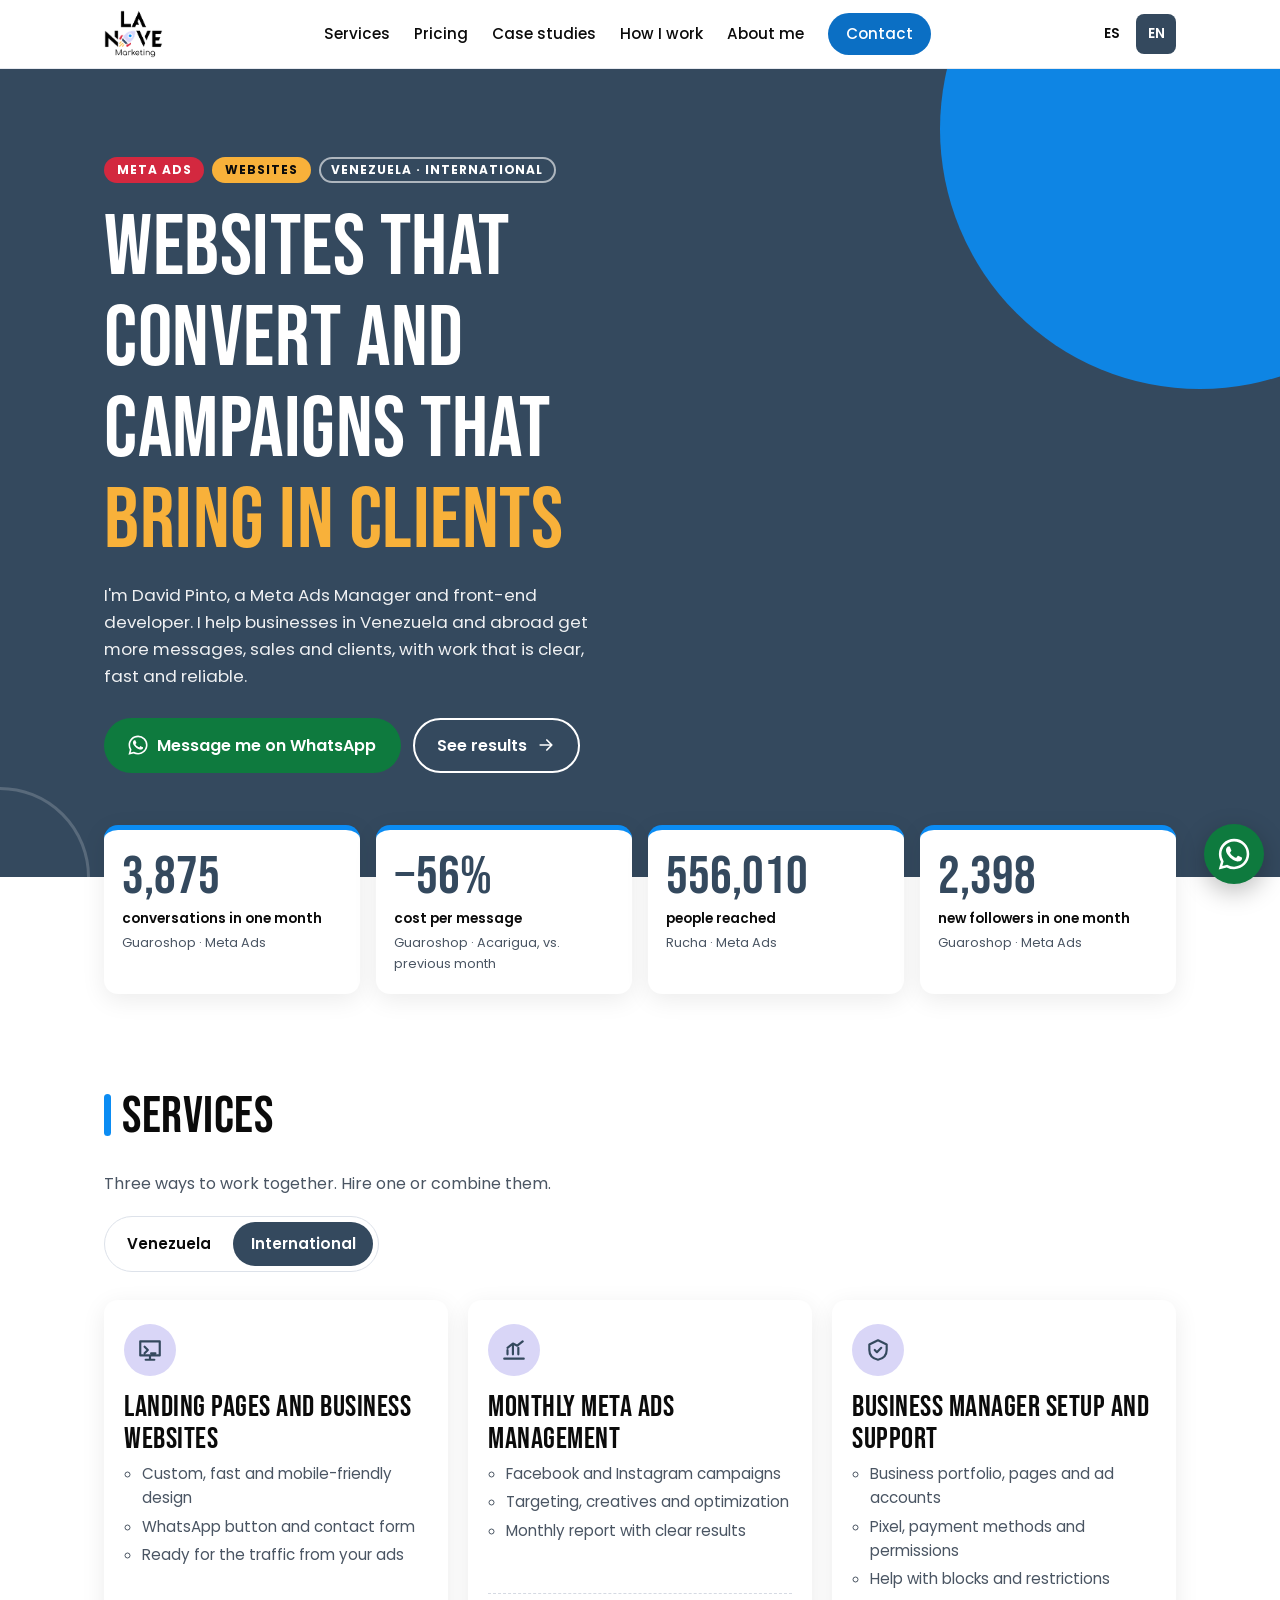
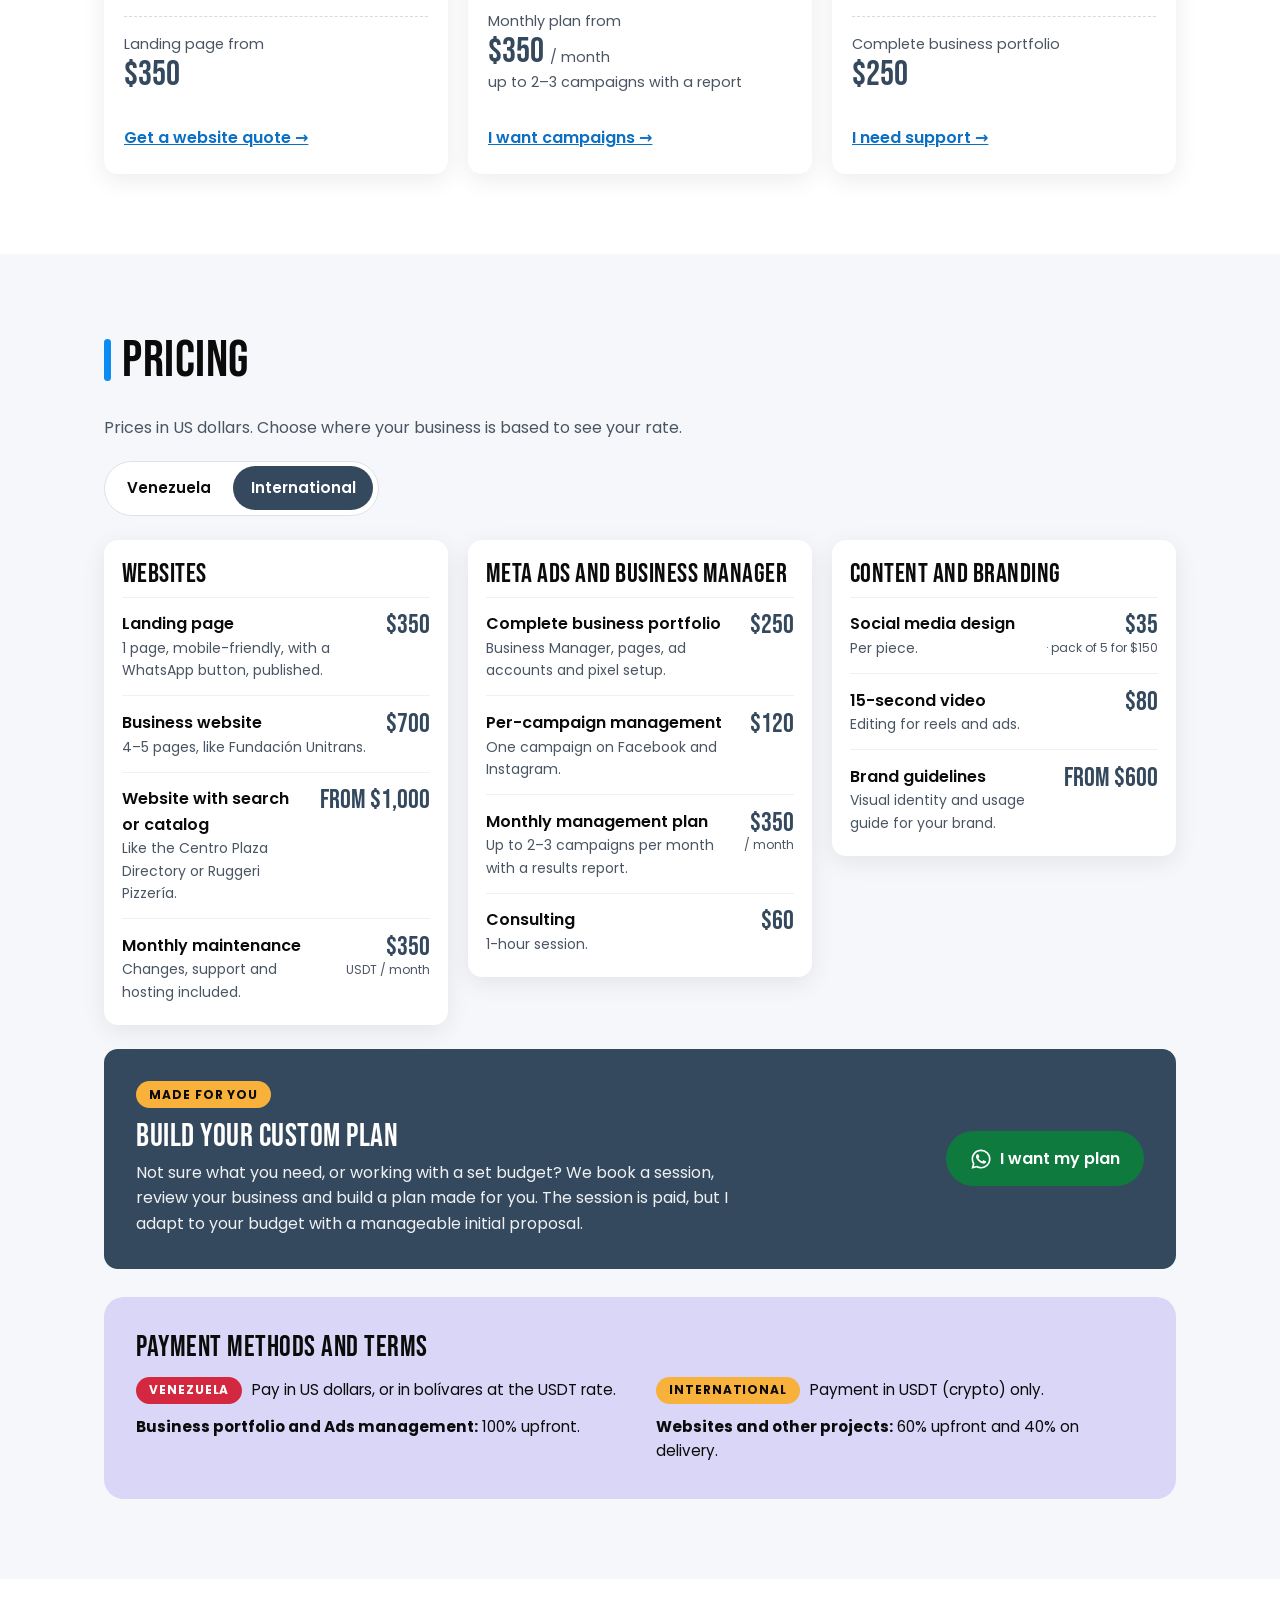
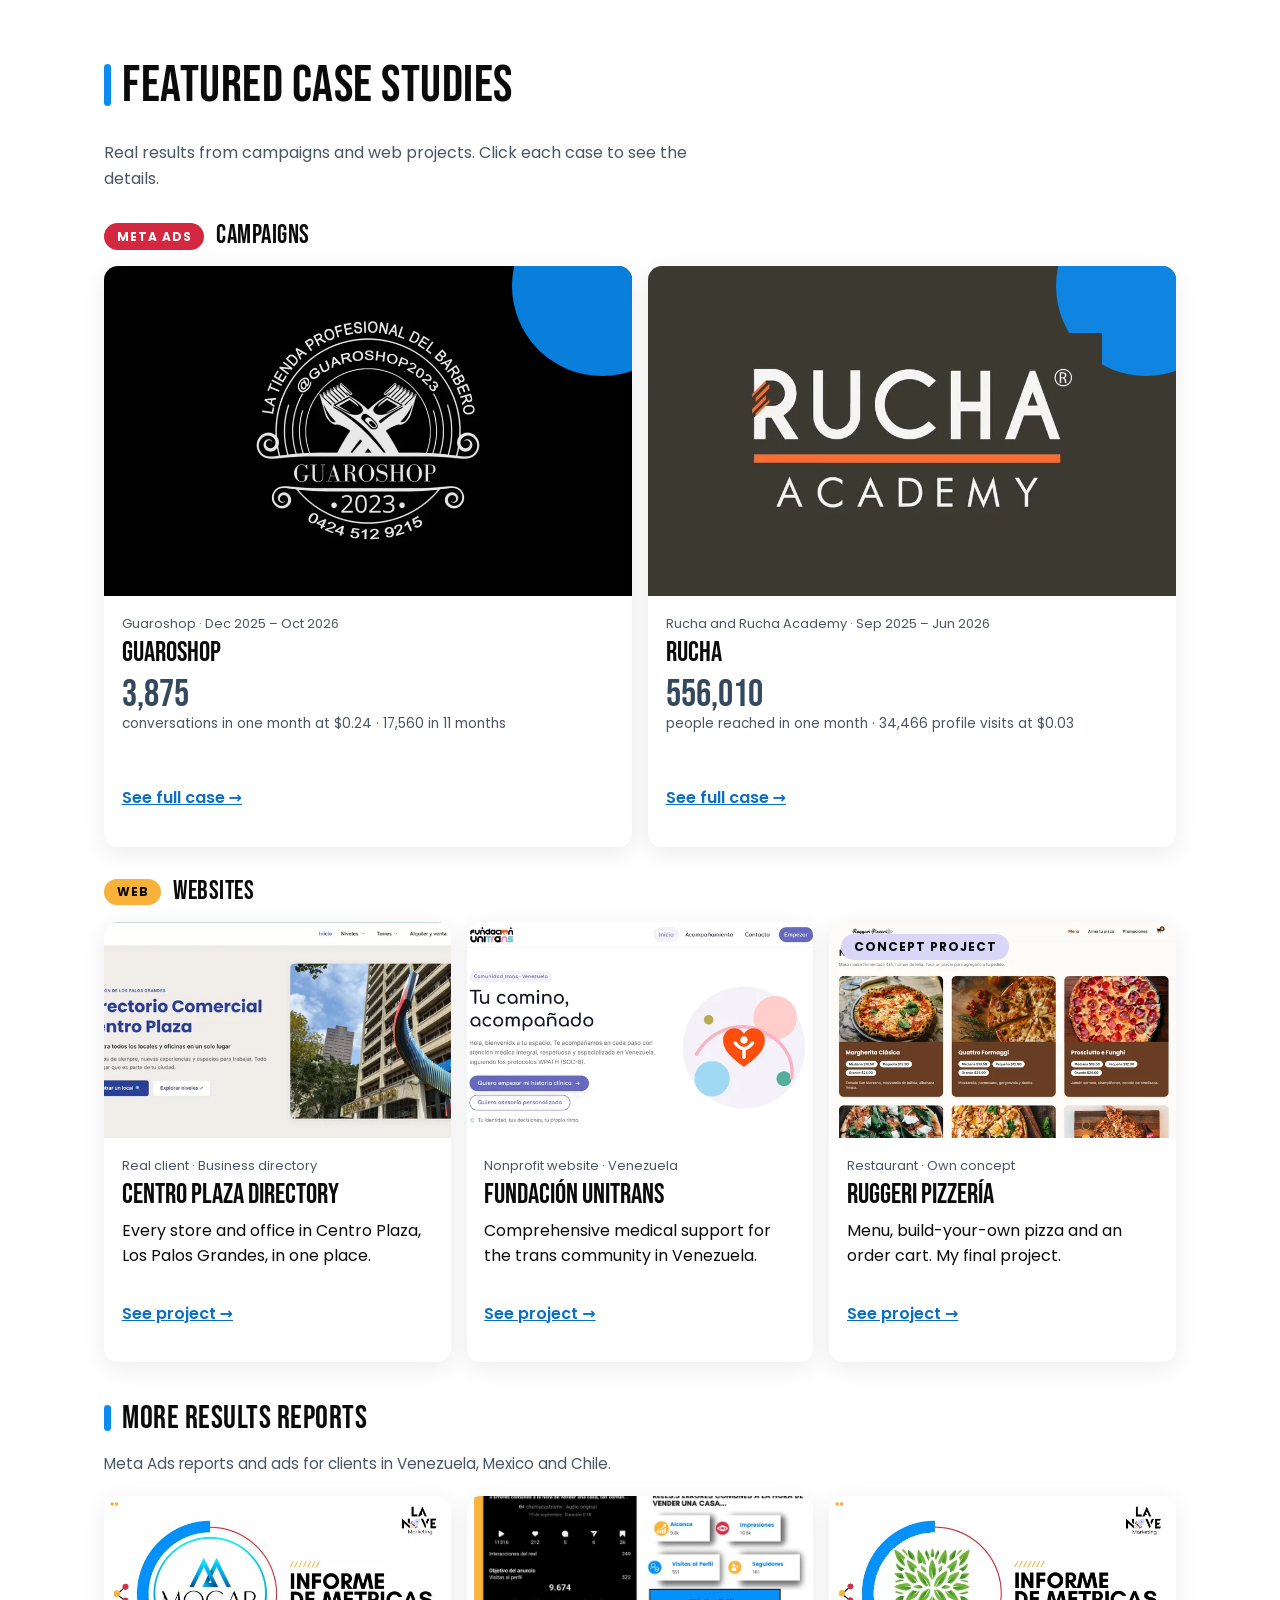
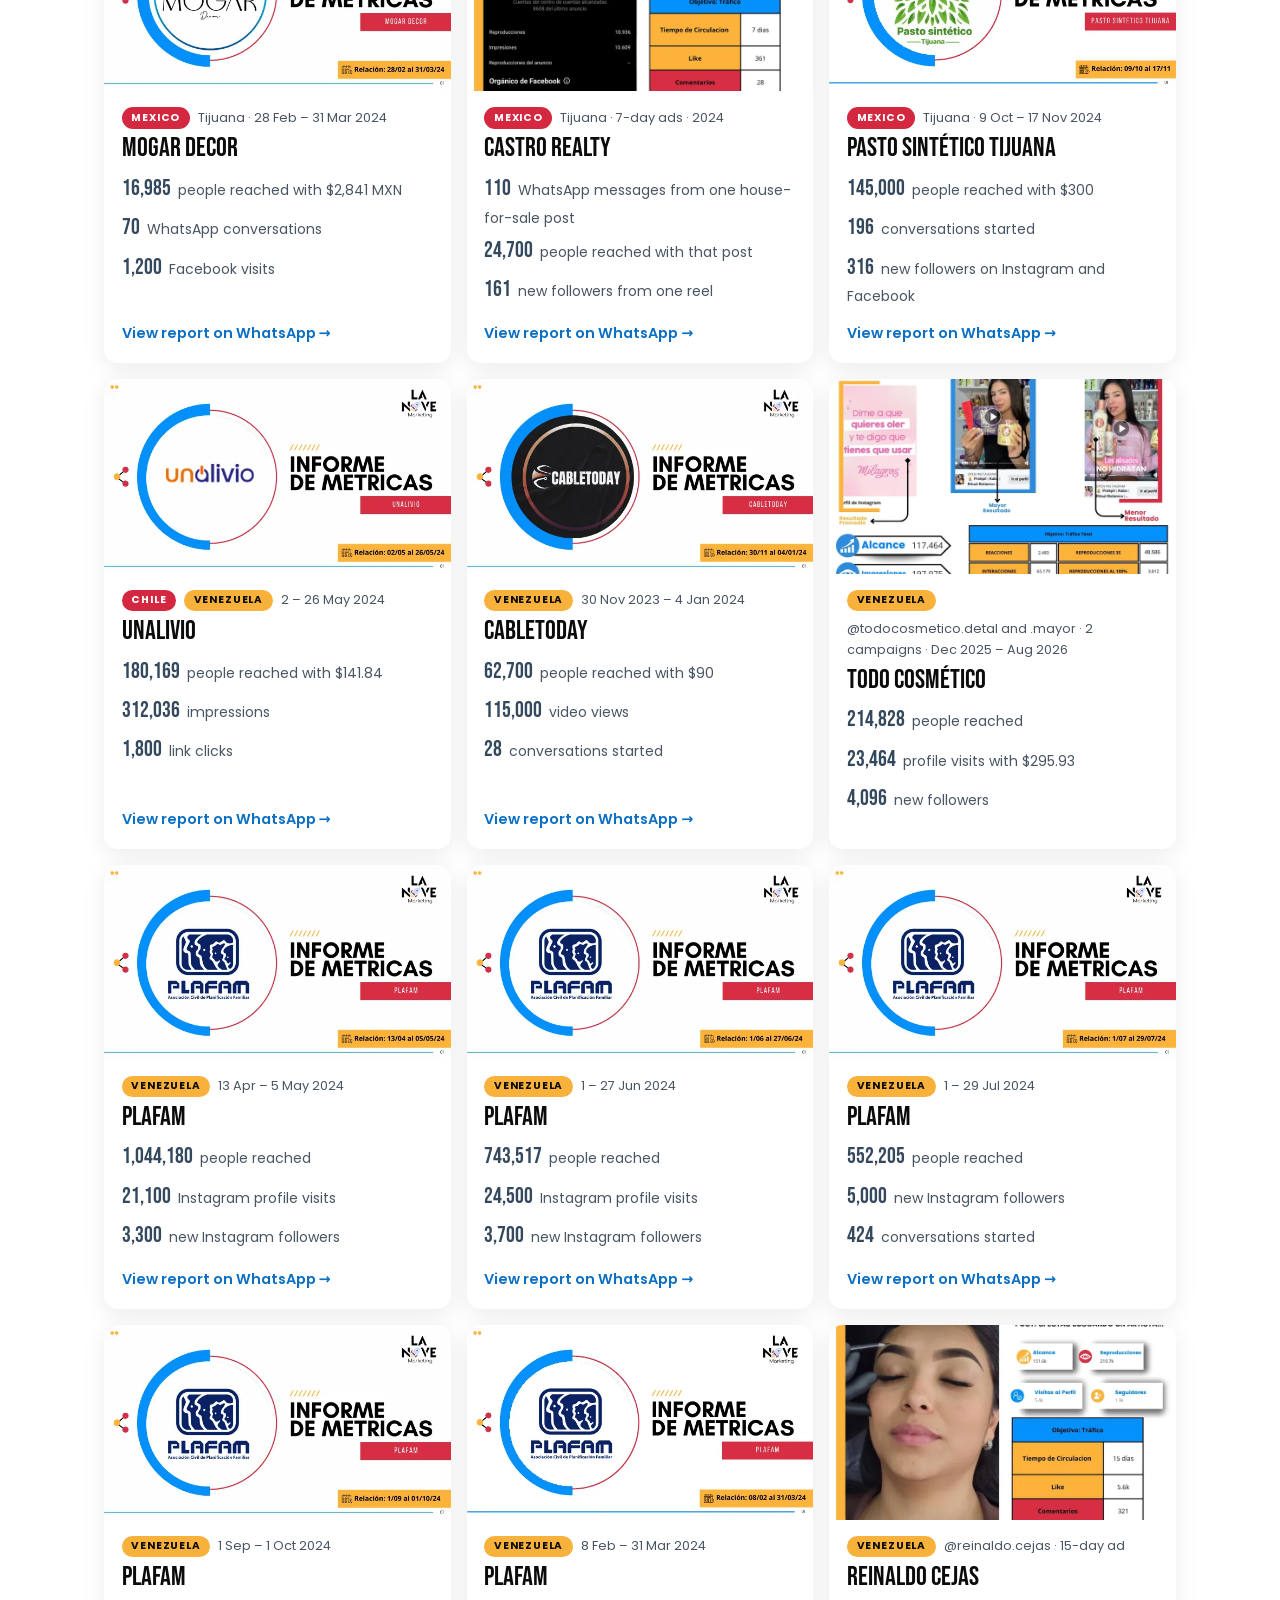
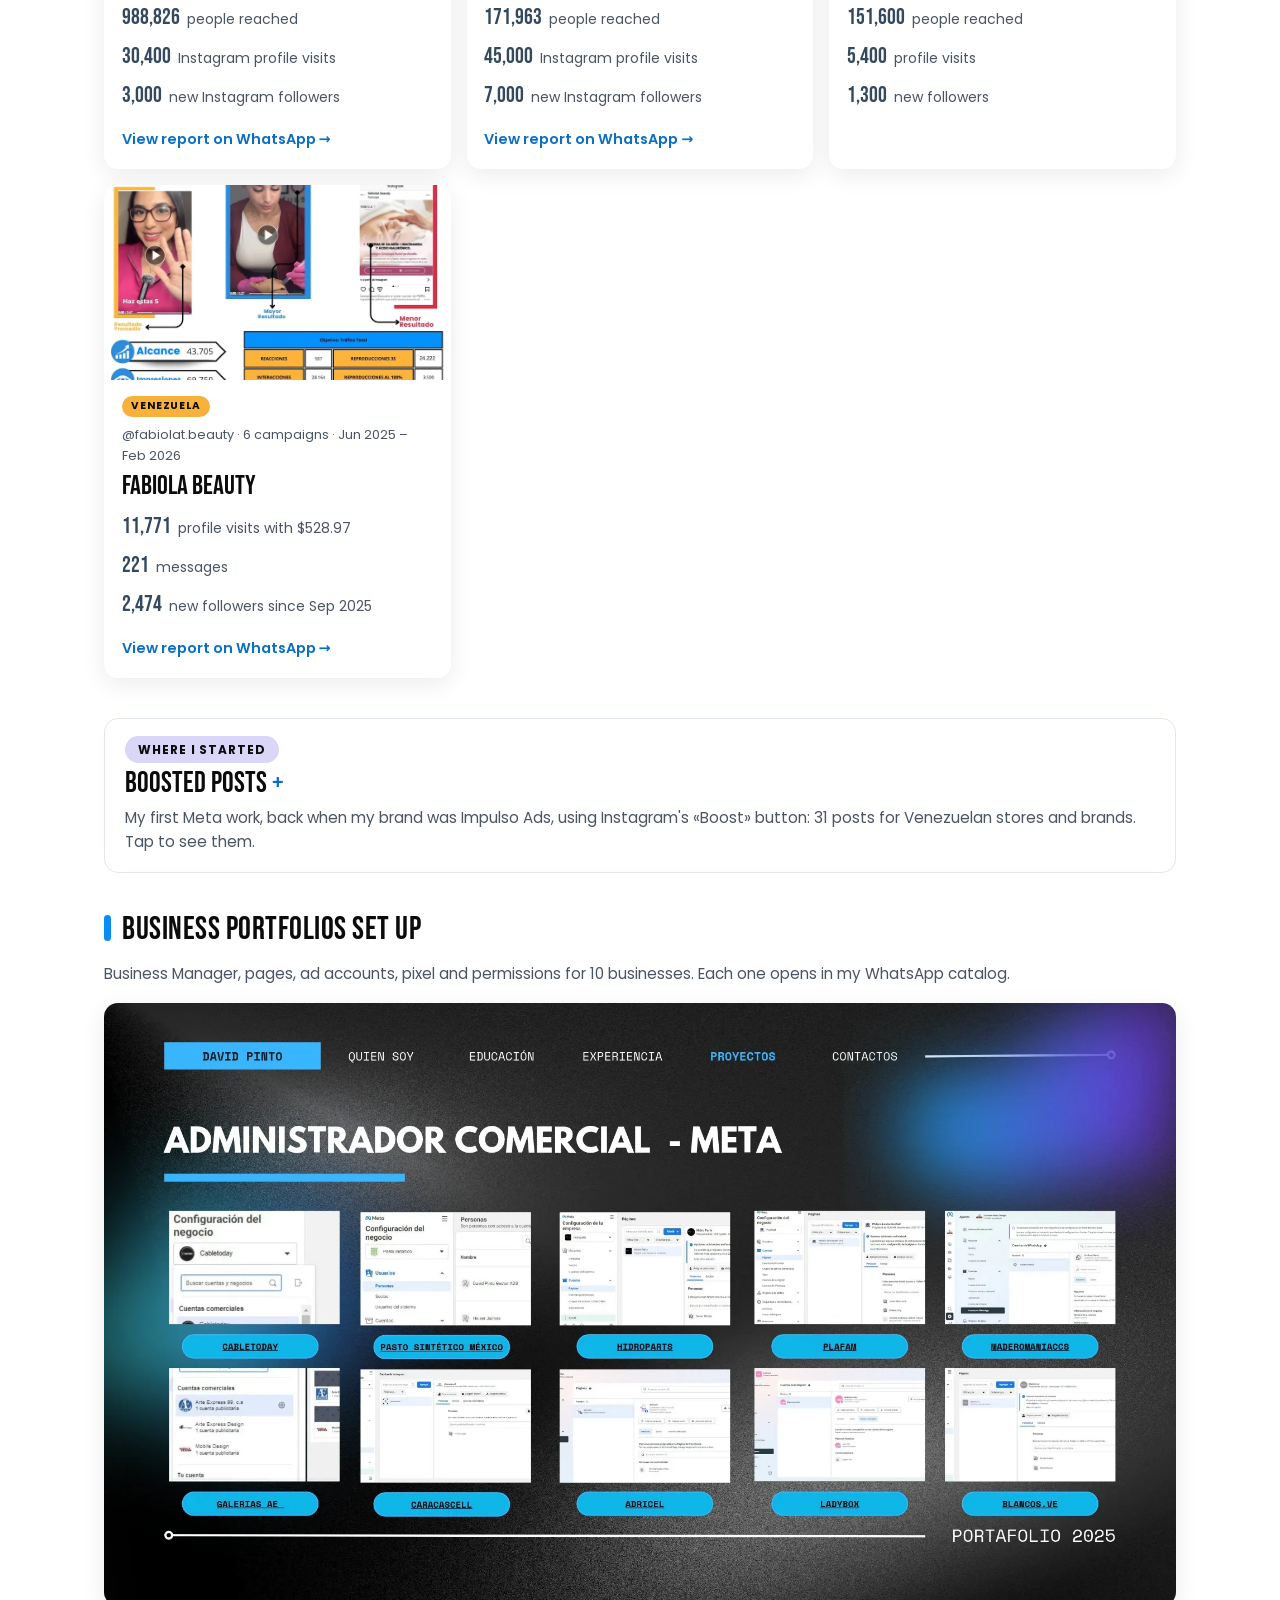
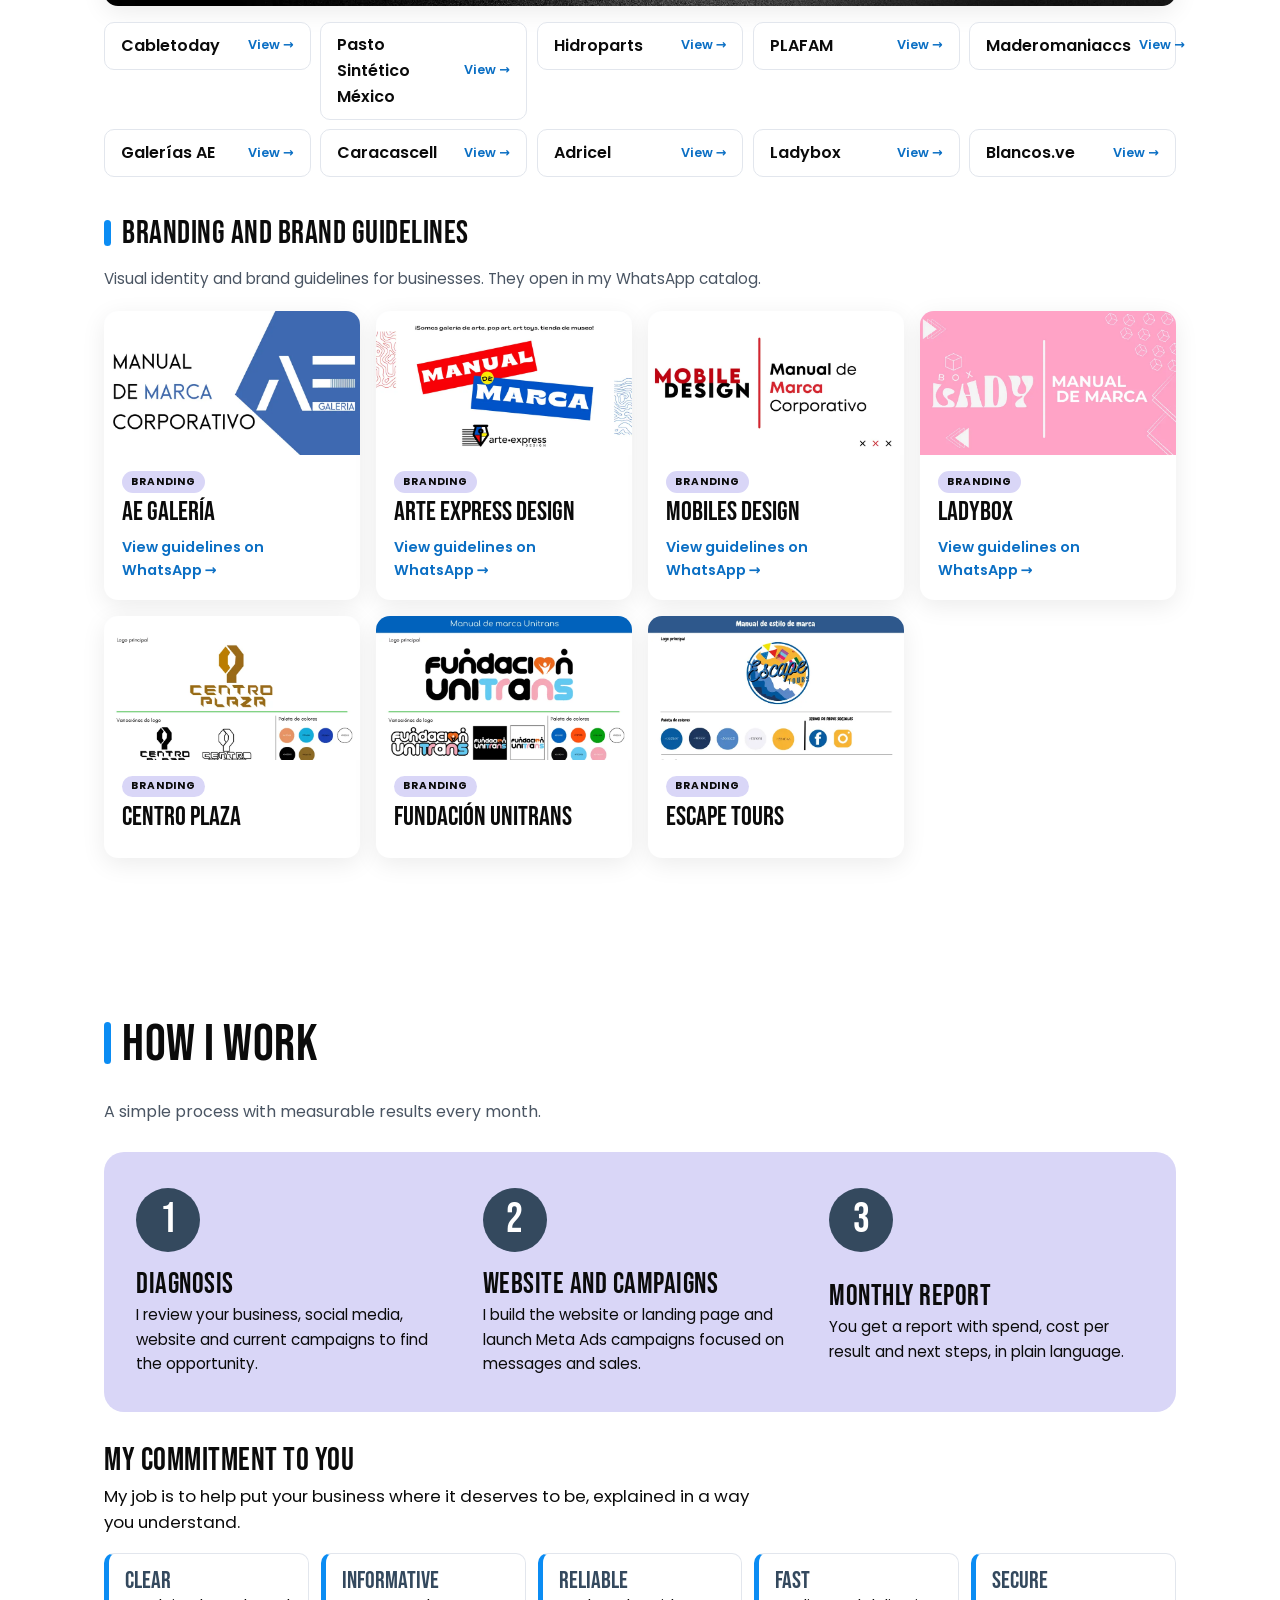
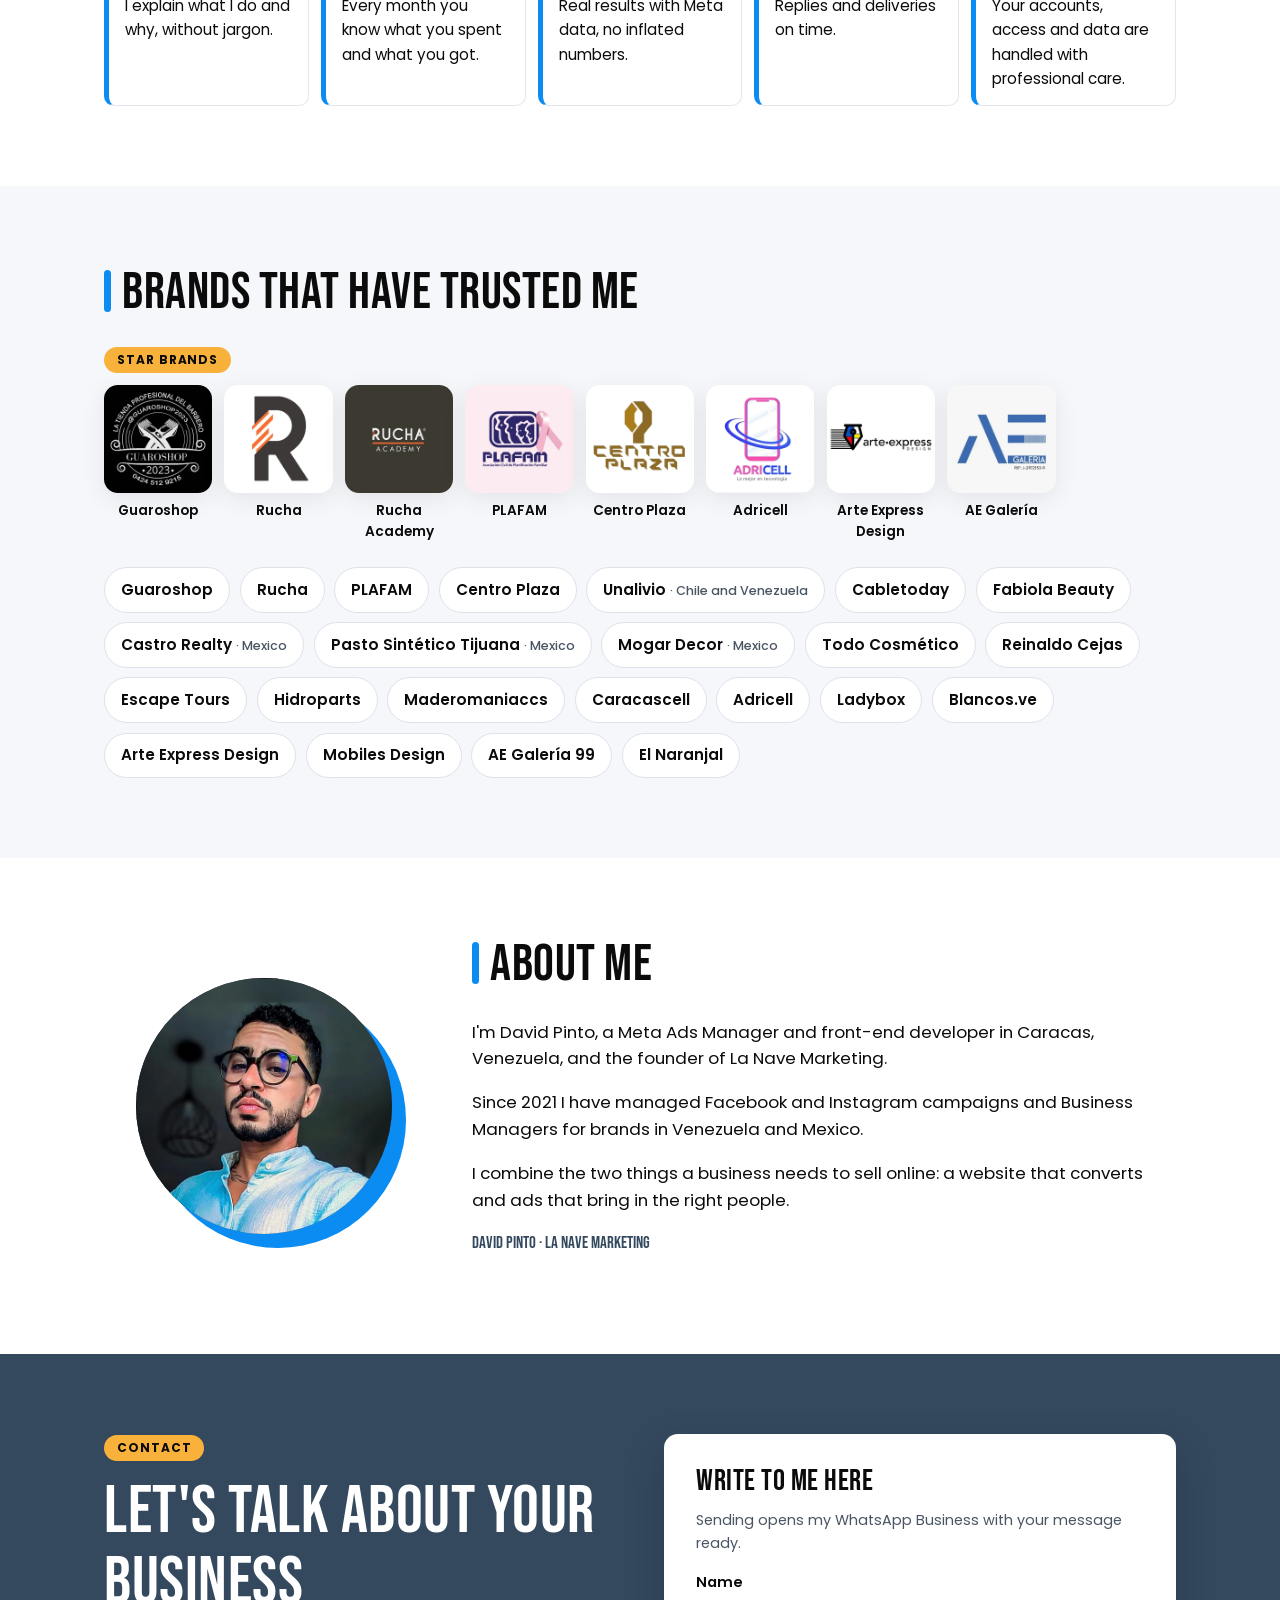
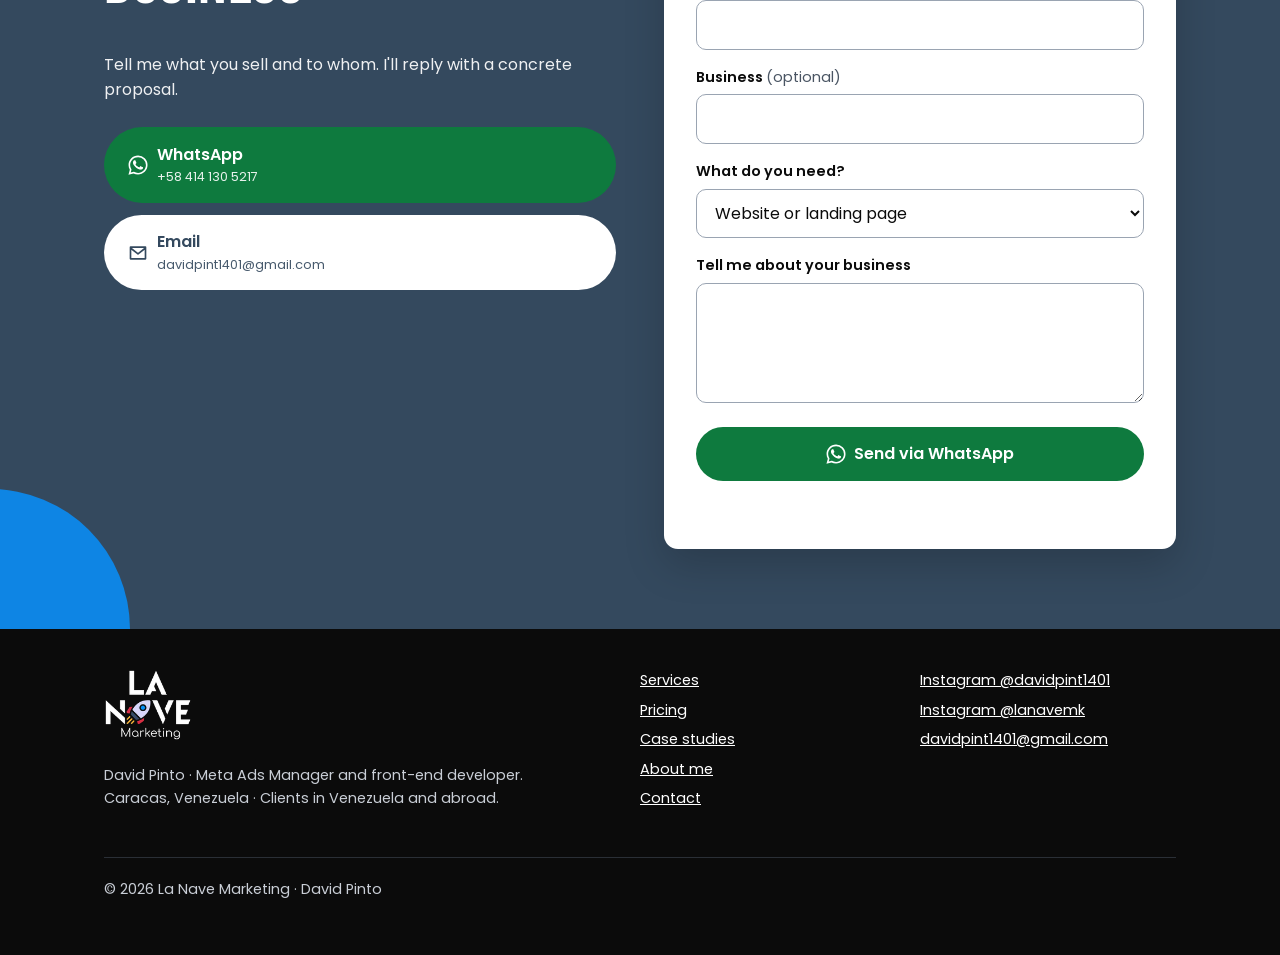
==== en/index.html @ 9ea3d48a "Mis inicios: borra el número antiguo de las imágenes y aclara que Impulso Ads fue la marca anterior " ====
<!doctype html>
<html lang="en" data-region="int">
<head>
  <meta charset="utf-8">
  <meta name="viewport" content="width=device-width, initial-scale=1">
  <title>David Pinto · Meta Ads and websites for businesses | La Nave Marketing</title>
  <meta name="description" content="Meta Ads Manager and front-end developer based in Caracas, Venezuela. I build websites that convert and Meta Ads campaigns that bring in clients, for businesses in Venezuela and abroad.">
  <meta name="theme-color" content="#34495E">

  <link rel="canonical" href="https://[DOMINIO]/en/">
  <link rel="alternate" hreflang="es" href="https://[DOMINIO]/">
  <link rel="alternate" hreflang="en" href="https://[DOMINIO]/en/">
  <link rel="alternate" hreflang="x-default" href="https://[DOMINIO]/">

  <!-- Open Graph / redes sociales -->
  <meta property="og:type" content="website">
  <meta property="og:locale" content="en_US">
  <meta property="og:locale:alternate" content="es_VE">
  <meta property="og:site_name" content="La Nave Marketing">
  <meta property="og:title" content="Websites that convert and campaigns that bring in clients">
  <meta property="og:description" content="David Pinto · Meta Ads Manager and front-end developer. 3,875 conversations in one month for Guaroshop.">
  <meta property="og:url" content="https://[DOMINIO]/en/">
  <meta property="og:image" content="https://[DOMINIO]/assets/img/og-image-en.jpg">
  <meta property="og:image:width" content="1200">
  <meta property="og:image:height" content="630">
  <meta name="twitter:card" content="summary_large_image">

  <link rel="icon" href="/assets/favicon/favicon.ico" sizes="any">
  <link rel="icon" type="image/png" sizes="32x32" href="/assets/favicon/favicon-32.png">
  <link rel="apple-touch-icon" href="/assets/favicon/apple-touch-icon.png">

  <link rel="preload" as="font" type="font/woff2" href="/assets/fonts/bebas-neue-400-latin.woff2" crossorigin>
  <link rel="preload" as="font" type="font/woff2" href="/assets/fonts/poppins-400-latin.woff2" crossorigin>
  <link rel="stylesheet" href="/assets/css/styles.css">

  <script type="application/ld+json">
  {
    "@context": "https://schema.org",
    "@type": "ProfessionalService",
    "name": "La Nave Marketing · David Pinto",
    "description": "Meta Ads management, websites and landing pages, and Business Manager setup for businesses.",
    "url": "https://[DOMINIO]/en/",
    "logo": "https://[DOMINIO]/assets/img/logos/lanave-color-240.webp",
    "image": "https://[DOMINIO]/assets/img/og-image-en.jpg",
    "telephone": "+58 414 130 5217",
    "email": "davidpint1401@gmail.com",
    "address": {
      "@type": "PostalAddress",
      "addressLocality": "Caracas",
      "addressCountry": "VE"
    },
    "areaServed": ["VE", "MX", "Worldwide"],
    "founder": { "@type": "Person", "name": "David Pinto", "jobTitle": "Meta Ads Manager and front-end developer" },
    "sameAs": ["https://www.instagram.com/davidpint1401/", "https://www.instagram.com/lanavemk/"],
    "knowsLanguage": ["es", "en"],
    "priceRange": "USD 20 – 1.000+",
    "currenciesAccepted": "USD, USDT, VES",
    "paymentAccepted": "USD, USDT, bolívares at the USDT rate"
  }
  </script>

  <!-- ============================================================
       PÍXEL DE META · desactivado. Para activarlo: quita los
       comentarios y reemplaza [PIXEL_ID] por el ID de tu píxel.
  <script>
    !function(f,b,e,v,n,t,s){if(f.fbq)return;n=f.fbq=function(){n.callMethod?
    n.callMethod.apply(n,arguments):n.queue.push(arguments)};if(!f._fbq)f._fbq=n;
    n.push=n;n.loaded=!0;n.version='2.0';n.queue=[];t=b.createElement(e);t.async=!0;
    t.src=v;s=b.getElementsByTagName(e)[0];s.parentNode.insertBefore(t,s)}(window,
    document,'script','https://connect.facebook.net/en_US/fbevents.js');
    fbq('init', '[PIXEL_ID]');
    fbq('track', 'PageView');
  </script>
       ============================================================ -->

  <!-- ============================================================
       GOOGLE ANALYTICS 4 · desactivado. Para activarlo: quita los
       comentarios y reemplaza [GA_ID] (formato G-XXXXXXX).
  <script async src="https://www.googletagmanager.com/gtag/js?id=[GA_ID]"></script>
  <script>
    window.dataLayer = window.dataLayer || [];
    function gtag(){dataLayer.push(arguments);}
    gtag('js', new Date());
    gtag('config', '[GA_ID]');
  </script>
       ============================================================ -->

  <script src="/assets/js/main.js" defer></script>
</head>
<body>
  <!-- Iconos reutilizables -->
  <svg width="0" height="0" style="position:absolute" aria-hidden="true" focusable="false">
    <symbol id="i-whatsapp" viewBox="0 0 24 24"><path fill="currentColor" d="M17.47 14.38c-.3-.15-1.76-.87-2.03-.97-.27-.1-.47-.15-.67.15-.2.3-.77.97-.94 1.17-.17.2-.35.22-.65.07-.3-.15-1.26-.46-2.4-1.48-.89-.79-1.49-1.77-1.66-2.07-.17-.3-.02-.46.13-.61.13-.13.3-.35.45-.52.15-.17.2-.3.3-.5.1-.2.05-.37-.03-.52-.07-.15-.67-1.62-.92-2.22-.24-.58-.49-.5-.67-.51h-.57c-.2 0-.52.07-.79.37-.27.3-1.04 1.02-1.04 2.48s1.07 2.88 1.21 3.08c.15.2 2.1 3.2 5.08 4.49.71.31 1.26.49 1.69.62.71.23 1.36.2 1.87.12.57-.08 1.76-.72 2.01-1.41.25-.7.25-1.29.17-1.41-.07-.13-.27-.2-.57-.35zM12.05 21.5h-.01a9.46 9.46 0 0 1-4.82-1.32l-.35-.21-3.58.94.96-3.49-.23-.36a9.43 9.43 0 0 1-1.45-5.03c0-5.22 4.25-9.47 9.48-9.47a9.4 9.4 0 0 1 6.7 2.78 9.4 9.4 0 0 1 2.77 6.7c0 5.22-4.25 9.46-9.47 9.46zm8.06-17.53A11.33 11.33 0 0 0 12.05.63C5.77.63.66 5.74.66 12.02c0 2.01.52 3.97 1.52 5.7L.56 23.63l6.04-1.58a11.36 11.36 0 0 0 5.44 1.39h.01c6.28 0 11.39-5.11 11.39-11.39 0-3.04-1.18-5.9-3.33-8.05z"/></symbol>
    <symbol id="i-mail" viewBox="0 0 24 24"><path fill="none" stroke="currentColor" stroke-width="2" stroke-linecap="round" stroke-linejoin="round" d="M3 5h18v14H3zM3 6l9 7 9-7"/></symbol>
    <symbol id="i-calendar" viewBox="0 0 24 24"><path fill="none" stroke="currentColor" stroke-width="2" stroke-linecap="round" stroke-linejoin="round" d="M4 5h16v15H4zM4 10h16M9 3v4M15 3v4"/></symbol>
    <symbol id="i-arrow" viewBox="0 0 24 24"><path fill="none" stroke="currentColor" stroke-width="2" stroke-linecap="round" stroke-linejoin="round" d="M5 12h14M13 6l6 6-6 6"/></symbol>
  </svg>

  <a class="skip-link" href="#contenido">Skip to content</a>

  <header class="site-header">
    <div class="container site-header__inner">
      <a class="brand" href="/en/" aria-label="La Nave Marketing · home">
        <img src="/assets/img/logos/lanave-color-128.webp" alt="La Nave Marketing" width="59" height="48">
      </a>

      <nav class="lang-switch" aria-label="Language">
        <a href="/" hreflang="es" lang="es" aria-label="ES · Versión en español">ES</a>
        <span aria-current="true" lang="en">EN</span>
      </nav>

      <button class="nav-toggle" type="button" aria-expanded="false" aria-controls="menu" aria-label="Open menu">
        <svg viewBox="0 0 24 24" aria-hidden="true"><path fill="none" stroke="currentColor" stroke-width="2" stroke-linecap="round" d="M4 7h16M4 12h16M4 17h16"/></svg>
      </button>

      <nav class="site-nav" id="menu" aria-label="Main">
        <ul>
          <li><a href="#servicios">Services</a></li>
          <li><a href="#precios">Pricing</a></li>
          <li><a href="#casos">Case studies</a></li>
          <li><a href="#como-trabajo">How I work</a></li>
          <li><a href="#sobre-mi">About me</a></li>
          <li><a class="btn btn--primary nav-cta" href="#contacto">Contact</a></li>
        </ul>
      </nav>
    </div>
  </header>

  <main id="contenido" tabindex="-1">

    <!-- 1. HERO -->
    <section class="band hero" aria-labelledby="hero-title">
      <div class="container">
        <div class="hero__pills">
          <span class="pill">Meta Ads</span>
          <span class="pill pill--orange">Websites</span>
          <span class="pill pill--outline">Venezuela · International</span>
        </div>
        <h1 id="hero-title">Websites that convert and campaigns that <span class="accent">bring in clients</span></h1>
        <p class="hero__lead">I'm David Pinto, a Meta Ads Manager and front-end developer. I help businesses in Venezuela and abroad get more messages, sales and clients, with work that is clear, fast and reliable.</p>
        <div class="hero__actions">
          <a class="btn btn--whatsapp" href="https://wa.me/584141305217?text=Hi%20David%2C%20I%20saw%20your%20website%20and%20I%20want%20more%20clients%20for%20my%20business." target="_blank" rel="noopener">
            <svg aria-hidden="true"><use href="#i-whatsapp"/></svg>
            Message me on WhatsApp
          </a>
          <a class="btn btn--ghost" href="#casos">
            See results
            <svg aria-hidden="true"><use href="#i-arrow"/></svg>
          </a>
        </div>
      </div>
    </section>

    <!-- 2. FRANJA DE CIFRAS -->
    <section class="stats" aria-label="Results in numbers">
      <div class="container">
        <ul class="stats__grid">
          <li class="kpi">
            <span class="kpi__value">3,875</span>
            <span class="kpi__label">conversations in one month</span>
            <span class="kpi__source">Guaroshop · Meta Ads</span>
          </li>
          <li class="kpi">
            <span class="kpi__value">−56%</span>
            <span class="kpi__label">cost per message</span>
            <span class="kpi__source">Guaroshop · Acarigua, vs. previous month</span>
          </li>
          <li class="kpi">
            <span class="kpi__value">556,010</span>
            <span class="kpi__label">people reached</span>
            <span class="kpi__source">Rucha · Meta Ads</span>
          </li>
          <li class="kpi">
            <span class="kpi__value">2,398</span>
            <span class="kpi__label">new followers in one month</span>
            <span class="kpi__source">Guaroshop · Meta Ads</span>
          </li>
        </ul>
      </div>
    </section>

    <!-- 3. SERVICIOS -->
    <section class="section" id="servicios" aria-labelledby="servicios-title">
      <div class="container">
        <h2 class="section-title" id="servicios-title">Services</h2>
        <p class="section-lead">Three ways to work together. Hire one or combine them.</p>
        <div class="region-switch" role="group" aria-label="Show prices for">
          <button type="button" data-set-region="ve" aria-pressed="false">Venezuela</button>
          <button type="button" data-set-region="int" aria-pressed="true">International</button>
        </div>

        <ul class="cards">
          <li class="card">
            <span class="card__icon" aria-hidden="true">
              <svg viewBox="0 0 24 24"><path fill="none" stroke="currentColor" stroke-width="2" stroke-linecap="round" stroke-linejoin="round" d="M3 4h18v13H3zM8 21h8M12 17v4M7 9l3 3-3 3M13 15h4"/></svg>
            </span>
            <h3>Landing pages and business websites</h3>
            <ul>
              <li>Custom, fast and mobile-friendly design</li>
              <li>WhatsApp button and contact form</li>
              <li>Ready for the traffic from your ads</li>
            </ul>
            <p class="card__price">Landing page from <strong><span data-show="ve">$150</span><span data-show="int">$350</span></strong></p>
            <a class="card__cta" href="https://wa.me/584141305217?text=Hi%20David%2C%20I%27d%20like%20a%20quote%20for%20a%20website%20for%20my%20business." target="_blank" rel="noopener">Get a website quote →</a>
          </li>
          <li class="card">
            <span class="card__icon" aria-hidden="true">
              <svg viewBox="0 0 24 24"><path fill="none" stroke="currentColor" stroke-width="2" stroke-linecap="round" stroke-linejoin="round" d="M3 20h18M6 16v-4M11 16V8M16 16v-6M20 4l-5 4-4-2-5 4"/></svg>
            </span>
            <h3>Monthly Meta Ads management</h3>
            <ul>
              <li>Facebook and Instagram campaigns</li>
              <li>Targeting, creatives and optimization</li>
              <li>Monthly report with clear results</li>
            </ul>
            <p class="card__price">Monthly plan from <strong><span data-show="ve">$200</span><span data-show="int">$350</span> <small>/ month</small></strong> up to 2–3 campaigns with a report</p>
            <a class="card__cta" href="https://wa.me/584141305217?text=Hi%20David%2C%20I%27d%20like%20information%20about%20monthly%20Meta%20Ads%20management." target="_blank" rel="noopener">I want campaigns →</a>
          </li>
          <li class="card">
            <span class="card__icon" aria-hidden="true">
              <svg viewBox="0 0 24 24"><path fill="none" stroke="currentColor" stroke-width="2" stroke-linecap="round" stroke-linejoin="round" d="M12 3l8 4v5c0 5-3.5 8-8 9-4.5-1-8-4-8-9V7zM9 12l2 2 4-4"/></svg>
            </span>
            <h3>Business Manager setup and support</h3>
            <ul>
              <li>Business portfolio, pages and ad accounts</li>
              <li>Pixel, payment methods and permissions</li>
              <li>Help with blocks and restrictions</li>
            </ul>
            <p class="card__price">Complete business portfolio <strong><span data-show="ve">$180</span><span data-show="int">$250</span></strong></p>
            <a class="card__cta" href="https://wa.me/584141305217?text=Hi%20David%2C%20I%20need%20help%20with%20my%20Business%20Manager." target="_blank" rel="noopener">I need support →</a>
          </li>
        </ul>
      </div>
    </section>

    <!-- 3b. PRECIOS -->
    <section class="section section--tint" id="precios" aria-labelledby="precios-title">
      <div class="container">
        <h2 class="section-title" id="precios-title">Pricing</h2>
        <p class="section-lead">Prices in US dollars. Choose where your business is based to see your rate.</p>
        <div class="region-switch" role="group" aria-label="Show prices for">
          <button type="button" data-set-region="ve" aria-pressed="false">Venezuela</button>
          <button type="button" data-set-region="int" aria-pressed="true">International</button>
        </div>
        <div class="price-groups">
          <div class="price-group">
            <h3>Websites</h3>
            <ul class="price-list">
              <li>
                <div><h4>Landing page</h4><p>1 page, mobile-friendly, with a WhatsApp button, published.</p></div>
                <p class="price-list__price"><span data-show="ve">$150–200</span><span data-show="int">$350</span></p>
              </li>
              <li>
                <div><h4>Business website</h4><p>4–5 pages, like Fundación Unitrans.</p></div>
                <p class="price-list__price"><span data-show="ve">$300–400</span><span data-show="int">$700</span></p>
              </li>
              <li>
                <div><h4>Website with search or catalog</h4><p>Like the Centro Plaza Directory or Ruggeri Pizzería.</p></div>
                <p class="price-list__price"><span data-show="ve">from $500</span><span data-show="int">from $1,000</span></p>
              </li>
              <li>
                <div><h4>Monthly maintenance</h4><p>Changes, support and hosting included.</p></div>
                <p class="price-list__price">$350 <small>USDT / month</small></p>
              </li>
            </ul>
          </div>
          <div class="price-group">
            <h3>Meta Ads and Business Manager</h3>
            <ul class="price-list">
              <li>
                <div><h4>Complete business portfolio</h4><p>Business Manager, pages, ad accounts and pixel setup.</p></div>
                <p class="price-list__price"><span data-show="ve">$180</span><span data-show="int">$250</span></p>
              </li>
              <li>
                <div><h4>Per-campaign management</h4><p>One campaign on Facebook and Instagram.</p></div>
                <p class="price-list__price"><span data-show="ve">$60</span><span data-show="int">$120</span></p>
              </li>
              <li>
                <div><h4>Monthly management plan</h4><p>Up to 2–3 campaigns per month with a results report.</p></div>
                <p class="price-list__price"><span data-show="ve">$200</span><span data-show="int">$350</span> <small>/ month</small></p>
              </li>
              <li>
                <div><h4>Consulting</h4><p>1-hour session.</p></div>
                <p class="price-list__price"><span data-show="ve">$40</span><span data-show="int">$60</span></p>
              </li>
            </ul>
          </div>
          <div class="price-group">
            <h3>Content and branding</h3>
            <ul class="price-list">
              <li>
                <div><h4>Social media design</h4><p>Per piece.</p></div>
                <p class="price-list__price"><span data-show="ve">$20</span><span data-show="int">$35 <small>· pack of 5 for $150</small></span></p>
              </li>
              <li>
                <div><h4>15-second video</h4><p>Editing for reels and ads.</p></div>
                <p class="price-list__price"><span data-show="ve">$40</span><span data-show="int">$80</span></p>
              </li>
              <li>
                <div><h4>Brand guidelines</h4><p>Visual identity and usage guide for your brand.</p></div>
                <p class="price-list__price"><span data-show="ve">from $400</span><span data-show="int">from $600</span></p>
              </li>
            </ul>
          </div>
        </div>

        <div class="custom-plan" aria-labelledby="plan-title">
          <div>
            <span class="pill pill--orange">Made for you</span>
            <h3 id="plan-title">Build your custom plan</h3>
            <p>Not sure what you need, or working with a set budget? We book a session, review your business and build a plan made for you. The session is paid, but I adapt to your budget with a manageable initial proposal.</p>
          </div>
          <a class="btn btn--whatsapp" href="https://wa.me/584141305217?text=Hi%20David%2C%20I%20want%20to%20build%20a%20custom%20plan%20for%20my%20business." target="_blank" rel="noopener">
            <svg aria-hidden="true"><use href="#i-whatsapp"/></svg>
            I want my plan
          </a>
        </div>

        <div class="steps payment" aria-labelledby="pagos-title">
          <h3 id="pagos-title">Payment methods and terms</h3>
          <ul>
            <li><span class="pill">Venezuela</span> Pay in US dollars, or in bolívares at the USDT rate.</li>
            <li><span class="pill pill--orange">International</span> Payment in USDT (crypto) only.</li>
            <li><strong>Business portfolio and Ads management:</strong> 100% upfront.</li>
            <li><strong>Websites and other projects:</strong> 60% upfront and 40% on delivery.</li>
          </ul>
        </div>
      </div>
    </section>

    <!-- 4. CASOS DESTACADOS -->
    <section class="section" id="casos" aria-labelledby="casos-title">
      <div class="container">
        <h2 class="section-title" id="casos-title">Featured case studies</h2>
        <p class="section-lead">Real results from campaigns and web projects. Click each case to see the details.</p>

        <div class="cases__group">
          <div class="cases__group-head">
            <span class="pill">Meta Ads</span>
            <h3>Campaigns</h3>
          </div>
          <ul class="grid-2">
            <li class="case-card">
              <div class="case-card__media cover cover--guaroshop"><img src="/assets/img/clientes/guaroshop.webp" alt="Guaroshop logo" width="480" height="480" loading="lazy"></div>
              <div class="case-card__body">
                <p class="case-card__meta">Guaroshop · Dec 2025 – Oct 2026</p>
                <h4>Guaroshop</h4>
                <p class="case-card__kpi">3,875 <small>conversations in one month at $0.24 · 17,560 in 11 months</small></p>
                <p class="case-card__link"><a href="/en/cases/guaroshop/">See full case →</a></p>
              </div>
            </li>
            <li class="case-card">
              <div class="case-card__media cover cover--rucha"><img class="cover__wide" src="/assets/img/clientes/rucha-academy-wide.webp" alt="Rucha Academy logo" width="640" height="330" loading="lazy"></div>
              <div class="case-card__body">
                <p class="case-card__meta">Rucha and Rucha Academy · Sep 2025 – Jun 2026</p>
                <h4>Rucha</h4>
                <p class="case-card__kpi">556,010 <small>people reached in one month · 34,466 profile visits at $0.03</small></p>
                <p class="case-card__link"><a href="/en/cases/rucha/">See full case →</a></p>
              </div>
            </li>
          </ul>
        </div>

        <div class="cases__group">
          <div class="cases__group-head">
            <span class="pill pill--orange">Web</span>
            <h3>Websites</h3>
          </div>
          <ul class="grid-3">
            <li class="case-card">
              <div class="case-card__media case-card__media--shot"><img src="/assets/img/casos/centro-plaza-640.webp" alt="Home page of the Centro Plaza Business Directory" width="640" height="341" loading="lazy"></div>
              <div class="case-card__body">
                <p class="case-card__meta">Real client · Business directory</p>
                <h4>Centro Plaza Directory</h4>
                <p>Every store and office in Centro Plaza, Los Palos Grandes, in one place.</p>
                <p class="case-card__link"><a href="/en/cases/centro-plaza/">See project →</a></p>
              </div>
            </li>
            <li class="case-card">
              <div class="case-card__media case-card__media--shot"><img src="/assets/img/casos/fundacion-unitrans-640.webp" alt="Home page of Fundación Unitrans" width="640" height="389" loading="lazy"></div>
              <div class="case-card__body">
                <p class="case-card__meta">Nonprofit website · Venezuela</p>
                <h4>Fundación Unitrans</h4>
                <p>Comprehensive medical support for the trans community in Venezuela.</p>
                <p class="case-card__link"><a href="/en/cases/fundacion-unitrans/">See project →</a></p>
              </div>
            </li>
            <li class="case-card">
              <span class="pill pill--lavender">Concept project</span>
              <div class="case-card__media case-card__media--shot"><img src="/assets/img/casos/ruggeri-pizzeria-640.webp" alt="Ruggeri Pizzería menu" width="640" height="414" loading="lazy"></div>
              <div class="case-card__body">
                <p class="case-card__meta">Restaurant · Own concept</p>
                <h4>Ruggeri Pizzería</h4>
                <p>Menu, build-your-own pizza and an order cart. My final project.</p>
                <p class="case-card__link"><a href="/en/cases/ruggeri-pizzeria/">See project →</a></p>
              </div>
            </li>
          </ul>
        </div>

        <!-- Informes anteriores: cada tarjeta enlaza al informe en el catálogo de WhatsApp Business.
             Carátula: assets/img/informes/<cliente-año-mes>.webp (portada del PDF, 640×360). -->
        <div class="reports" aria-labelledby="informes-title">
          <h3 class="section-title" id="informes-title" style="font-size:2rem">More results reports</h3>
          <p class="reports__intro">Meta Ads reports and ads for clients in Venezuela, Mexico and Chile.</p>
          <ul class="reports__grid">
            <li class="report">
              <a href="https://wa.me/p/27905666005746012/584141305217" target="_blank" rel="noopener">
                <div class="report__cover"><img src="/assets/img/informes/mogar-decor-2024-03.webp" alt="Cover of the Mogar Decor metrics report" width="640" height="360" loading="lazy"></div>
                <div class="report__body">
                  <p class="report__meta"><span class="pill">Mexico</span> Tijuana · 28 Feb – 31 Mar 2024</p>
                  <h4>Mogar Decor</h4>
                  <ul class="report__kpis"><li><strong>16,985</strong> people reached with $2,841 MXN</li><li><strong>70</strong> WhatsApp conversations</li><li><strong>1,200</strong> Facebook visits</li></ul>
                  <span class="report__link">View report on WhatsApp →</span>
                </div>
              </a>
            </li>
            <li class="report">
              <a href="https://wa.me/p/6757289584387143/584141305217" target="_blank" rel="noopener">
                <div class="report__cover report__cover--square"><img src="/assets/img/informes/castro-realty-reel.webp" alt="Castro Realty ad results" width="800" height="800" loading="lazy"></div>
                <div class="report__body">
                  <p class="report__meta"><span class="pill">Mexico</span> Tijuana · 7-day ads · 2024</p>
                  <h4>Castro Realty</h4>
                  <ul class="report__kpis"><li><strong>110</strong> WhatsApp messages from one house-for-sale post</li><li><strong>24,700</strong> people reached with that post</li><li><strong>161</strong> new followers from one reel</li></ul>
                  <span class="report__link">View report on WhatsApp →</span>
                </div>
              </a>
            </li>
            <li class="report">
              <a href="https://wa.me/p/6743732579055610/584141305217" target="_blank" rel="noopener">
                <div class="report__cover"><img src="/assets/img/informes/pasto-sintetico.webp" alt="Cover of the Pasto Sintético Tijuana metrics report" width="640" height="360" loading="lazy"></div>
                <div class="report__body">
                  <p class="report__meta"><span class="pill">Mexico</span> Tijuana · 9 Oct – 17 Nov 2024</p>
                  <h4>Pasto Sintético Tijuana</h4>
                  <ul class="report__kpis"><li><strong>145,000</strong> people reached with $300</li><li><strong>196</strong> conversations started</li><li><strong>316</strong> new followers on Instagram and Facebook</li></ul>
                  <span class="report__link">View report on WhatsApp →</span>
                </div>
              </a>
            </li>
            <li class="report">
              <a href="https://wa.me/p/6529300477169522/584141305217" target="_blank" rel="noopener">
                <div class="report__cover"><img src="/assets/img/informes/unalivio-2024-05.webp" alt="Cover of the Unalivio metrics report" width="640" height="360" loading="lazy"></div>
                <div class="report__body">
                  <p class="report__meta"><span class="pill">Chile</span> <span class="pill pill--orange">Venezuela</span> 2 – 26 May 2024</p>
                  <h4>Unalivio</h4>
                  <ul class="report__kpis"><li><strong>180,169</strong> people reached with $141.84</li><li><strong>312,036</strong> impressions</li><li><strong>1,800</strong> link clicks</li></ul>
                  <span class="report__link">View report on WhatsApp →</span>
                </div>
              </a>
            </li>
            <li class="report">
              <a href="https://wa.me/p/7066449060136767/584141305217" target="_blank" rel="noopener">
                <div class="report__cover"><img src="/assets/img/informes/cabletoday-2023-12.webp" alt="Cover of the Cabletoday metrics report" width="640" height="360" loading="lazy"></div>
                <div class="report__body">
                  <p class="report__meta"><span class="pill pill--orange">Venezuela</span> 30 Nov 2023 – 4 Jan 2024</p>
                  <h4>Cabletoday</h4>
                  <ul class="report__kpis"><li><strong>62,700</strong> people reached with $90</li><li><strong>115,000</strong> video views</li><li><strong>28</strong> conversations started</li></ul>
                  <span class="report__link">View report on WhatsApp →</span>
                </div>
              </a>
            </li>
            <li class="report">
              <div class="report__inner">
                <div class="report__cover report__cover--square"><img src="/assets/img/informes/todocosmetico-dic.webp" alt="Todo Cosmético ad results" width="800" height="800" loading="lazy"></div>
                <div class="report__body">
                  <p class="report__meta"><span class="pill pill--orange">Venezuela</span> @todocosmetico.detal and .mayor · 2 campaigns · Dec 2025 – Aug 2026</p>
                  <h4>Todo Cosmético</h4>
                  <ul class="report__kpis"><li><strong>214,828</strong> people reached</li><li><strong>23,464</strong> profile visits with $295.93</li><li><strong>4,096</strong> new followers</li></ul>
                  
                </div>
              </div>
            </li>
            <li class="report">
              <a href="https://wa.me/p/7808746129171384/584141305217" target="_blank" rel="noopener">
                <div class="report__cover"><img src="/assets/img/informes/plafam-2024-04.webp" alt="Cover of the PLAFAM metrics report" width="640" height="360" loading="lazy"></div>
                <div class="report__body">
                  <p class="report__meta"><span class="pill pill--orange">Venezuela</span> 13 Apr – 5 May 2024</p>
                  <h4>PLAFAM</h4>
                  <ul class="report__kpis"><li><strong>1,044,180</strong> people reached</li><li><strong>21,100</strong> Instagram profile visits</li><li><strong>3,300</strong> new Instagram followers</li></ul>
                  <span class="report__link">View report on WhatsApp →</span>
                </div>
              </a>
            </li>
            <li class="report">
              <a href="https://wa.me/p/9171364322890497/584141305217" target="_blank" rel="noopener">
                <div class="report__cover"><img src="/assets/img/informes/plafam-2024-06.webp" alt="Cover of the PLAFAM metrics report" width="640" height="360" loading="lazy"></div>
                <div class="report__body">
                  <p class="report__meta"><span class="pill pill--orange">Venezuela</span> 1 – 27 Jun 2024</p>
                  <h4>PLAFAM</h4>
                  <ul class="report__kpis"><li><strong>743,517</strong> people reached</li><li><strong>24,500</strong> Instagram profile visits</li><li><strong>3,700</strong> new Instagram followers</li></ul>
                  <span class="report__link">View report on WhatsApp →</span>
                </div>
              </a>
            </li>
            <li class="report">
              <a href="https://wa.me/p/8242072972566327/584141305217" target="_blank" rel="noopener">
                <div class="report__cover"><img src="/assets/img/informes/plafam-2024-07.webp" alt="Cover of the PLAFAM metrics report" width="640" height="360" loading="lazy"></div>
                <div class="report__body">
                  <p class="report__meta"><span class="pill pill--orange">Venezuela</span> 1 – 29 Jul 2024</p>
                  <h4>PLAFAM</h4>
                  <ul class="report__kpis"><li><strong>552,205</strong> people reached</li><li><strong>5,000</strong> new Instagram followers</li><li><strong>424</strong> conversations started</li></ul>
                  <span class="report__link">View report on WhatsApp →</span>
                </div>
              </a>
            </li>
            <li class="report">
              <a href="https://wa.me/p/9234617099934471/584141305217" target="_blank" rel="noopener">
                <div class="report__cover"><img src="/assets/img/informes/plafam-2024-09.webp" alt="Cover of the PLAFAM metrics report" width="640" height="360" loading="lazy"></div>
                <div class="report__body">
                  <p class="report__meta"><span class="pill pill--orange">Venezuela</span> 1 Sep – 1 Oct 2024</p>
                  <h4>PLAFAM</h4>
                  <ul class="report__kpis"><li><strong>988,826</strong> people reached</li><li><strong>30,400</strong> Instagram profile visits</li><li><strong>3,000</strong> new Instagram followers</li></ul>
                  <span class="report__link">View report on WhatsApp →</span>
                </div>
              </a>
            </li>
            <li class="report">
              <a href="https://wa.me/p/8246281295492621/584141305217" target="_blank" rel="noopener">
                <div class="report__cover"><img src="/assets/img/informes/plafam-2024-02.webp" alt="Cover of the PLAFAM metrics report" width="640" height="360" loading="lazy"></div>
                <div class="report__body">
                  <p class="report__meta"><span class="pill pill--orange">Venezuela</span> 8 Feb – 31 Mar 2024</p>
                  <h4>PLAFAM</h4>
                  <ul class="report__kpis"><li><strong>171,963</strong> people reached</li><li><strong>45,000</strong> Instagram profile visits</li><li><strong>7,000</strong> new Instagram followers</li></ul>
                  <span class="report__link">View report on WhatsApp →</span>
                </div>
              </a>
            </li>
            <li class="report">
              <div class="report__inner">
                <div class="report__cover report__cover--square"><img src="/assets/img/informes/reinaldo-cejas-anuncio.webp" alt="Reinaldo Cejas ad results" width="800" height="800" loading="lazy"></div>
                <div class="report__body">
                  <p class="report__meta"><span class="pill pill--orange">Venezuela</span> @reinaldo.cejas · 15-day ad</p>
                  <h4>Reinaldo Cejas</h4>
                  <ul class="report__kpis"><li><strong>151,600</strong> people reached</li><li><strong>5,400</strong> profile visits</li><li><strong>1,300</strong> new followers</li></ul>
                  
                </div>
              </div>
            </li>
            <li class="report">
              <a href="https://wa.me/p/6743732579055610/584141305217" target="_blank" rel="noopener">
                <div class="report__cover report__cover--square"><img src="/assets/img/informes/fabiola-beauty-sep-2025.webp" alt="Fabiola Beauty traffic campaign results, September 2025" width="800" height="800" loading="lazy"></div>
                <div class="report__body">
                  <p class="report__meta"><span class="pill pill--orange">Venezuela</span> @fabiolat.beauty · 6 campaigns · Jun 2025 – Feb 2026</p>
                  <h4>Fabiola Beauty</h4>
                  <ul class="report__kpis"><li><strong>11,771</strong> profile visits with $528.97</li><li><strong>221</strong> messages</li><li><strong>2,474</strong> new followers since Sep 2025</li></ul>
                  <span class="report__link">View report on WhatsApp →</span>
                </div>
              </a>
            </li>
          </ul>
        </div>
        <!-- Primeros trabajos: publicaciones promocionadas con el botón Promocionar.
             Va cerrado por defecto para no competir con los casos recientes. -->
        <details class="early">
          <summary>
            <span class="pill pill--lavender">Where I started</span>
            <strong>Boosted posts</strong>
            <span class="early__lead">My first Meta work, back when my brand was Impulso Ads, using Instagram's «Boost» button: 31 posts for Venezuelan stores and brands. Tap to see them.</span>
          </summary>
          <ul class="early__grid">
              <li><img src="/assets/img/inicios/post-01.webp" alt="Results of a boosted Instagram post, early work" width="720" height="720" loading="lazy"></li>
              <li><img src="/assets/img/inicios/post-02.webp" alt="Results of a boosted Instagram post, early work" width="720" height="720" loading="lazy"></li>
              <li><img src="/assets/img/inicios/post-03.webp" alt="Results of a boosted Instagram post, early work" width="720" height="720" loading="lazy"></li>
              <li><img src="/assets/img/inicios/post-04.webp" alt="Results of a boosted Instagram post, early work" width="720" height="720" loading="lazy"></li>
              <li><img src="/assets/img/inicios/post-05.webp" alt="Results of a boosted Instagram post, early work" width="720" height="720" loading="lazy"></li>
              <li><img src="/assets/img/inicios/post-06.webp" alt="Results of a boosted Instagram post, early work" width="720" height="720" loading="lazy"></li>
              <li><img src="/assets/img/inicios/post-07.webp" alt="Results of a boosted Instagram post, early work" width="720" height="720" loading="lazy"></li>
              <li><img src="/assets/img/inicios/post-08.webp" alt="Results of a boosted Instagram post, early work" width="720" height="720" loading="lazy"></li>
              <li><img src="/assets/img/inicios/post-09.webp" alt="Results of a boosted Instagram post, early work" width="720" height="720" loading="lazy"></li>
              <li><img src="/assets/img/inicios/post-10.webp" alt="Results of a boosted Instagram post, early work" width="720" height="720" loading="lazy"></li>
              <li><img src="/assets/img/inicios/post-11.webp" alt="Results of a boosted Instagram post, early work" width="720" height="720" loading="lazy"></li>
              <li><img src="/assets/img/inicios/post-12.webp" alt="Results of a boosted Instagram post, early work" width="720" height="720" loading="lazy"></li>
              <li><img src="/assets/img/inicios/post-13.webp" alt="Results of a boosted Instagram post, early work" width="720" height="720" loading="lazy"></li>
              <li><img src="/assets/img/inicios/post-14.webp" alt="Results of a boosted Instagram post, early work" width="720" height="720" loading="lazy"></li>
              <li><img src="/assets/img/inicios/post-15.webp" alt="Results of a boosted Instagram post, early work" width="720" height="720" loading="lazy"></li>
              <li><img src="/assets/img/inicios/post-16.webp" alt="Results of a boosted Instagram post, early work" width="720" height="720" loading="lazy"></li>
              <li><img src="/assets/img/inicios/post-17.webp" alt="Results of a boosted Instagram post, early work" width="720" height="720" loading="lazy"></li>
              <li><img src="/assets/img/inicios/post-18.webp" alt="Results of a boosted Instagram post, early work" width="720" height="720" loading="lazy"></li>
              <li><img src="/assets/img/inicios/post-19.webp" alt="Results of a boosted Instagram post, early work" width="720" height="720" loading="lazy"></li>
              <li><img src="/assets/img/inicios/post-20.webp" alt="Results of a boosted Instagram post, early work" width="720" height="720" loading="lazy"></li>
              <li><img src="/assets/img/inicios/post-21.webp" alt="Results of a boosted Instagram post, early work" width="720" height="720" loading="lazy"></li>
              <li><img src="/assets/img/inicios/post-22.webp" alt="Results of a boosted Instagram post, early work" width="720" height="720" loading="lazy"></li>
              <li><img src="/assets/img/inicios/post-23.webp" alt="Results of a boosted Instagram post, early work" width="720" height="720" loading="lazy"></li>
              <li><img src="/assets/img/inicios/post-24.webp" alt="Results of a boosted Instagram post, early work" width="720" height="720" loading="lazy"></li>
              <li><img src="/assets/img/inicios/post-25.webp" alt="Results of a boosted Instagram post, early work" width="720" height="720" loading="lazy"></li>
              <li><img src="/assets/img/inicios/post-26.webp" alt="Results of a boosted Instagram post, early work" width="720" height="720" loading="lazy"></li>
              <li><img src="/assets/img/inicios/post-27.webp" alt="Results of a boosted Instagram post, early work" width="720" height="720" loading="lazy"></li>
              <li><img src="/assets/img/inicios/post-28.webp" alt="Results of a boosted Instagram post, early work" width="720" height="720" loading="lazy"></li>
              <li><img src="/assets/img/inicios/post-29.webp" alt="Results of a boosted Instagram post, early work" width="720" height="720" loading="lazy"></li>
              <li><img src="/assets/img/inicios/post-30.webp" alt="Results of a boosted Instagram post, early work" width="720" height="720" loading="lazy"></li>
              <li><img src="/assets/img/inicios/post-31.webp" alt="Results of a boosted Instagram post, early work" width="720" height="720" loading="lazy"></li>
          </ul>
        </details>

        <!-- Portafolios comerciales configurados (Business Manager) -->
        <div class="reports" aria-labelledby="bm-title">
          <h3 class="section-title" id="bm-title" style="font-size:2rem">Business portfolios set up</h3>
          <p class="reports__intro">Business Manager, pages, ad accounts, pixel and permissions for 10 businesses. Each one opens in my WhatsApp catalog.</p>
          <figure class="shot shot--wide">
            <img src="/assets/img/casos/portafolios-comerciales.webp" alt="Screenshots of the Meta business portfolios set up for Cabletoday, Pasto Sintético México, Hidroparts, PLAFAM, Maderomaniaccs, Galerías AE, Caracascell, Adricel, Ladybox and Blancos.ve" width="1920" height="1080" loading="lazy">
          </figure>
          <ul class="bm-list">
            <li><a href="https://wa.me/p/6360758140688546/584141305217" target="_blank" rel="noopener"><span>Cabletoday</span> <span class="flag">View →</span></a></li>
            <li><a href="https://wa.me/p/6671419739593173/584141305217" target="_blank" rel="noopener"><span>Pasto Sintético México</span> <span class="flag">View →</span></a></li>
            <li><a href="https://wa.me/p/8010067429013128/584141305217" target="_blank" rel="noopener"><span>Hidroparts</span> <span class="flag">View →</span></a></li>
            <li><a href="https://wa.me/p/6712075435551778/584141305217" target="_blank" rel="noopener"><span>PLAFAM</span> <span class="flag">View →</span></a></li>
            <li><a href="https://wa.me/p/7801206076645697/584141305217" target="_blank" rel="noopener"><span>Maderomaniaccs</span> <span class="flag">View →</span></a></li>
            <li><a href="https://wa.me/p/6645590072126137/584141305217" target="_blank" rel="noopener"><span>Galerías AE</span> <span class="flag">View →</span></a></li>
            <li><a href="https://wa.me/p/27901708106109926/584141305217" target="_blank" rel="noopener"><span>Caracascell</span> <span class="flag">View →</span></a></li>
            <li><a href="https://wa.me/p/27706755188967756/584141305217" target="_blank" rel="noopener"><span>Adricel</span> <span class="flag">View →</span></a></li>
            <li><a href="https://wa.me/p/27998494176430726/584141305217" target="_blank" rel="noopener"><span>Ladybox</span> <span class="flag">View →</span></a></li>
            <li><a href="https://wa.me/p/8790192891094478/584141305217" target="_blank" rel="noopener"><span>Blancos.ve</span> <span class="flag">View →</span></a></li>
          </ul>
        </div>

        <!-- Branding: manuales de marca. Carátula provisional; para usar una imagen,
             cambiar el div .report__cover por <img> como en los informes. -->
        <div class="reports" aria-labelledby="branding-title">
          <h3 class="section-title" id="branding-title" style="font-size:2rem">Branding and brand guidelines</h3>
          <p class="reports__intro">Visual identity and brand guidelines for businesses. They open in my WhatsApp catalog.</p>
          <ul class="reports__grid reports__grid--brand">
            <li class="report">
              <a href="https://wa.me/p/27796572976655795/584141305217" target="_blank" rel="noopener">
                <div class="report__cover"><img src="/assets/img/informes/manual-ae-galeria.webp" alt="Cover of the AE Galería brand guidelines" width="800" height="450" loading="lazy"></div>
                <div class="report__body">
                  <p class="report__meta"><span class="pill pill--lavender">Branding</span></p>
                  <h4>AE Galería</h4>
                  <span class="report__link">View guidelines on WhatsApp →</span>
                </div>
              </a>
            </li>
            <li class="report">
              <a href="https://wa.me/p/8998705080193659/584141305217" target="_blank" rel="noopener">
                <div class="report__cover"><img src="/assets/img/informes/manual-arte-express-design.webp" alt="Cover of the Arte Express Design brand guidelines" width="800" height="450" loading="lazy"></div>
                <div class="report__body">
                  <p class="report__meta"><span class="pill pill--lavender">Branding</span></p>
                  <h4>Arte Express Design</h4>
                  <span class="report__link">View guidelines on WhatsApp →</span>
                </div>
              </a>
            </li>
            <li class="report">
              <a href="https://wa.me/p/28452258374359404/584141305217" target="_blank" rel="noopener">
                <div class="report__cover"><img src="/assets/img/informes/manual-mobiles-design.webp" alt="Cover of the Mobiles Design brand guidelines" width="800" height="450" loading="lazy"></div>
                <div class="report__body">
                  <p class="report__meta"><span class="pill pill--lavender">Branding</span></p>
                  <h4>Mobiles Design</h4>
                  <span class="report__link">View guidelines on WhatsApp →</span>
                </div>
              </a>
            </li>
            <li class="report">
              <a href="https://wa.me/p/9298700876841808/584141305217" target="_blank" rel="noopener">
                <div class="report__cover"><img src="/assets/img/informes/manual-ladybox.webp" alt="Cover of the Ladybox brand guidelines" width="800" height="450" loading="lazy"></div>
                <div class="report__body">
                  <p class="report__meta"><span class="pill pill--lavender">Branding</span></p>
                  <h4>Ladybox</h4>
                  <span class="report__link">View guidelines on WhatsApp →</span>
                </div>
              </a>
            </li>
            <li class="report">
              <div class="report__inner">
                <div class="report__cover report__cover--manual"><img src="/assets/img/informes/manual-centro-plaza.webp" alt="Centro Plaza brand guidelines with the main logo, its variations, color palette and typefaces" width="800" height="1132" loading="lazy"></div>
                <div class="report__body">
                  <p class="report__meta"><span class="pill pill--lavender">Branding</span></p>
                  <h4>Centro Plaza</h4>
                </div>
              </div>
            </li>
            <li class="report">
              <div class="report__inner">
                <div class="report__cover report__cover--manual"><img src="/assets/img/informes/manual-fundacion-unitrans.webp" alt="Fundación Unitrans brand guidelines with the logo, its variations, color palette and typefaces" width="800" height="1132" loading="lazy"></div>
                <div class="report__body">
                  <p class="report__meta"><span class="pill pill--lavender">Branding</span></p>
                  <h4>Fundación Unitrans</h4>
                </div>
              </div>
            </li>
            <li class="report">
              <div class="report__inner">
                <div class="report__cover report__cover--manual"><img src="/assets/img/informes/manual-escape-tours.webp" alt="Escape Tours brand style guide with the logo, color palette, typefaces and inspiration images" width="800" height="1132" loading="lazy"></div>
                <div class="report__body">
                  <p class="report__meta"><span class="pill pill--lavender">Branding</span></p>
                  <h4>Escape Tours</h4>
                </div>
              </div>
            </li>
          </ul>
        </div>
      </div>
    </section>

    <!-- 5. CÓMO TRABAJO -->
    <section class="section" id="como-trabajo" aria-labelledby="como-title">
      <div class="container">
        <h2 class="section-title" id="como-title">How I work</h2>
        <p class="section-lead">A simple process with measurable results every month.</p>
        <div class="steps">
          <ol>
            <li class="step">
              <span class="step__num" aria-hidden="true">1</span>
              <div>
                <h3><span class="visually-hidden">Step 1: </span>Diagnosis</h3>
                <p>I review your business, social media, website and current campaigns to find the opportunity.</p>
              </div>
            </li>
            <li class="step">
              <span class="step__num" aria-hidden="true">2</span>
              <div>
                <h3><span class="visually-hidden">Step 2: </span>Website and campaigns</h3>
                <p>I build the website or landing page and launch Meta Ads campaigns focused on messages and sales.</p>
              </div>
            </li>
            <li class="step">
              <span class="step__num" aria-hidden="true">3</span>
              <div>
                <h3><span class="visually-hidden">Step 3: </span>Monthly report</h3>
                <p>You get a report with spend, cost per result and next steps, in plain language.</p>
              </div>
            </li>
          </ol>
        </div>

        <div class="promise" aria-labelledby="promesa-title">
          <h3 id="promesa-title">My commitment to you</h3>
          <p class="promise__lead">My job is to help put your business where it deserves to be, explained in a way you understand.</p>
          <ul class="promise__list">
            <li><strong>Clear</strong> I explain what I do and why, without jargon.</li>
            <li><strong>Informative</strong> Every month you know what you spent and what you got.</li>
            <li><strong>Reliable</strong> Real results with Meta data, no inflated numbers.</li>
            <li><strong>Fast</strong> Replies and deliveries on time.</li>
            <li><strong>Secure</strong> Your accounts, access and data are handled with professional care.</li>
          </ul>
        </div>
      </div>
    </section>

    <!-- 6. CLIENTES -->
    <section class="section section--tint" id="clientes" aria-labelledby="clientes-title">
      <div class="container">
        <h2 class="section-title" id="clientes-title">Brands that have trusted me</h2>
        <h3 class="stars__title"><span class="pill pill--orange">Star brands</span></h3>
        <ul class="stars">
          <li><a href="/en/cases/guaroshop/"><img src="/assets/img/clientes/guaroshop.webp" alt="" width="480" height="480" loading="lazy"><span>Guaroshop</span></a></li>
          <li><a href="/en/cases/rucha/"><img src="/assets/img/clientes/rucha.webp" alt="" width="480" height="480" loading="lazy"><span>Rucha</span></a></li>
          <li><a href="/en/cases/rucha/"><img src="/assets/img/clientes/rucha-academy.webp" alt="" width="480" height="480" loading="lazy"><span>Rucha Academy</span></a></li>
          <li><div><img src="/assets/img/clientes/plafam.webp" alt="" width="480" height="480" loading="lazy"><span>PLAFAM</span></div></li>
          <li><a href="/en/cases/centro-plaza/"><img src="/assets/img/clientes/centro-plaza.webp" alt="" width="480" height="480" loading="lazy"><span>Centro Plaza</span></a></li>
          <li><div><img src="/assets/img/clientes/adricell.webp" alt="" width="480" height="480" loading="lazy"><span>Adricell</span></div></li>
          <li><div><img src="/assets/img/clientes/arte-express-design.webp" alt="" width="480" height="480" loading="lazy"><span>Arte Express Design</span></div></li>
          <li><div><img src="/assets/img/clientes/ae-galeria.webp" alt="" width="480" height="480" loading="lazy"><span>AE Galería</span></div></li>
        </ul>
        <ul class="clients">
          <li>Guaroshop</li>
          <li>Rucha</li>
          <li>PLAFAM</li>
          <li>Centro Plaza</li>
          <li>Unalivio <small>· Chile and Venezuela</small></li>
          <li>Cabletoday</li>
          <li>Fabiola Beauty</li>
          <li>Castro Realty <small>· Mexico</small></li>
          <li>Pasto Sintético Tijuana <small>· Mexico</small></li>
          <li>Mogar Decor <small>· Mexico</small></li>
          <li>Todo Cosmético</li>
          <li>Reinaldo Cejas</li>
          <li>Escape Tours</li>
          <li>Hidroparts</li>
          <li>Maderomaniaccs</li>
          <li>Caracascell</li>
          <li>Adricell</li>
          <li>Ladybox</li>
          <li>Blancos.ve</li>
          <li>Arte Express Design</li>
          <li>Mobiles Design</li>
          <li>AE Galería 99</li>
          <li>El Naranjal</li>
        </ul>
      </div>
    </section>

    <!-- 7. SOBRE MÍ -->
    <section class="section" id="sobre-mi" aria-labelledby="sobre-title">
      <div class="container about">
        <div class="about__photo">
          <div class="about__photo-inner">
            <img src="/assets/img/david-pinto.webp" srcset="/assets/img/david-pinto-280.webp 280w, /assets/img/david-pinto.webp 560w" sizes="(min-width: 900px) 320px, 80vw" alt="David Pinto, founder of La Nave Marketing" width="560" height="560" loading="lazy">
          </div>
        </div>
        <div class="about__text">
          <h2 class="section-title" id="sobre-title">About me</h2>
          <p>I'm David Pinto, a Meta Ads Manager and front-end developer in Caracas, Venezuela, and the founder of La Nave Marketing.</p>
          <p>Since 2021 I have managed Facebook and Instagram campaigns and Business Managers for brands in Venezuela and Mexico.</p>
          <p>I combine the two things a business needs to sell online: a website that converts and ads that bring in the right people.</p>
          <p class="about__sign">David Pinto · La Nave Marketing</p>
        </div>
      </div>
    </section>

    <!-- 8. CONTACTO -->
    <section class="band contact" id="contacto" aria-labelledby="contacto-title">
      <div class="container contact__grid">
        <div>
          <span class="pill pill--orange">Contact</span>
          <h2 id="contacto-title" style="margin-top:1rem">Let's talk about your business</h2>
          <p class="contact__lead">Tell me what you sell and to whom. I'll reply with a concrete proposal.</p>
          <ul class="contact__channels">
            <li>
              <a class="btn btn--whatsapp" href="https://wa.me/584141305217?text=Hi%20David%2C%20I%20saw%20your%20website%20and%20I%20want%20more%20clients%20for%20my%20business." target="_blank" rel="noopener">
                <svg aria-hidden="true"><use href="#i-whatsapp"/></svg>
                <span>WhatsApp <small>+58 414 130 5217</small></span>
              </a>
            </li>
            <li>
              <a class="btn btn--light" href="mailto:davidpint1401@gmail.com?subject=I%20want%20more%20clients%20for%20my%20business">
                <svg aria-hidden="true"><use href="#i-mail"/></svg>
                <span>Email <small>davidpint1401@gmail.com</small></span>
              </a>
            </li>
          </ul>
        </div>

        <form class="form" action="https://wa.me/584141305217" method="get" target="_blank" data-form data-wa="584141305217">
          <h3>Write to me here</h3>
          <p class="form__note">Sending opens my WhatsApp Business with your message ready.</p>
          <div class="form__row">
            <label for="f-nombre">Name</label>
            <input id="f-nombre" name="nombre" type="text" autocomplete="name" required>
          </div>
          <div class="form__row">
            <label for="f-negocio">Business <span class="opt">(optional)</span></label>
            <input id="f-negocio" name="negocio" type="text" autocomplete="organization">
          </div>
          <div class="form__row">
            <label for="f-servicio">What do you need?</label>
            <select id="f-servicio" name="servicio">
              <option>Website or landing page</option>
              <option>Meta Ads management</option>
              <option>Business Manager</option>
              <option>I'm not sure yet</option>
            </select>
          </div>
          <div class="form__row">
            <label for="f-mensaje">Tell me about your business</label>
            <textarea id="f-mensaje" name="mensaje" required></textarea>
          </div>
          <button class="btn btn--whatsapp" type="submit">
            <svg aria-hidden="true"><use href="#i-whatsapp"/></svg>
            Send via WhatsApp
          </button>
          <p class="form__status" role="status" aria-live="polite"></p>
        </form>
      </div>
    </section>
  </main>

  <footer class="site-footer">
    <div class="container">
      <div class="site-footer__grid">
        <div>
          <a class="site-footer__logo" href="/en/" aria-label="La Nave Marketing · home">
            <img src="/assets/img/logos/lanave-blanco-128.webp" alt="La Nave Marketing" width="88" height="72" loading="lazy">
          </a>
          <p style="margin-top:1rem">David Pinto · Meta Ads Manager and front-end developer.<br>Caracas, Venezuela · Clients in Venezuela and abroad.</p>
        </div>
        <div>
          <h2 class="visually-hidden">Sections</h2>
          <ul>
            <li><a href="#servicios">Services</a></li>
            <li><a href="#precios">Pricing</a></li>
            <li><a href="#casos">Case studies</a></li>
            <li><a href="#sobre-mi">About me</a></li>
            <li><a href="#contacto">Contact</a></li>
          </ul>
        </div>
        <div>
          <h2 class="visually-hidden">Social</h2>
          <ul>
            <li><a href="https://www.instagram.com/davidpint1401/" target="_blank" rel="noopener">Instagram @davidpint1401</a></li>
            <li><a href="https://www.instagram.com/lanavemk/" target="_blank" rel="noopener">Instagram @lanavemk</a></li>
            <li><a href="mailto:davidpint1401@gmail.com">davidpint1401@gmail.com</a></li>
          </ul>
        </div>
      </div>
      <p class="site-footer__bottom">© <span data-year>2026</span> La Nave Marketing · David Pinto</p>
    </div>
  </footer>

  <a class="wa-float" href="https://wa.me/584141305217?text=Hi%20David%2C%20I%20saw%20your%20website%20and%20I%20want%20more%20clients%20for%20my%20business." target="_blank" rel="noopener" aria-label="Message me on WhatsApp">
    <svg aria-hidden="true"><use href="#i-whatsapp"/></svg>
  </a>
</body>
</html>
---- assets/css/styles.css ----
/* =========================================================
   David Pinto · La Nave Marketing
   Hoja de estilos única. Mobile-first: los estilos base son
   para 360 px y los @media (min-width) amplían a tablet/escritorio.
   ========================================================= */

/* ---------- 0. Tipografías (Google Fonts servidas desde el sitio, font-display: swap) ---------- */
@font-face {
  font-family: 'Bebas Neue';
  font-style: normal;
  font-weight: 400;
  font-display: swap;
  src: url(/assets/fonts/bebas-neue-400-latin-ext.woff2) format('woff2');
  unicode-range: U+0100-02BA, U+02BD-02C5, U+02C7-02CC, U+02CE-02D7, U+02DD-02FF, U+0304, U+0308, U+0329, U+1D00-1DBF, U+1E00-1E9F, U+1EF2-1EFF, U+2020, U+20A0-20AB, U+20AD-20C4, U+2113, U+2C60-2C7F, U+A720-A7FF;
}
@font-face {
  font-family: 'Bebas Neue';
  font-style: normal;
  font-weight: 400;
  font-display: swap;
  src: url(/assets/fonts/bebas-neue-400-latin.woff2) format('woff2');
  unicode-range: U+0000-00FF, U+0131, U+0152-0153, U+02BB-02BC, U+02C6, U+02DA, U+02DC, U+0304, U+0308, U+0329, U+2000-206F, U+20AC, U+2122, U+2191, U+2193, U+2212, U+2215, U+FEFF, U+FFFD;
}
@font-face {
  font-family: 'Poppins';
  font-style: normal;
  font-weight: 400;
  font-display: swap;
  src: url(/assets/fonts/poppins-400-latin-ext.woff2) format('woff2');
  unicode-range: U+0100-02BA, U+02BD-02C5, U+02C7-02CC, U+02CE-02D7, U+02DD-02FF, U+0304, U+0308, U+0329, U+1D00-1DBF, U+1E00-1E9F, U+1EF2-1EFF, U+2020, U+20A0-20AB, U+20AD-20C4, U+2113, U+2C60-2C7F, U+A720-A7FF;
}
@font-face {
  font-family: 'Poppins';
  font-style: normal;
  font-weight: 400;
  font-display: swap;
  src: url(/assets/fonts/poppins-400-latin.woff2) format('woff2');
  unicode-range: U+0000-00FF, U+0131, U+0152-0153, U+02BB-02BC, U+02C6, U+02DA, U+02DC, U+0304, U+0308, U+0329, U+2000-206F, U+20AC, U+2122, U+2191, U+2193, U+2212, U+2215, U+FEFF, U+FFFD;
}
@font-face {
  font-family: 'Poppins';
  font-style: normal;
  font-weight: 500;
  font-display: swap;
  src: url(/assets/fonts/poppins-500-latin-ext.woff2) format('woff2');
  unicode-range: U+0100-02BA, U+02BD-02C5, U+02C7-02CC, U+02CE-02D7, U+02DD-02FF, U+0304, U+0308, U+0329, U+1D00-1DBF, U+1E00-1E9F, U+1EF2-1EFF, U+2020, U+20A0-20AB, U+20AD-20C4, U+2113, U+2C60-2C7F, U+A720-A7FF;
}
@font-face {
  font-family: 'Poppins';
  font-style: normal;
  font-weight: 500;
  font-display: swap;
  src: url(/assets/fonts/poppins-500-latin.woff2) format('woff2');
  unicode-range: U+0000-00FF, U+0131, U+0152-0153, U+02BB-02BC, U+02C6, U+02DA, U+02DC, U+0304, U+0308, U+0329, U+2000-206F, U+20AC, U+2122, U+2191, U+2193, U+2212, U+2215, U+FEFF, U+FFFD;
}
@font-face {
  font-family: 'Poppins';
  font-style: normal;
  font-weight: 600;
  font-display: swap;
  src: url(/assets/fonts/poppins-600-latin-ext.woff2) format('woff2');
  unicode-range: U+0100-02BA, U+02BD-02C5, U+02C7-02CC, U+02CE-02D7, U+02DD-02FF, U+0304, U+0308, U+0329, U+1D00-1DBF, U+1E00-1E9F, U+1EF2-1EFF, U+2020, U+20A0-20AB, U+20AD-20C4, U+2113, U+2C60-2C7F, U+A720-A7FF;
}
@font-face {
  font-family: 'Poppins';
  font-style: normal;
  font-weight: 600;
  font-display: swap;
  src: url(/assets/fonts/poppins-600-latin.woff2) format('woff2');
  unicode-range: U+0000-00FF, U+0131, U+0152-0153, U+02BB-02BC, U+02C6, U+02DA, U+02DC, U+0304, U+0308, U+0329, U+2000-206F, U+20AC, U+2122, U+2191, U+2193, U+2212, U+2215, U+FEFF, U+FFFD;
}
@font-face {
  font-family: 'Poppins';
  font-style: normal;
  font-weight: 700;
  font-display: swap;
  src: url(/assets/fonts/poppins-700-latin-ext.woff2) format('woff2');
  unicode-range: U+0100-02BA, U+02BD-02C5, U+02C7-02CC, U+02CE-02D7, U+02DD-02FF, U+0304, U+0308, U+0329, U+1D00-1DBF, U+1E00-1E9F, U+1EF2-1EFF, U+2020, U+20A0-20AB, U+20AD-20C4, U+2113, U+2C60-2C7F, U+A720-A7FF;
}
@font-face {
  font-family: 'Poppins';
  font-style: normal;
  font-weight: 700;
  font-display: swap;
  src: url(/assets/fonts/poppins-700-latin.woff2) format('woff2');
  unicode-range: U+0000-00FF, U+0131, U+0152-0153, U+02BB-02BC, U+02C6, U+02DA, U+02DC, U+0304, U+0308, U+0329, U+2000-206F, U+20AC, U+2122, U+2191, U+2193, U+2212, U+2215, U+FEFF, U+FFFD;
}

/* ---------- 1. Variables de marca ---------- */
:root {
  --navy: #34495E;        /* bandas y fondos */
  --navy-dark: #2A3B4C;
  --blue: #0B8CF3;        /* acentos, círculos, barras */
  --blue-text: #0B6FC4;   /* texto y enlaces sobre blanco (AA) */
  --red: #D3283F;
  --orange: #F8B13A;
  --lavender: #D9D6F7;
  --black: #0B0B0B;
  --white: #FFFFFF;
  --gray-50: #F5F7FA;
  --gray-600: #4A5563;    /* texto secundario sobre blanco (AA) */
  --whatsapp: #25D366;
  --whatsapp-dark: #0E7A3E;

  --font-display: "Bebas Neue", "Arial Narrow", Impact, sans-serif;
  --font-body: "Poppins", system-ui, -apple-system, "Segoe UI", sans-serif;

  --radius: 14px;
  --radius-pill: 999px;
  --shadow: 0 6px 24px rgba(11, 11, 11, .08);
  --gutter: 16px;
  --max: 1120px;
}

/* ---------- 2. Base ---------- */
*, *::before, *::after { box-sizing: border-box; }
html { scroll-behavior: smooth; -webkit-text-size-adjust: 100%; }
@media (prefers-reduced-motion: reduce) {
  html { scroll-behavior: auto; }
  *, *::before, *::after { transition: none !important; animation: none !important; }
}
body {
  margin: 0;
  font-family: var(--font-body);
  font-size: 1rem;
  line-height: 1.6;
  color: var(--black);
  background: var(--white);
}
img { max-width: 100%; height: auto; display: block; }
a { color: var(--blue-text); }
a:hover { text-decoration-thickness: 2px; }
h1, h2, h3 {
  font-family: var(--font-display);
  font-weight: 400;
  line-height: 1.05;
  letter-spacing: .5px;
  margin: 0 0 .5em;
}
p { margin: 0 0 1em; }

/* Que el header fijo no tape el título al saltar a una sección */
[id] { scroll-margin-top: 84px; }

/* Foco visible en todo elemento interactivo */
:focus-visible {
  outline: 3px solid var(--orange);
  outline-offset: 3px;
  border-radius: 4px;
}

.container {
  width: 100%;
  max-width: var(--max);
  margin-inline: auto;
  padding-inline: var(--gutter);
}

.visually-hidden {
  position: absolute !important;
  width: 1px; height: 1px;
  padding: 0; margin: -1px;
  overflow: hidden; clip: rect(0 0 0 0);
  white-space: nowrap; border: 0;
}

/* Enlace "saltar al contenido" */
.skip-link {
  position: absolute;
  left: var(--gutter);
  top: -100px;
  z-index: 100;
  background: var(--black);
  color: var(--white);
  padding: .75rem 1rem;
  border-radius: 8px;
  font-weight: 600;
  text-decoration: none;
}
.skip-link:focus { top: var(--gutter); }

/* ---------- 3. Componentes de marca ---------- */

/* Título de sección con barra azul vertical */
.section-title {
  position: relative;
  font-size: clamp(2.25rem, 8vw, 3.25rem);
  padding-left: 18px;
}
.section-title::before {
  content: "";
  position: absolute;
  left: 0; top: .08em; bottom: .16em;
  width: 7px;
  border-radius: 4px;
  background: var(--blue);
}
.section-lead { color: var(--gray-600); max-width: 60ch; }

/* Pastillas */
.pill {
  display: inline-block;
  font-family: var(--font-body);
  font-size: .75rem;
  font-weight: 700;
  letter-spacing: .08em;
  text-transform: uppercase;
  line-height: 1;
  padding: .45rem .8rem;
  border-radius: var(--radius-pill);
  color: var(--white);
  background: var(--red);
}
.pill--orange { background: var(--orange); color: var(--black); }
.pill--lavender { background: var(--lavender); color: var(--black); }
.pill--outline { background: transparent; color: var(--white); box-shadow: inset 0 0 0 2px rgba(255,255,255,.6); }

/* Botones */
.btn {
  display: inline-flex;
  align-items: center;
  justify-content: center;
  gap: .55rem;
  min-height: 48px;
  padding: .8rem 1.4rem;
  border-radius: var(--radius-pill);
  font-family: var(--font-body);
  font-size: 1rem;
  font-weight: 600;
  text-decoration: none;
  border: 2px solid transparent;
  cursor: pointer;
  transition: transform .15s ease, background-color .15s ease;
}
.btn:hover { transform: translateY(-2px); }
.btn svg { width: 20px; height: 20px; flex: none; }
.btn--whatsapp { background: var(--whatsapp-dark); color: var(--white); }
.btn--whatsapp:hover { background: #0B6332; }
.btn--primary { background: var(--blue-text); color: var(--white); }
.btn--primary:hover { background: #095DA6; }
.btn--ghost { background: transparent; color: var(--white); border-color: var(--white); }
.btn--ghost:hover { background: rgba(255,255,255,.12); }
.btn--light { background: var(--white); color: var(--navy); }

/* Banda azul marino con círculo azul decorativo */
.band {
  position: relative;
  overflow: hidden;
  background: var(--navy);
  color: var(--white);
  isolation: isolate;
}
.band::after {
  content: "";
  position: absolute;
  z-index: -1;
  width: 340px; height: 340px;
  right: -140px; top: -120px;
  border-radius: 50%;
  background: var(--blue);
  opacity: .9;
}
.band a:not(.btn) { color: var(--white); }

/* Tarjetas KPI */
.kpi {
  background: var(--white);
  border-radius: var(--radius);
  box-shadow: var(--shadow);
  padding: 1.1rem 1rem 1rem;
  border-top: 5px solid var(--blue);
}
.kpi__value {
  display: block;
  font-family: var(--font-display);
  font-size: clamp(2.6rem, 11vw, 3.6rem);
  line-height: 1;
  color: var(--navy);
}
.kpi__label { display: block; font-weight: 600; font-size: .95rem; line-height: 1.3; margin-top: .35rem; }
.kpi__source { display: block; font-size: .8rem; color: var(--gray-600); margin-top: .35rem; }

/* ---------- 4. Header ---------- */
.site-header {
  position: sticky;
  top: 0;
  z-index: 50;
  background: rgba(255,255,255,.96);
  backdrop-filter: saturate(180%) blur(8px);
  border-bottom: 1px solid #E6E9EF;
}
.site-header__inner {
  display: flex;
  align-items: center;
  justify-content: space-between;
  gap: 1rem;
  min-height: 68px;
}
.brand { display: inline-flex; align-items: center; }
.brand img { width: 59px; height: 48px; }

.nav-toggle {
  display: inline-flex;
  align-items: center;
  justify-content: center;
  width: 48px; height: 48px;
  border: 0;
  border-radius: 10px;
  background: var(--gray-50);
  color: var(--black);
  cursor: pointer;
}
.nav-toggle svg { width: 26px; height: 26px; }

.site-nav {
  position: absolute;
  left: 0; right: 0; top: 100%;
  background: var(--white);
  border-bottom: 1px solid #E6E9EF;
  box-shadow: 0 12px 24px rgba(0,0,0,.08);
  display: none;
}
.site-nav.is-open { display: block; }
.site-nav ul {
  list-style: none;
  margin: 0;
  padding: .5rem var(--gutter) 1rem;
}
.site-nav a {
  display: block;
  padding: .8rem 0;
  font-weight: 500;
  color: var(--black);
  text-decoration: none;
  border-bottom: 1px solid #EEF0F4;
}
.site-nav a:hover { color: var(--blue-text); }
.site-nav .nav-cta { margin-top: .75rem; border: 0; color: var(--white); }

.lang-switch {
  display: inline-flex;
  gap: .25rem;
  margin-left: auto;
  font-size: .85rem;
  font-weight: 600;
}
.lang-switch a, .lang-switch span {
  display: inline-flex;
  align-items: center;
  justify-content: center;
  min-width: 40px; min-height: 40px;
  border-radius: 8px;
  text-decoration: none;
  color: var(--black);
}
.lang-switch [aria-current="true"] { background: var(--navy); color: var(--white); }

/* ---------- 5. Hero ---------- */
.hero { padding: 3.5rem 0 4rem; }
.hero::after { width: 220px; height: 220px; right: -140px; top: -110px; }
.hero::before {
  /* segundo círculo, contorno */
  content: "";
  position: absolute;
  z-index: -1;
  width: 180px; height: 180px;
  left: -90px; bottom: -90px;
  border-radius: 50%;
  border: 3px solid rgba(255,255,255,.18);
}
.hero__pills { display: flex; flex-wrap: wrap; gap: .5rem; margin-bottom: 1.25rem; }
.hero h1 {
  font-size: clamp(2.9rem, 13vw, 5.4rem);
  max-width: 14ch;
  margin-bottom: 1rem;
}
.hero h1 .accent { color: var(--orange); }
.hero__lead {
  font-size: 1.05rem;
  max-width: 46ch;
  color: rgba(255,255,255,.92);
  margin-bottom: 1.75rem;
}
.hero__actions { display: flex; flex-direction: column; gap: .75rem; }

/* ---------- 6. Cifras ---------- */
.stats {
  position: relative;
  z-index: 2;
  margin-top: -2rem;
  padding-bottom: 1rem;
}
.stats__grid {
  display: grid;
  grid-template-columns: repeat(2, minmax(0, 1fr));
  gap: .75rem;
  list-style: none;
  margin: 0; padding: 0;
}
.stats .kpi { padding: .9rem .8rem; }
.stats .kpi__value { font-size: clamp(2.1rem, 10vw, 3.4rem); }
.stats .kpi__label { font-size: .85rem; }
.stats__note { font-size: .8rem; color: var(--gray-600); margin: .9rem 0 0; }

/* ---------- 7. Secciones genéricas ---------- */
.section { padding: 3.5rem 0; }
.section--tint { background: var(--gray-50); }

/* Servicios */
.cards {
  display: grid;
  gap: 1rem;
  list-style: none;
  margin: 1.75rem 0 0; padding: 0;
}
.card {
  display: flex;
  flex-direction: column;
  background: var(--white);
  border-radius: var(--radius);
  box-shadow: var(--shadow);
  padding: 1.5rem 1.25rem;
}
.card__icon {
  display: inline-flex;
  align-items: center;
  justify-content: center;
  width: 52px; height: 52px;
  border-radius: 50%;
  background: var(--lavender);
  color: var(--navy);
  margin-bottom: 1rem;
}
.card__icon svg { width: 26px; height: 26px; }
.card h3 { font-size: 1.9rem; margin-bottom: .4rem; }
.card ul { padding-left: 1.1rem; margin: 0 0 1.25rem; color: var(--gray-600); font-size: .95rem; }
.card ul li { margin-bottom: .25rem; }
.card__price {
  margin-top: auto;
  padding-top: 1rem;
  border-top: 1px dashed #D5DAE3;
  font-size: .9rem;
  color: var(--gray-600);
}
.card__price strong {
  display: block;
  font-family: var(--font-display);
  font-weight: 400;
  font-size: 2.2rem;
  line-height: 1.1;
  color: var(--navy);
}
.card__cta { margin-top: 1rem; font-weight: 600; }

/* Casos destacados */
.cases__group { margin-top: 2rem; }
.cases__group-head { display: flex; align-items: center; gap: .75rem; margin-bottom: 1rem; }
.cases__group-head h3 { font-size: 1.6rem; margin: 0; }
.case-card {
  position: relative;
  display: flex;
  flex-direction: column;
  background: var(--white);
  border-radius: var(--radius);
  box-shadow: var(--shadow);
  overflow: hidden;
  transition: transform .15s ease, box-shadow .15s ease;
}
.case-card:hover { transform: translateY(-3px); box-shadow: 0 10px 30px rgba(11,11,11,.12); }
.case-card__media { aspect-ratio: 16 / 10; }

/* Carátulas de casos: fondo de marca + círculo azul + logo o maqueta de navegador */
.cover {
  position: relative;
  overflow: hidden;
  display: flex;
  align-items: center;
  justify-content: center;
  isolation: isolate;
  background: var(--navy);
}
.cover::after {
  content: "";
  position: absolute;
  z-index: -1;
  width: 180px; height: 180px;
  right: -60px; top: -70px;
  border-radius: 50%;
  background: var(--blue);
}
.cover img { width: 48%; max-width: 260px; height: auto; }
.cover img.cover__wide { width: 72%; max-width: none; height: auto; }
.cover--guaroshop { background: #010101; }
.cover--rucha { background: #3C3931; }
.cover--rucha::after, .cover--guaroshop::after { opacity: .9; }
.browser {
  width: 84%;
  background: var(--white);
  border-radius: 10px;
  overflow: hidden;
  box-shadow: 0 12px 30px rgba(0,0,0,.3);
}
.browser__bar {
  display: flex;
  align-items: center;
  gap: .5rem;
  padding: .45rem .6rem;
  background: #E9EDF2;
  font-size: .7rem;
  color: var(--gray-600);
  white-space: nowrap;
  overflow: hidden;
}
.browser__dots { display: inline-flex; gap: 4px; flex: none; }
.browser__dots i { width: 8px; height: 8px; border-radius: 50%; background: var(--red); }
.browser__dots i:nth-child(2) { background: var(--orange); }
.browser__dots i:nth-child(3) { background: var(--blue); }
.browser__url { overflow: hidden; text-overflow: ellipsis; }
.browser__body { display: grid; gap: .45rem; padding: .9rem .9rem 1.1rem; }
.browser__body strong { font-family: var(--font-display); font-weight: 400; font-size: 1.5rem; line-height: 1; color: var(--navy); }
.browser__body span { height: 8px; border-radius: 4px; background: var(--lavender); }
.browser__body span:nth-of-type(2) { width: 80%; }
.browser__body span:nth-of-type(3) { width: 55%; background: var(--orange); }
.case-card__body { padding: 1.1rem 1.1rem 1.25rem; display: flex; flex-direction: column; flex: 1; }
.case-card__meta { font-size: .8rem; color: var(--gray-600); margin-bottom: .25rem; }
.case-card h4 { font-family: var(--font-display); font-weight: 400; font-size: 1.75rem; line-height: 1.05; margin: 0 0 .5rem; }
.case-card__kpi { font-family: var(--font-display); font-size: 2.4rem; line-height: 1; color: var(--navy); }
.case-card__kpi small { display: block; font-family: var(--font-body); font-size: .85rem; color: var(--gray-600); margin-top: .2rem; }
.case-card__link { margin-top: auto; padding-top: 1rem; font-weight: 600; }
/* Toda la tarjeta es clicable a través del enlace principal */
.case-card__link a::after { content: ""; position: absolute; inset: 0; }
.case-card .pill { position: absolute; top: .75rem; left: .75rem; z-index: 1; }

.grid-2, .grid-3 { display: grid; gap: 1rem; list-style: none; margin: 0; padding: 0; }

/* Informes anteriores */
.reports { margin-top: 2.5rem; }
.reports__intro { color: var(--gray-600); font-size: .95rem; }

/* Tarjetas de informes */
.reports__grid { display: grid; gap: 1rem; list-style: none; margin: 1.25rem 0 0; padding: 0; }
.report > a, .report__inner {
  display: flex;
  flex-direction: column;
  height: 100%;
  background: var(--white);
  border-radius: var(--radius);
  box-shadow: var(--shadow);
  overflow: hidden;
  color: var(--black);
  text-decoration: none;
  transition: transform .15s ease;
}
.report > a:hover { transform: translateY(-3px); }
.report__cover--square { aspect-ratio: 16 / 9; }
.report__cover--manual img { object-position: top; }
.report__cover--square img { object-position: center 40%; }
.report__cover { aspect-ratio: 16 / 9; background: var(--gray-50); }
.report__cover { position: relative; overflow: hidden; }
.report__cover img { position: absolute; inset: 0; width: 100%; height: 100%; object-fit: cover; }
.report__cover--pending {
  display: flex; flex-direction: column; align-items: center; justify-content: center; gap: .2rem;
  background: var(--navy); color: var(--white); position: relative; overflow: hidden; isolation: isolate;
}
.report__cover--pending::after { content: ""; position: absolute; z-index: -1; width: 140px; height: 140px; right: -50px; top: -50px; border-radius: 50%; background: var(--blue); }
.report__cover--pending strong { font-family: var(--font-display); font-weight: 400; font-size: 2rem; line-height: 1; }
.report__cover--pending span { font-size: .75rem; letter-spacing: .08em; text-transform: uppercase; opacity: .85; }
.report__cover--brand { background: var(--lavender); color: var(--navy); }
.report__cover--brand::after { background: var(--orange); }
.report__body { display: flex; flex-direction: column; flex: 1; padding: 1rem 1.1rem 1.1rem; }
.report__meta { display: flex; flex-wrap: wrap; align-items: center; gap: .5rem; margin: 0 0 .4rem; font-size: .8rem; color: var(--gray-600); }
.report__meta .pill { font-size: .65rem; padding: .35rem .6rem; }
.report h4 { font-family: var(--font-display); font-weight: 400; font-size: 1.7rem; line-height: 1; margin: 0 0 .6rem; }
.report__kpis { list-style: none; margin: 0 0 .9rem; padding: 0; display: grid; gap: .3rem; font-size: .875rem; color: var(--gray-600); }
.report__kpis strong { font-family: var(--font-display); font-weight: 400; font-size: 1.35rem; color: var(--navy); margin-right: .2rem; }
.report__link { margin-top: auto; font-weight: 600; color: var(--blue-text); font-size: .9rem; }

.shot.shot--wide { max-width: none; margin-top: 1rem; }
.bm-list { display: grid; grid-template-columns: repeat(auto-fill, minmax(min(100%, 200px), 1fr)); gap: .6rem; list-style: none; margin: 1rem 0 0; padding: 0; }
.bm-list a {
  display: flex; align-items: center; justify-content: space-between; gap: .5rem;
  min-height: 48px; padding: .6rem 1rem;
  background: var(--white); border: 1px solid #E2E6ED; border-radius: 10px;
  color: var(--black); font-weight: 600; text-decoration: none;
}
.bm-list a:hover { border-color: var(--blue); }
.bm-list .flag { font-size: .8rem; color: var(--blue-text); white-space: nowrap; }

.case-card__media--shot { position: relative; overflow: hidden; background: var(--gray-50); }
.case-card__media--shot img { position: absolute; inset: 0; width: 100%; height: 100%; object-fit: cover; object-position: top; }
.case-hero__cover--shot { aspect-ratio: auto; overflow: hidden; background: var(--white); }
.case-hero__cover--shot img { width: 100%; height: auto; }
.check-list { list-style: none; margin: 1.25rem 0; padding: 0; display: grid; gap: .6rem; }
.check-list li { position: relative; padding-left: 1.9rem; font-size: 1.05rem; }
.check-list li::before { content: "✓"; position: absolute; left: 0; top: 0; width: 1.35rem; height: 1.35rem; border-radius: 50%; background: var(--lavender); color: var(--navy); font-weight: 700; font-size: .8rem; display: inline-flex; align-items: center; justify-content: center; margin-top: .15rem; }

/* Plan personalizado */
.custom-plan {
  display: grid; gap: 1.25rem; align-items: center;
  margin-top: 1.5rem; padding: 1.5rem 1.25rem;
  border-radius: var(--radius); background: var(--navy); color: var(--white);
}
.custom-plan h3 { font-size: 2rem; margin: .75rem 0 .4rem; }
.custom-plan p { margin: 0; color: rgba(255,255,255,.92); max-width: 60ch; }

/* Compromiso */
.promise { margin-top: 2rem; }
.promise h3 { font-size: 2rem; margin-bottom: .3rem; }
.promise__lead { font-size: 1.05rem; max-width: 60ch; }
.promise__list { list-style: none; margin: 1rem 0 0; padding: 0; display: grid; gap: .75rem; }
.promise__list li { background: var(--white); border: 1px solid #E2E6ED; border-left: 5px solid var(--blue); border-radius: 10px; padding: .85rem 1rem; font-size: .95rem; }
.promise__list strong { display: block; font-family: var(--font-display); font-weight: 400; font-size: 1.5rem; line-height: 1.1; color: var(--navy); }

/* Primeros trabajos (desplegable) */
.early { margin-top: 2.5rem; background: var(--white); border: 1px solid #E2E6ED; border-radius: var(--radius); }
.early summary { display: grid; gap: .35rem; padding: 1.1rem 1.25rem; cursor: pointer; list-style: none; }
.early summary::-webkit-details-marker { display: none; }
.early summary strong { font-family: var(--font-display); font-weight: 400; font-size: 1.8rem; line-height: 1.1; }
.early summary strong::after { content: " +"; color: var(--blue-text); }
.early[open] summary strong::after { content: " −"; }
.early summary .pill { justify-self: start; }
.early__lead { color: var(--gray-600); font-size: .95rem; }
.early__grid { display: grid; grid-template-columns: repeat(auto-fill, minmax(min(100%, 220px), 1fr)); gap: .75rem; list-style: none; margin: 0; padding: 0 1.25rem 1.25rem; }
.early__grid img { width: 100%; height: auto; border-radius: 10px; }
.form__note { margin: -.25rem 0 1rem; font-size: .9rem; color: var(--gray-600); }

/* Cómo trabajo: recuadro lavanda */
.steps {
  background: var(--lavender);
  border-radius: calc(var(--radius) + 6px);
  padding: 1.5rem 1.25rem;
  margin-top: 1.75rem;
}
.steps ol { list-style: none; margin: 0; padding: 0; display: grid; gap: 1.25rem; }
.step { display: grid; grid-template-columns: auto 1fr; gap: .9rem; align-items: start; }
.step__num {
  font-family: var(--font-display);
  font-size: 2.6rem;
  line-height: 1;
  color: var(--white);
  background: var(--navy);
  width: 64px; height: 64px;
  border-radius: 50%;
  display: inline-flex;
  align-items: center;
  justify-content: center;
}
.step h3 { font-size: 1.8rem; margin: .2rem 0 .2rem; }
.step p { margin: 0; font-size: .95rem; }

/* Clientes */
.clients {
  display: flex;
  flex-wrap: wrap;
  gap: .6rem;
  list-style: none;
  margin: 1.5rem 0 0; padding: 0;
}
.clients li {
  padding: .6rem 1rem;
  border-radius: var(--radius-pill);
  background: var(--white);
  border: 1px solid #DDE2EA;
  font-weight: 600;
  font-size: .95rem;
}
.clients li small { font-weight: 500; color: var(--gray-600); }

/* Marcas estrella */
.stars__title { margin: 1.5rem 0 .75rem; font-size: 1rem; }
.stars { display: grid; grid-template-columns: repeat(auto-fill, minmax(104px, 1fr)); gap: .75rem; list-style: none; margin: 0 0 1.5rem; padding: 0; }
.stars a, .stars li > div { display: block; text-decoration: none; color: var(--black); font-weight: 600; font-size: .85rem; text-align: center; }
.stars img { width: 100%; aspect-ratio: 1; border-radius: var(--radius); box-shadow: var(--shadow); margin-bottom: .4rem; transition: transform .15s ease; }
.stars a:hover img { transform: translateY(-3px); }

/* Sobre mí */
.about { display: grid; gap: 1.5rem; align-items: center; }
.about__photo {
  position: relative;
  width: min(280px, 80%);
  aspect-ratio: 1;
  margin-inline: auto;
}
.about__photo::before {
  content: "";
  position: absolute;
  inset: 0;
  transform: translate(14px, 14px);
  border-radius: 50%;
  background: var(--blue);
}
.about__photo-inner {
  position: relative;
  width: 100%; height: 100%;
  border-radius: 50%;
  overflow: hidden;
  background: var(--navy);
  color: rgba(255,255,255,.8);
  display: flex;
  align-items: center;
  justify-content: center;
  text-align: center;
  font-size: .85rem;
  padding: 1.5rem;
}
.about__photo-inner img { position: absolute; inset: 0; width: 100%; height: 100%; object-fit: cover; }
.about__text p { font-size: 1.05rem; }
.about__sign { font-family: var(--font-display); font-size: 1.6rem; color: var(--navy); }

/* Contacto */
.contact { padding: 3.5rem 0; }
.contact::after { width: 280px; height: 280px; left: -150px; right: auto; top: auto; bottom: -140px; }
.contact h2 { font-size: clamp(2.6rem, 11vw, 4.2rem); }
.contact__lead { color: rgba(255,255,255,.92); max-width: 50ch; }
.contact__grid { display: grid; gap: 2rem; }
.contact__channels { display: grid; gap: .75rem; list-style: none; margin: 1.5rem 0 0; padding: 0; }
.contact__channels .btn { width: 100%; justify-content: flex-start; }
.contact__channels small { display: block; font-weight: 400; font-size: .8rem; opacity: .9; }

.form {
  background: var(--white);
  color: var(--black);
  border-radius: var(--radius);
  padding: 1.5rem 1.25rem;
  box-shadow: 0 16px 40px rgba(0,0,0,.18);
}
.form h3 { font-size: 1.9rem; }
.form__row { margin-bottom: 1rem; }
.form label { display: block; font-weight: 600; font-size: .9rem; margin-bottom: .35rem; }
.form label .opt { font-weight: 400; color: var(--gray-600); }
.form input, .form select, .form textarea {
  width: 100%;
  min-height: 48px;
  padding: .7rem .85rem;
  font: inherit;
  font-size: 1rem;
  color: var(--black);
  background: var(--white);
  border: 1.5px solid #9AA4B2;
  border-radius: 10px;
}
.form textarea { min-height: 120px; resize: vertical; }
.form input:focus-visible, .form select:focus-visible, .form textarea:focus-visible {
  outline: 3px solid var(--blue);
  outline-offset: 1px;
  border-color: var(--blue-text);
}
.form .btn { width: 100%; }
.form__status { margin: .75rem 0 0; font-weight: 600; min-height: 1.5em; }
.form__status.is-ok { color: #11733F; }
.form__status.is-error { color: #B01F33; }
.form__hp { position: absolute; left: -9999px; }

/* Selector de región de precios (Venezuela / Internacional) */
html[data-region="ve"] [data-show="int"],
html[data-region="int"] [data-show="ve"] { display: none; }
.region-switch {
  display: none;              /* solo visible con JavaScript */
  gap: .25rem;
  padding: .3rem;
  margin: .25rem 0 0;
  border-radius: var(--radius-pill);
  background: var(--white);
  border: 1px solid #DDE2EA;
}
.js .region-switch { display: inline-flex; }
.region-switch button {
  min-height: 44px;
  padding: .5rem 1.1rem;
  border: 0;
  border-radius: var(--radius-pill);
  background: transparent;
  font: inherit;
  font-weight: 600;
  font-size: .95rem;
  color: var(--black);
  cursor: pointer;
}
.region-switch button[aria-pressed="true"] { background: var(--navy); color: var(--white); }

/* Lista de precios */
.price-groups { display: grid; gap: 1.25rem; margin-top: 1.5rem; }
.price-group {
  background: var(--white);
  border-radius: var(--radius);
  box-shadow: var(--shadow);
  padding: 1.25rem 1.1rem .5rem;
}
.price-group h3 { font-size: 1.7rem; margin-bottom: .5rem; }
.price-list { list-style: none; margin: 0; padding: 0; }
.price-list li {
  display: flex;
  justify-content: space-between;
  align-items: flex-start;
  gap: 1rem;
  padding: .85rem 0;
  border-top: 1px solid #EEF0F4;
}
.price-list h4 { margin: 0; font-size: 1rem; font-weight: 600; }
.price-list p { margin: 0; font-size: .875rem; color: var(--gray-600); }
.price-list .price-list__price {
  flex: none;
  max-width: 45%;
  text-align: right;
  font-family: var(--font-display);
  font-size: 1.7rem;
  line-height: 1.1;
  color: var(--navy);
}
.price-list__price small { display: block; font-family: var(--font-body); font-size: .75rem; color: var(--gray-600); }
.card__price strong small { font-family: var(--font-body); font-size: .9rem; color: var(--gray-600); }

/* Condiciones de pago: recuadro lavanda */
.payment h3 { font-size: 1.8rem; }
.payment ul { list-style: none; margin: 0; padding: 0; display: grid; gap: .7rem; }
.payment li { font-size: .95rem; }
.payment .pill { margin-right: .35rem; vertical-align: 1px; }


/* ---------- Páginas de casos ---------- */
.breadcrumb ol { display: flex; flex-wrap: wrap; gap: .35rem; list-style: none; margin: 0; padding: .9rem 0; font-size: .85rem; color: var(--gray-600); }
.breadcrumb li + li::before { content: "/"; margin-right: .35rem; color: #9AA4B2; }
.breadcrumb a { color: var(--blue-text); }

.case-hero { padding: 2.5rem 0 3rem; }
.case-hero h1 { font-size: clamp(2.6rem, 11vw, 4.6rem); max-width: 16ch; }
.case-hero__grid { display: grid; gap: 2rem; align-items: center; }
.case-hero__cover {
  position: relative;
  z-index: 1;
  aspect-ratio: 4 / 3;
  border-radius: var(--radius);
  box-shadow: 0 16px 40px rgba(0,0,0,.25);
}
.case-hero__cover.cover::after { width: 220px; height: 220px; }

.facts { display: grid; gap: .75rem; margin: 1.25rem 0 0; }
.facts div { background: var(--white); border-radius: 10px; border: 1px solid #E2E6ED; padding: .75rem 1rem; }
.facts dt { font-size: .75rem; font-weight: 700; letter-spacing: .08em; text-transform: uppercase; color: var(--gray-600); }
.facts dd { margin: .2rem 0 0; font-weight: 600; }
.case-subtitle { font-size: 1.9rem; margin-top: 2rem; }
.case-text { max-width: 65ch; font-size: 1.05rem; }
.stars--inline { display: flex; gap: .75rem; margin: 1.5rem 0 0; }
.stars--inline img { width: 96px; height: 96px; border-radius: var(--radius); box-shadow: var(--shadow); }

.kpi-grid {
  display: grid;
  grid-template-columns: repeat(2, minmax(0, 1fr));
  gap: .75rem;
  list-style: none;
  margin: 1.5rem 0 0; padding: 0;
}
.kpi-grid .kpi__value { font-size: clamp(2rem, 9vw, 3rem); }
.kpi-grid .kpi__label { font-size: .85rem; }

.table-wrap { margin-top: 1.5rem; overflow-x: auto; border-radius: var(--radius); box-shadow: var(--shadow); background: var(--white); }
.data-table { width: 100%; min-width: 760px; border-collapse: collapse; font-size: .9rem; }
.data-table th, .data-table td { padding: .75rem .9rem; text-align: left; vertical-align: top; border-bottom: 1px solid #EEF0F4; }
.data-table thead th { background: var(--navy); color: var(--white); font-size: .75rem; letter-spacing: .06em; text-transform: uppercase; white-space: nowrap; }
.data-table tbody th { font-weight: 600; white-space: nowrap; }
.data-table tbody tr:nth-child(even) { background: var(--gray-50); }
.table-note { margin-top: .75rem; font-size: .8rem; color: var(--gray-600); }

.shot { margin: 1.5rem 0 0; max-width: 560px; }
.gallery { display: grid; gap: 1.25rem; grid-template-columns: repeat(auto-fill, minmax(min(100%, 300px), 1fr)); align-items: start; }
.gallery .shot { margin: 0; max-width: none; }
.shot img { border-radius: var(--radius); box-shadow: var(--shadow); }
.shot figcaption { margin-top: .6rem; font-size: .85rem; color: var(--gray-600); }

.placeholder {
  margin-top: 1rem;
  padding: 1rem 1.25rem;
  border: 2px dashed #9AA4B2;
  border-radius: var(--radius);
  color: var(--gray-600);
  font-size: .95rem;
}
.case-cta h2 { font-size: clamp(2.4rem, 10vw, 3.8rem); }
.case-cta .hero__actions { margin-top: 1.5rem; }

/* ---------- 8. Footer ---------- */
.site-footer { background: var(--black); color: #C9CED6; padding: 2.5rem 0 6rem; font-size: .9rem; }
.site-footer a { color: var(--white); }
.site-footer__grid { display: grid; gap: 1.5rem; }
.site-footer__logo { display: inline-block; }
.site-footer__logo img { width: 88px; height: 72px; }
.site-footer ul { list-style: none; margin: 0; padding: 0; display: grid; gap: .4rem; }
.site-footer__bottom { border-top: 1px solid #2A2F36; margin-top: 2rem; padding-top: 1.25rem; }

/* ---------- 9. Botón flotante de WhatsApp ---------- */
.wa-float {
  position: fixed;
  right: 16px;
  bottom: 16px;
  z-index: 60;
  display: inline-flex;
  align-items: center;
  justify-content: center;
  width: 60px; height: 60px;
  border-radius: 50%;
  background: var(--whatsapp-dark);
  color: var(--white);
  box-shadow: 0 8px 24px rgba(0,0,0,.25);
  transition: transform .15s ease;
}
.wa-float:hover { transform: scale(1.06); }
.wa-float svg { width: 32px; height: 32px; }

/* ---------- 10. Breakpoints ---------- */
@media (min-width: 600px) {
  .hero__actions { flex-direction: row; flex-wrap: wrap; }
  .reports__grid { grid-template-columns: repeat(2, 1fr); }
  .grid-2 { grid-template-columns: repeat(2, 1fr); }
  .grid-3 { grid-template-columns: repeat(2, 1fr); }
}

@media (min-width: 900px) {
  :root { --gutter: 24px; }
  .nav-toggle { display: none; }
  .site-nav {
    position: static;
    display: block;
    background: none;
    border: 0;
    box-shadow: none;
  }
  .site-nav ul { display: flex; align-items: center; gap: 1.5rem; padding: 0; }
  .site-nav a { border: 0; padding: .5rem 0; font-size: .95rem; }
  .site-nav .nav-cta { margin: 0; padding: .55rem 1.1rem; min-height: 42px; }
  .lang-switch { margin-left: 0; order: 3; }

  .hero { padding: 5.5rem 0 6.5rem; }
  .hero::after { width: 520px; height: 520px; right: -180px; top: -200px; }
  .stats { margin-top: -3.25rem; }
  .stats__grid { grid-template-columns: repeat(4, 1fr); gap: 1rem; }
  .stats .kpi { padding: 1.25rem 1.1rem; }

  .section { padding: 5rem 0; }
  .cards { grid-template-columns: repeat(3, 1fr); gap: 1.25rem; }
  .price-groups { grid-template-columns: repeat(3, 1fr); align-items: start; }
  .payment ul { grid-template-columns: repeat(2, 1fr); column-gap: 2rem; }
  .grid-3 { grid-template-columns: repeat(3, 1fr); }
  .reports__grid { grid-template-columns: repeat(3, 1fr); }
  .reports__grid--brand { grid-template-columns: repeat(4, 1fr); }

  .steps { padding: 2.25rem 2rem; }
  .steps ol { grid-template-columns: repeat(3, 1fr); gap: 2rem; }
  .step { grid-template-columns: 1fr; }

  .about { grid-template-columns: 320px 1fr; gap: 3rem; }
  .custom-plan { grid-template-columns: 1fr auto; padding: 2rem; }
  .promise__list { grid-template-columns: repeat(5, 1fr); }
  .case-hero { padding: 3.5rem 0 4.5rem; }
  .case-hero__grid { grid-template-columns: 1.2fr 1fr; gap: 3rem; }
  .facts { grid-template-columns: repeat(3, 1fr); }
  .kpi-grid { grid-template-columns: repeat(4, 1fr); gap: 1rem; }

  .contact { padding: 5rem 0; }
  .contact__grid { grid-template-columns: 1fr 1fr; align-items: start; gap: 3rem; }
  .form { padding: 2rem; }

  .site-footer { padding-bottom: 2.5rem; }
  .site-footer__grid { grid-template-columns: 2fr 1fr 1fr; }
}
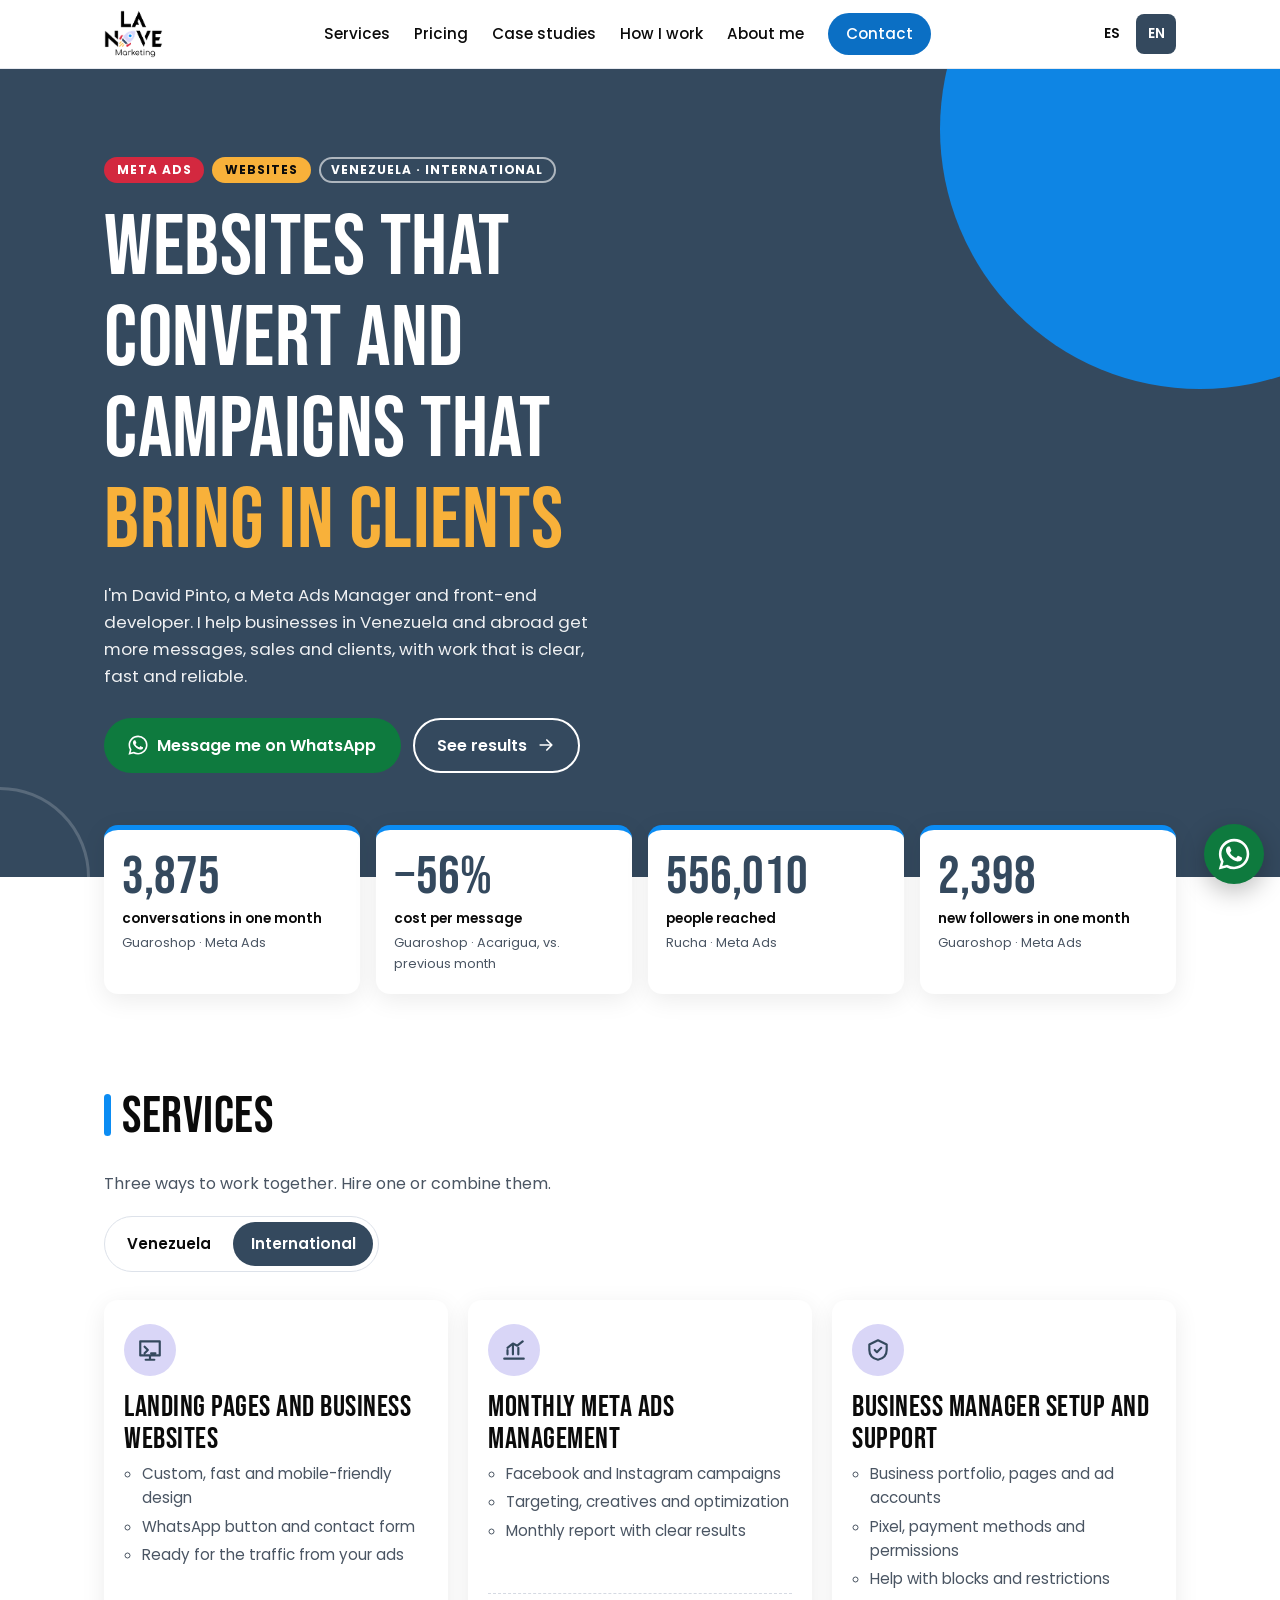
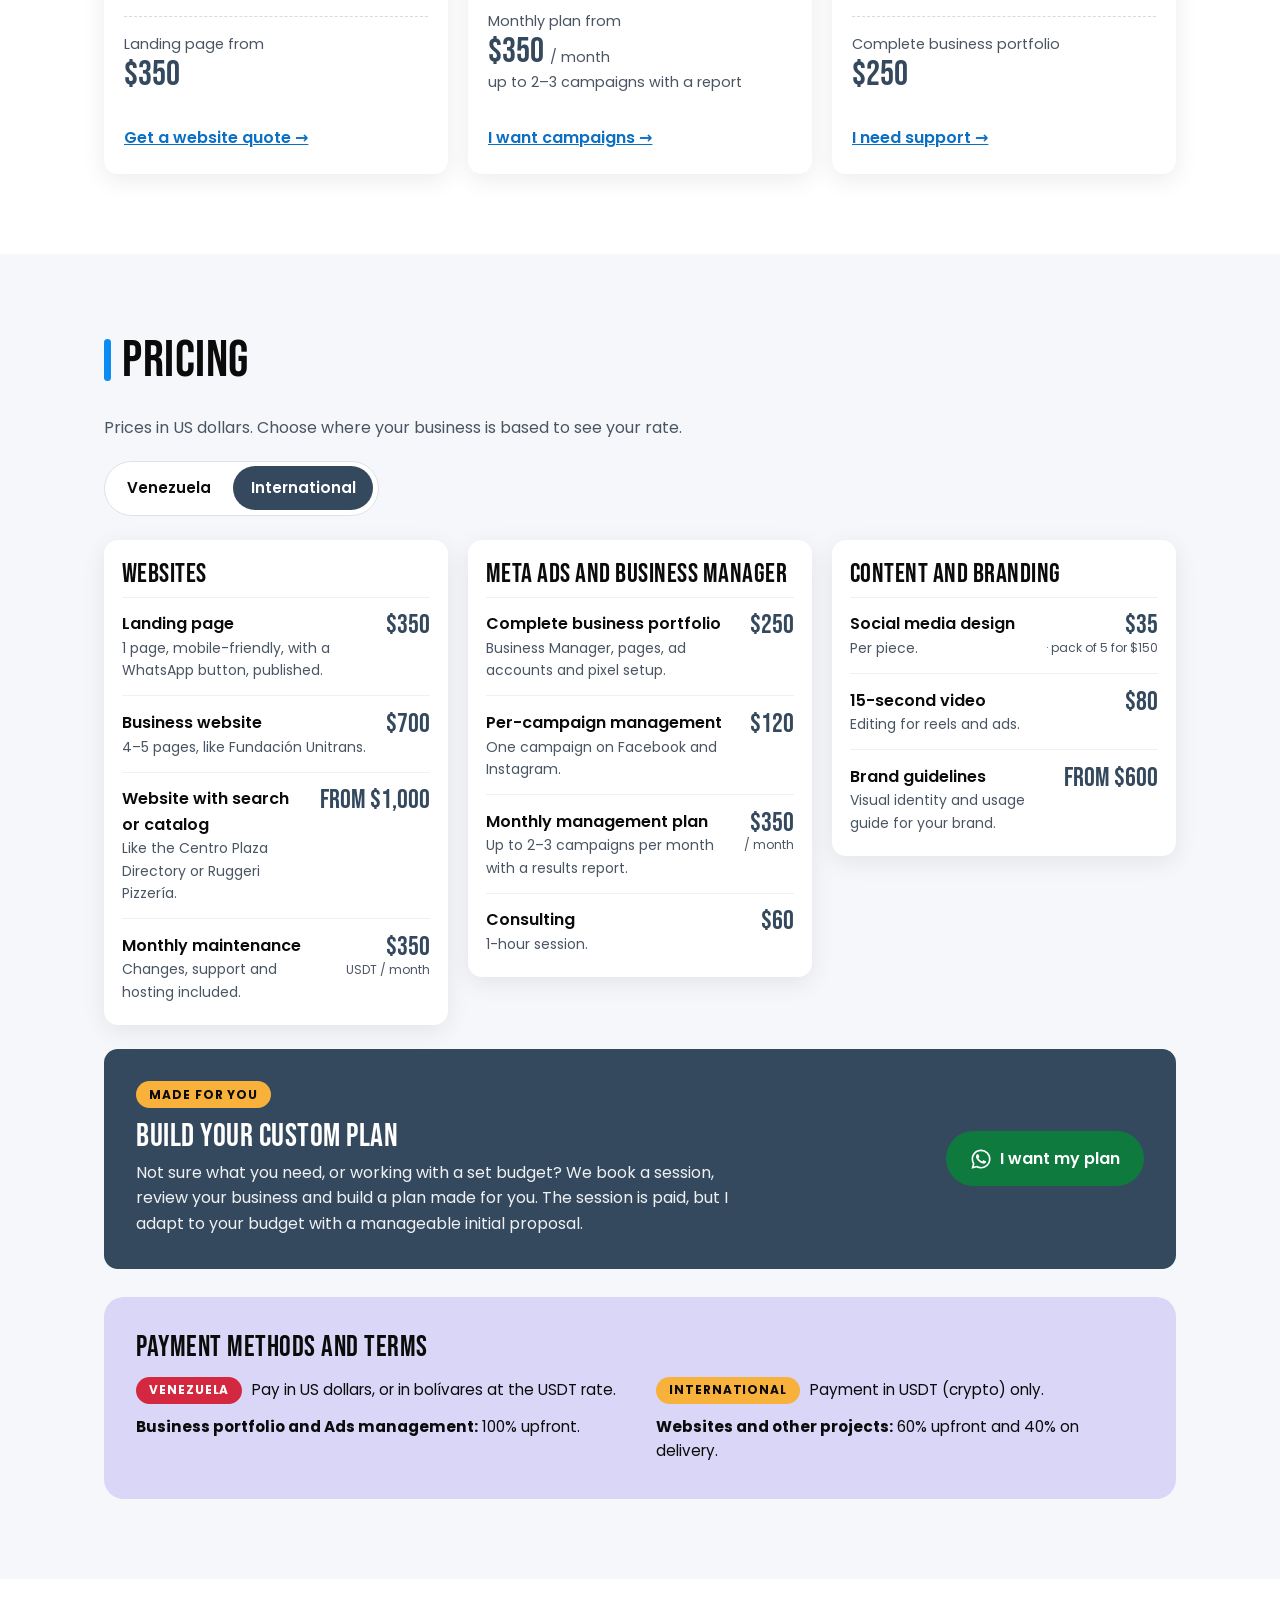
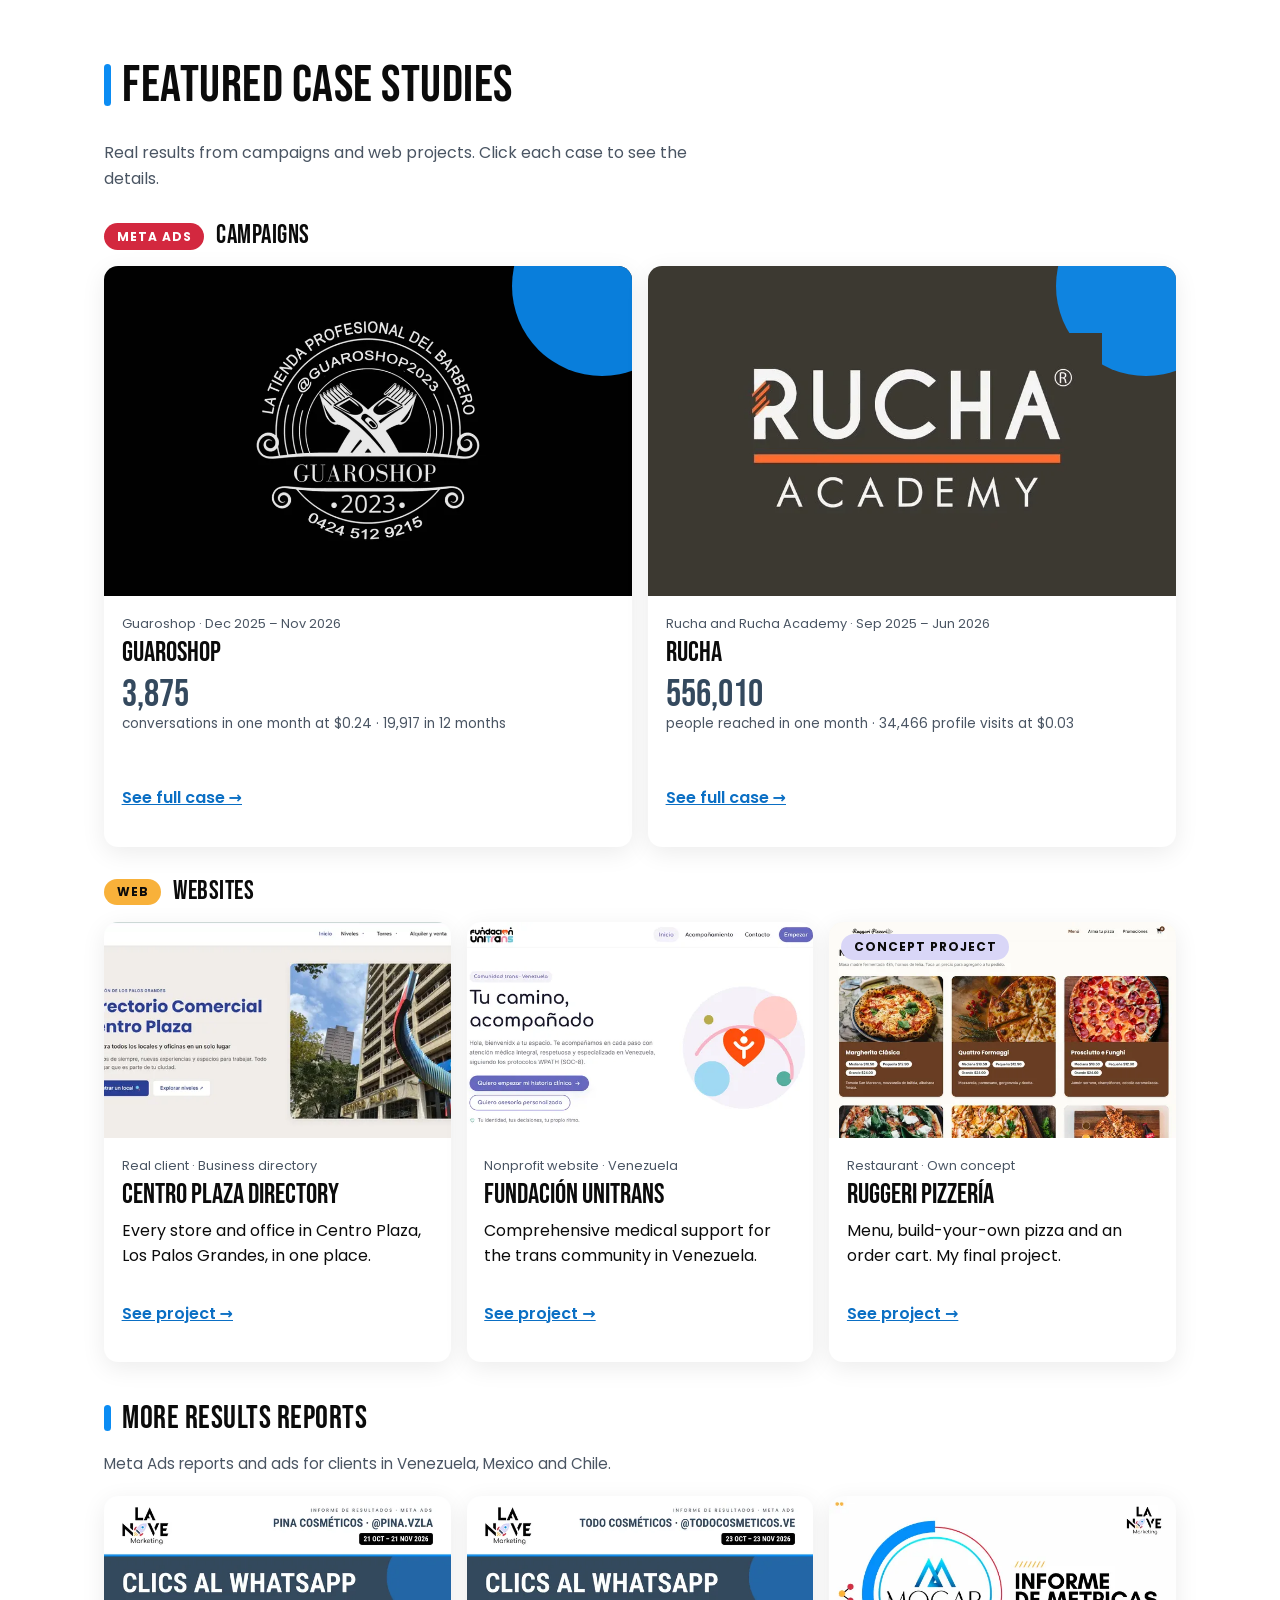
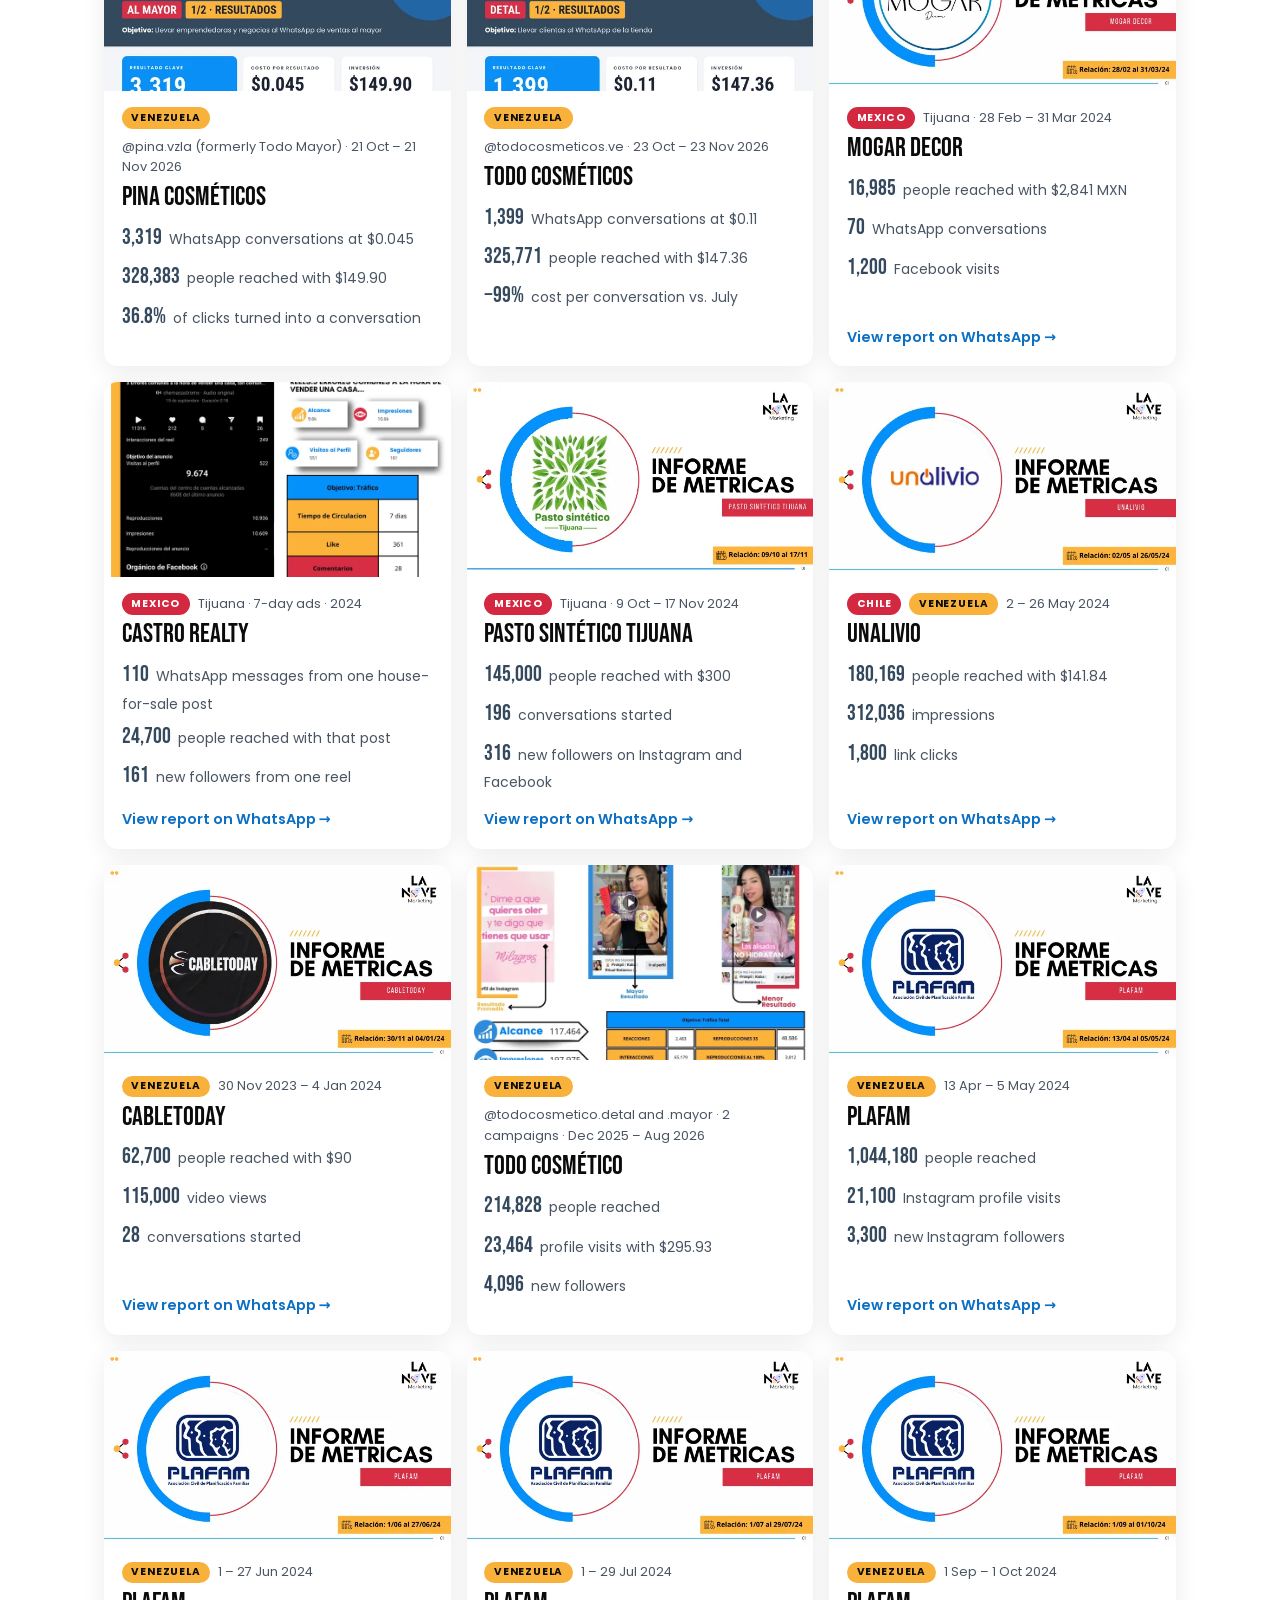
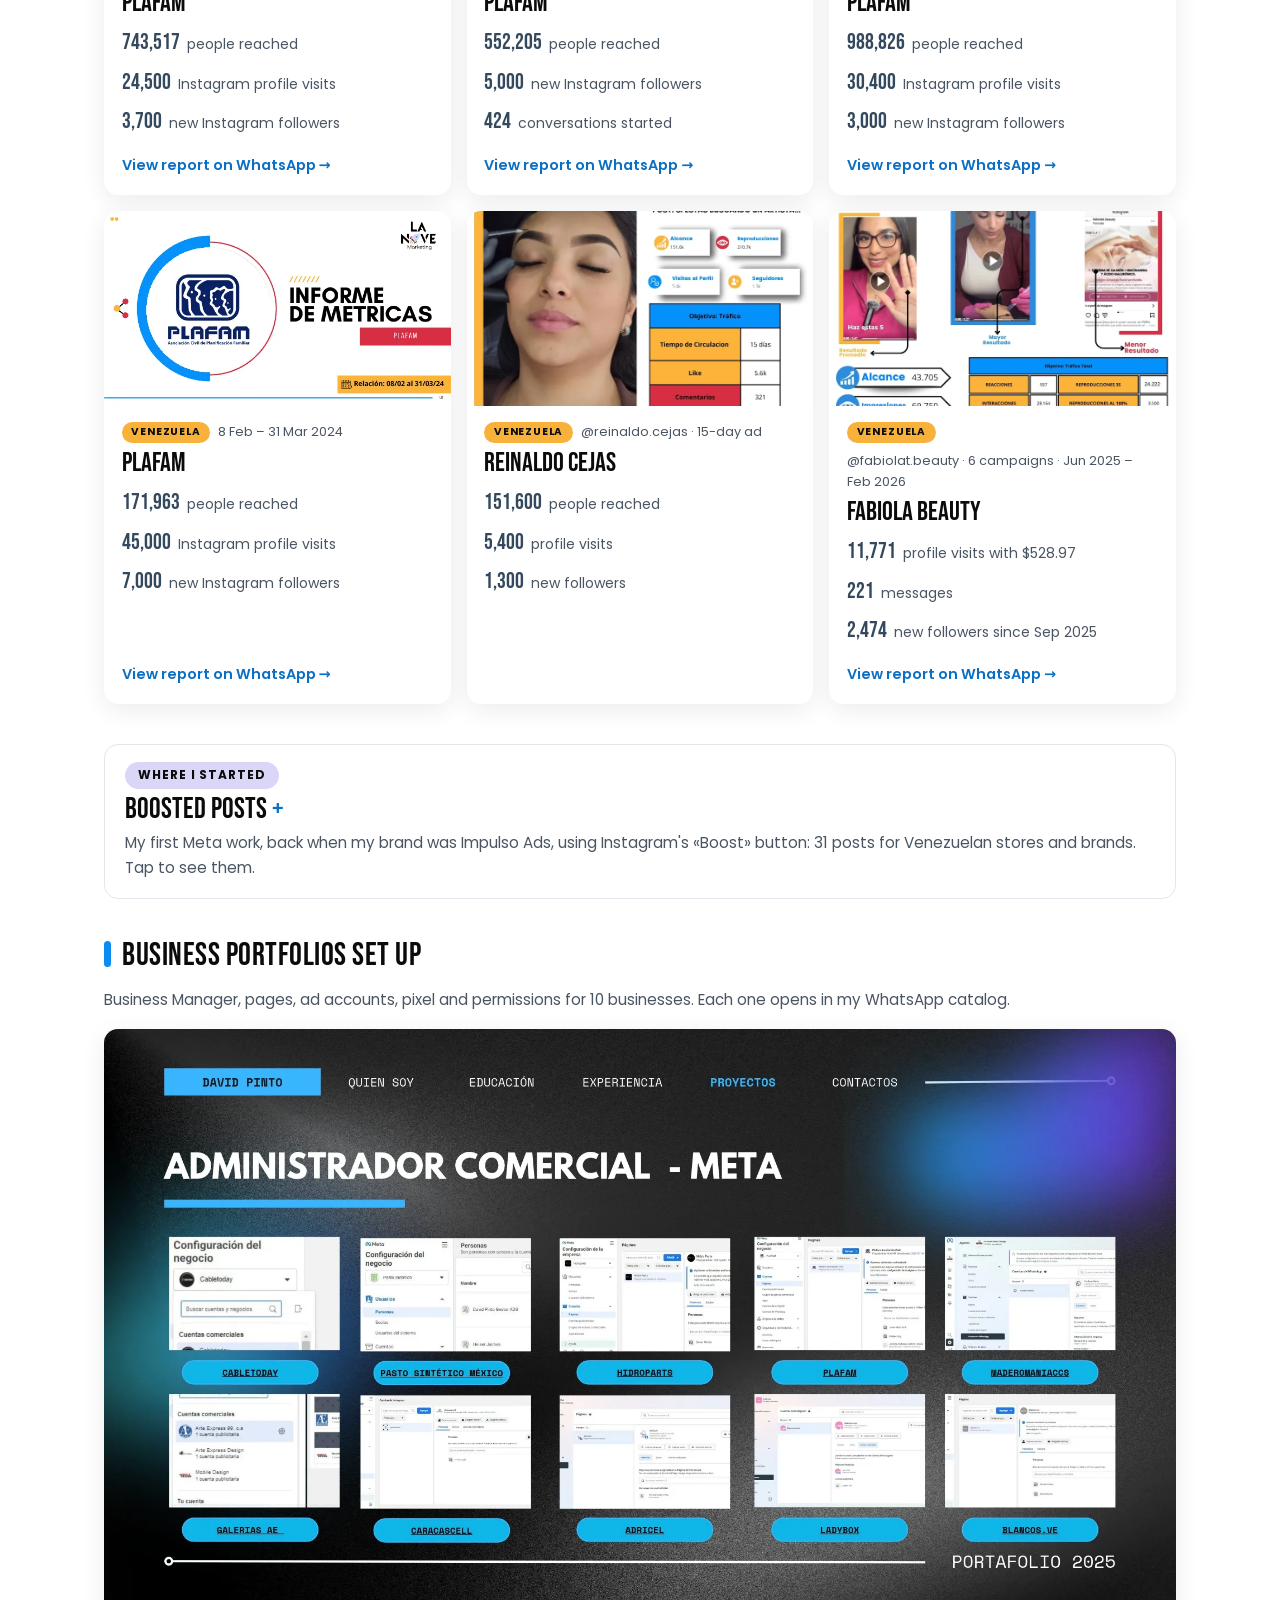
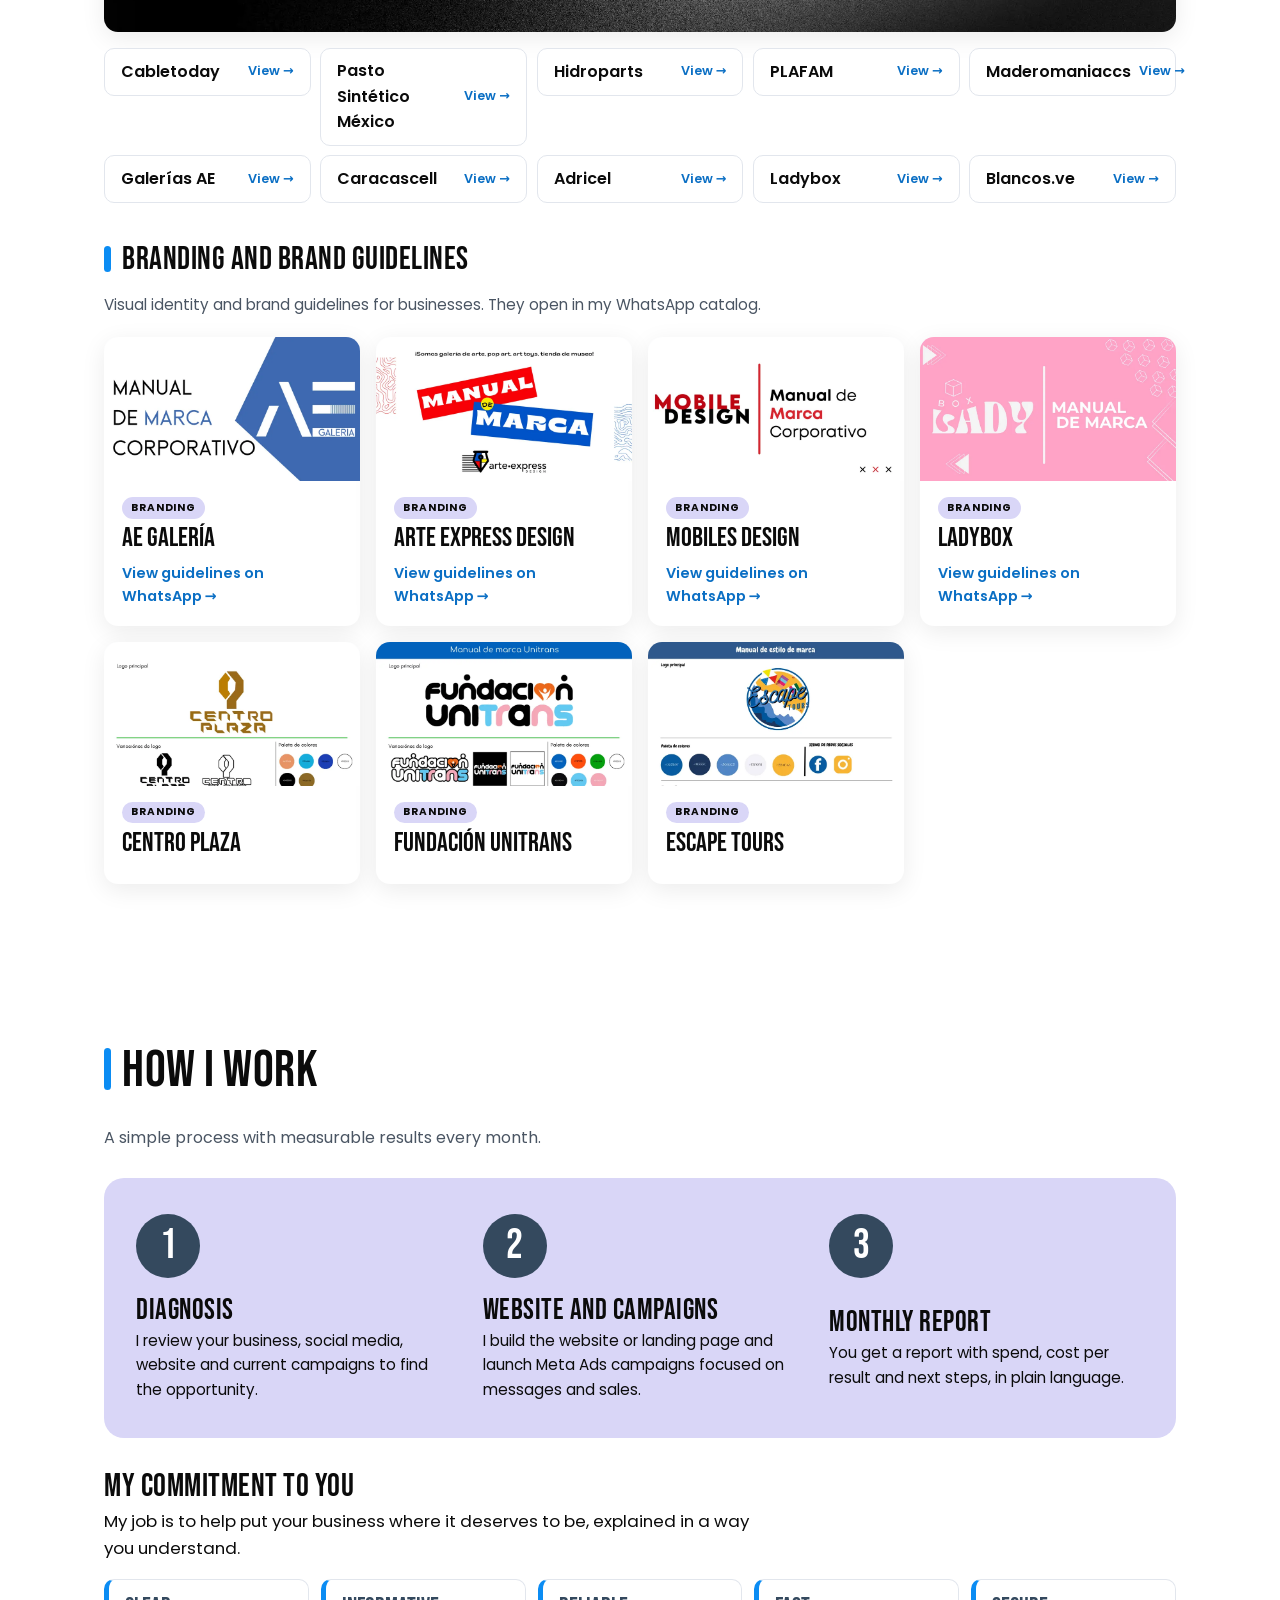
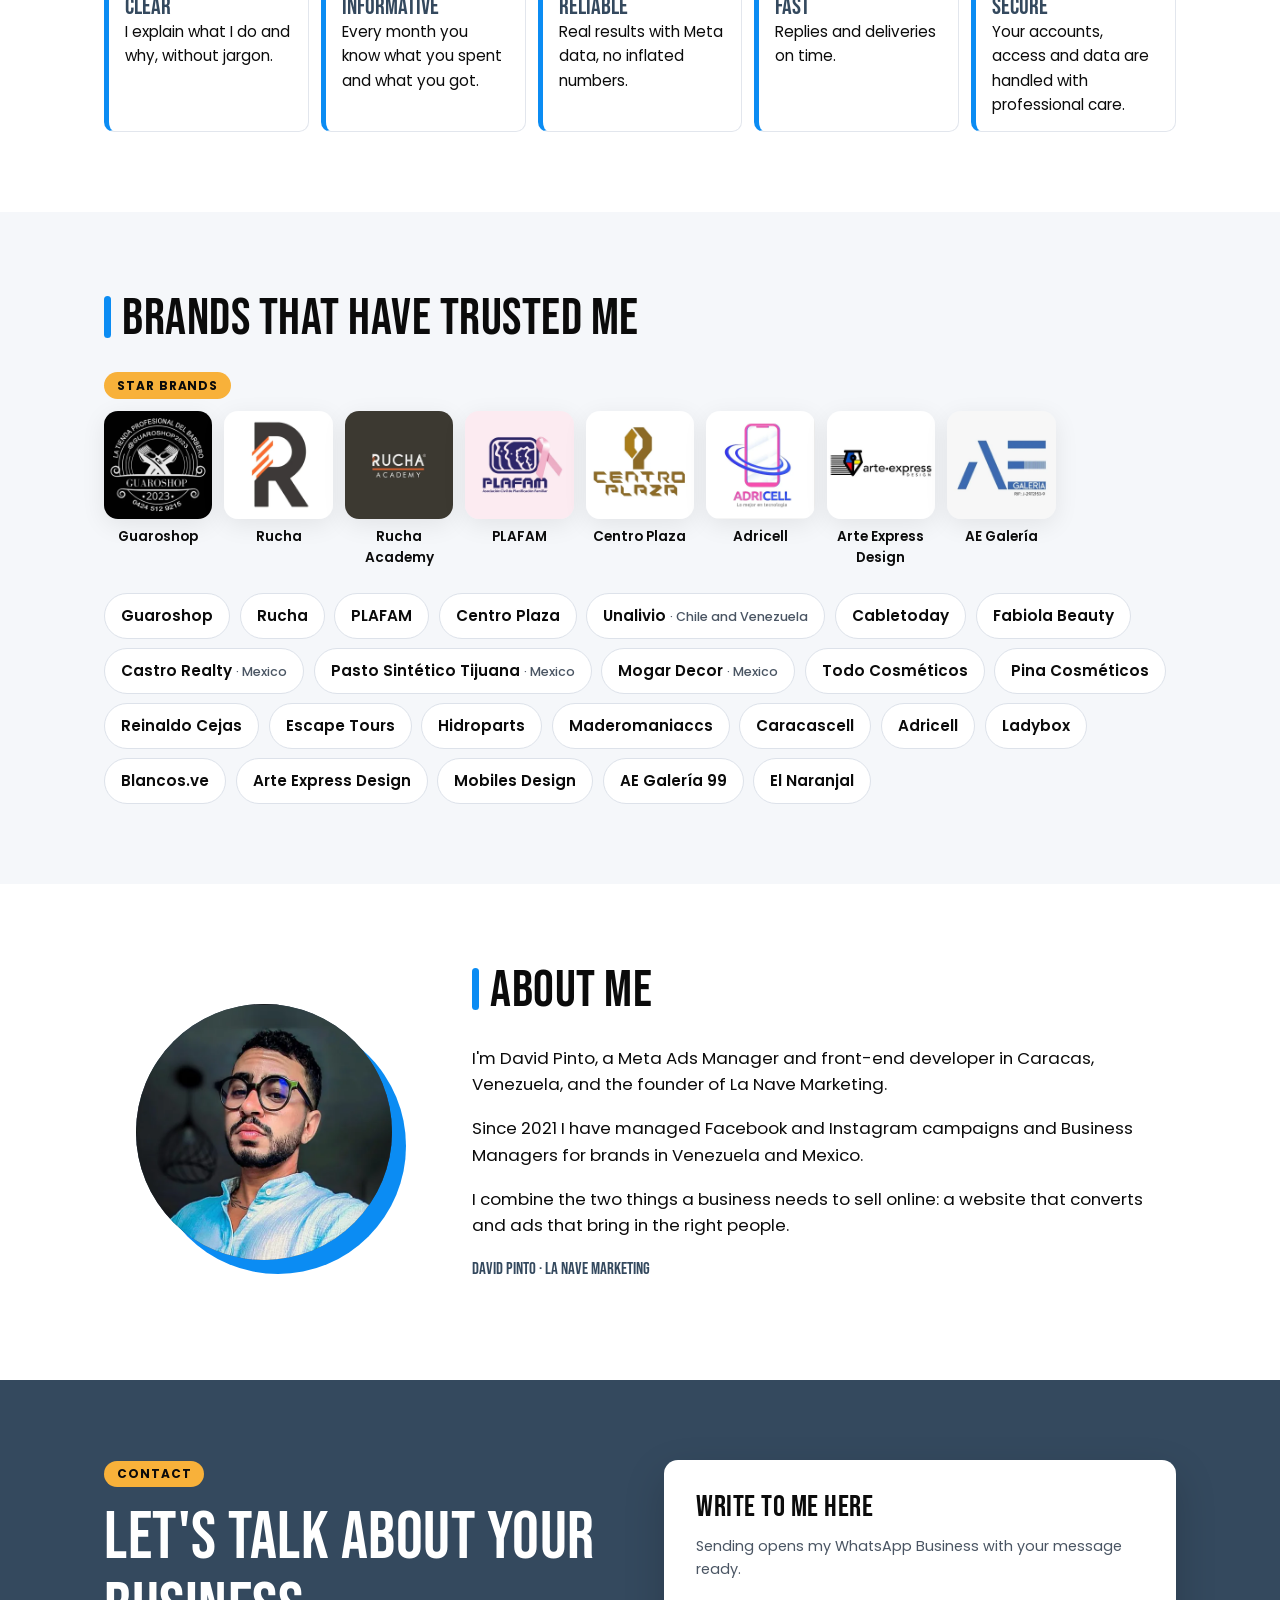
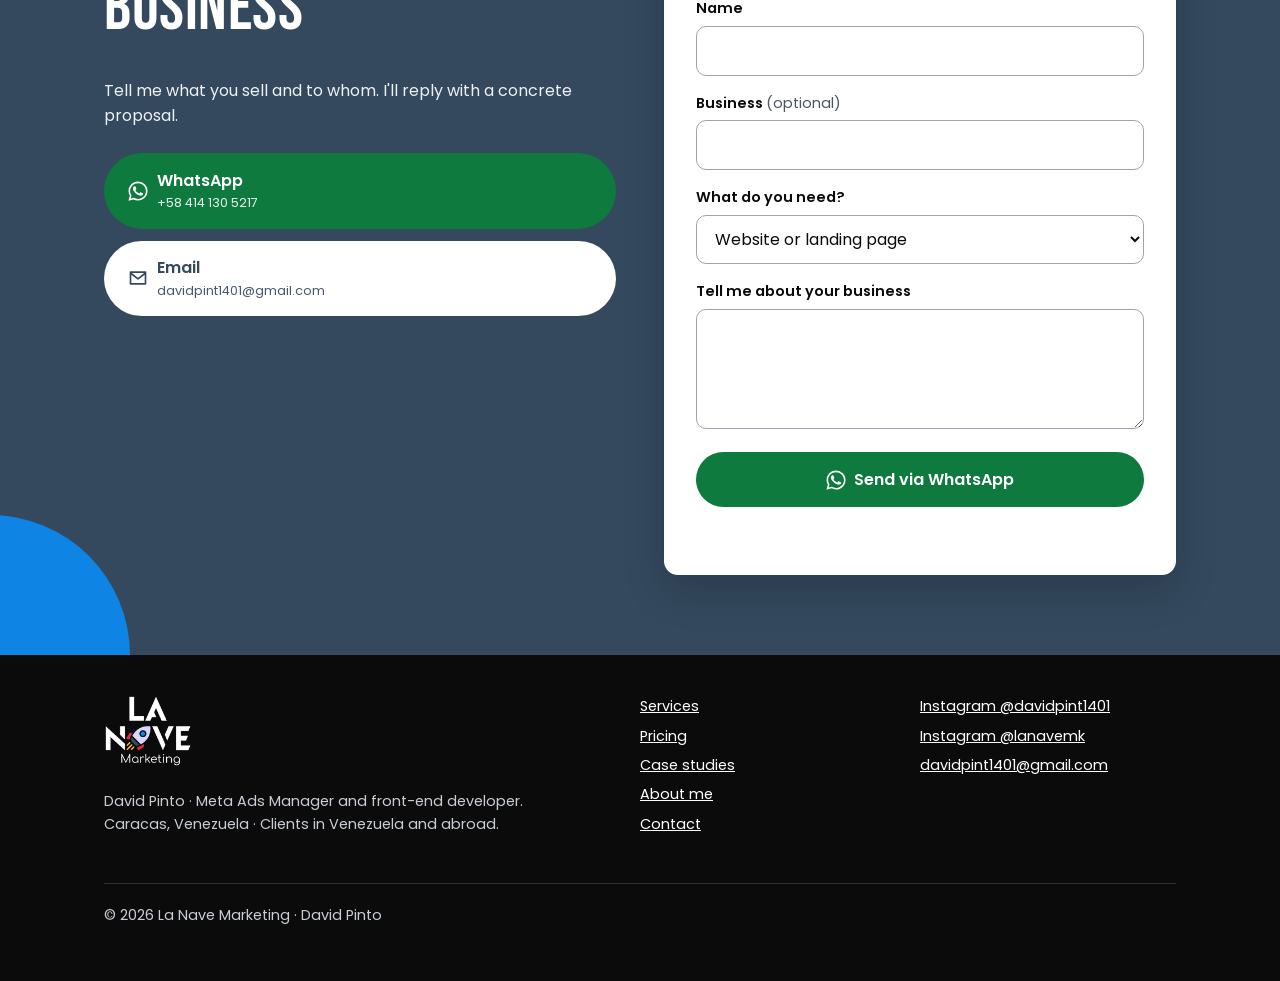
==== commit c89f8eea: "Nuevos resultados oct–nov 2026: Guaroshop (12 meses), Pina Cosméticos y Todo Cosméticos Co-Authored-" ====
--- a/en/index.html
+++ b/en/index.html
@@ -85,7 +85,11 @@
   </script>
        ============================================================ -->
 
+  <script>document.documentElement.classList.add('js', 'geo-pending')</script>
   <script src="/assets/js/main.js" defer></script>
+
+  <!-- Vercel Web Analytics -->
+  <script defer src="https://cdn.vercel-insights.com/v1/script.js"></script>
 </head>
 <body>
   <!-- Iconos reutilizables -->
@@ -343,9 +347,9 @@
             <li class="case-card">
               <div class="case-card__media cover cover--guaroshop"><img src="/assets/img/clientes/guaroshop.webp" alt="Guaroshop logo" width="480" height="480" loading="lazy"></div>
               <div class="case-card__body">
-                <p class="case-card__meta">Guaroshop · Dec 2025 – Oct 2026</p>
+                <p class="case-card__meta">Guaroshop · Dec 2025 – Nov 2026</p>
                 <h4>Guaroshop</h4>
-                <p class="case-card__kpi">3,875 <small>conversations in one month at $0.24 · 17,560 in 11 months</small></p>
+                <p class="case-card__kpi">3,875 <small>conversations in one month at $0.24 · 19,917 in 12 months</small></p>
                 <p class="case-card__link"><a href="/en/cases/guaroshop/">See full case →</a></p>
               </div>
             </li>
@@ -404,6 +408,26 @@
           <h3 class="section-title" id="informes-title" style="font-size:2rem">More results reports</h3>
           <p class="reports__intro">Meta Ads reports and ads for clients in Venezuela, Mexico and Chile.</p>
           <ul class="reports__grid">
+            <li class="report">
+              <div class="report__inner">
+                <div class="report__cover"><img src="/assets/img/informes/pina-2026-11.webp" alt="Cover of the Pina Cosméticos results report" width="640" height="360" loading="lazy"></div>
+                <div class="report__body">
+                  <p class="report__meta"><span class="pill pill--orange">Venezuela</span> @pina.vzla (formerly Todo Mayor) · 21 Oct – 21 Nov 2026</p>
+                  <h4>Pina Cosméticos</h4>
+                  <ul class="report__kpis"><li><strong>3,319</strong> WhatsApp conversations at $0.045</li><li><strong>328,383</strong> people reached with $149.90</li><li><strong>36.8%</strong> of clicks turned into a conversation</li></ul>
+                </div>
+              </div>
+            </li>
+            <li class="report">
+              <div class="report__inner">
+                <div class="report__cover"><img src="/assets/img/informes/todocosmeticos-2026-11.webp" alt="Cover of the Todo Cosméticos results report" width="640" height="360" loading="lazy"></div>
+                <div class="report__body">
+                  <p class="report__meta"><span class="pill pill--orange">Venezuela</span> @todocosmeticos.ve · 23 Oct – 23 Nov 2026</p>
+                  <h4>Todo Cosméticos</h4>
+                  <ul class="report__kpis"><li><strong>1,399</strong> WhatsApp conversations at $0.11</li><li><strong>325,771</strong> people reached with $147.36</li><li><strong>−99%</strong> cost per conversation vs. July</li></ul>
+                </div>
+              </div>
+            </li>
             <li class="report">
               <a href="https://wa.me/p/27905666005746012/584141305217" target="_blank" rel="noopener">
                 <div class="report__cover"><img src="/assets/img/informes/mogar-decor-2024-03.webp" alt="Cover of the Mogar Decor metrics report" width="640" height="360" loading="lazy"></div>
@@ -597,7 +621,7 @@
           <h3 class="section-title" id="bm-title" style="font-size:2rem">Business portfolios set up</h3>
           <p class="reports__intro">Business Manager, pages, ad accounts, pixel and permissions for 10 businesses. Each one opens in my WhatsApp catalog.</p>
           <figure class="shot shot--wide">
-            <img src="/assets/img/casos/portafolios-comerciales.webp" alt="Screenshots of the Meta business portfolios set up for Cabletoday, Pasto Sintético México, Hidroparts, PLAFAM, Maderomaniaccs, Galerías AE, Caracascell, Adricel, Ladybox and Blancos.ve" width="1920" height="1080" loading="lazy">
+            <img src="/assets/img/casos/portafolios-comerciales-2025.webp" alt="Screenshots of the Meta business portfolios set up for Cabletoday, Pasto Sintético México, Hidroparts, PLAFAM, Maderomaniaccs, Galerías AE, Caracascell, Adricel, Ladybox and Blancos.ve" width="1920" height="1080" loading="lazy">
           </figure>
           <ul class="bm-list">
             <li><a href="https://wa.me/p/6360758140688546/584141305217" target="_blank" rel="noopener"><span>Cabletoday</span> <span class="flag">View →</span></a></li>
@@ -762,7 +786,8 @@
           <li>Castro Realty <small>· Mexico</small></li>
           <li>Pasto Sintético Tijuana <small>· Mexico</small></li>
           <li>Mogar Decor <small>· Mexico</small></li>
-          <li>Todo Cosmético</li>
+          <li>Todo Cosméticos</li>
+          <li>Pina Cosméticos</li>
           <li>Reinaldo Cejas</li>
           <li>Escape Tours</li>
           <li>Hidroparts</li>
--- a/assets/css/styles.css
+++ b/assets/css/styles.css
@@ -754,6 +754,9 @@
 /* Selector de región de precios (Venezuela / Internacional) */
 html[data-region="ve"] [data-show="int"],
 html[data-region="int"] [data-show="ve"] { display: none; }
+/* Mientras se detecta el país no se muestra ningún precio ni el selector */
+html.geo-pending [data-show],
+html.geo-pending .region-switch { visibility: hidden; }
 .region-switch {
   display: none;              /* solo visible con JavaScript */
   gap: .25rem;
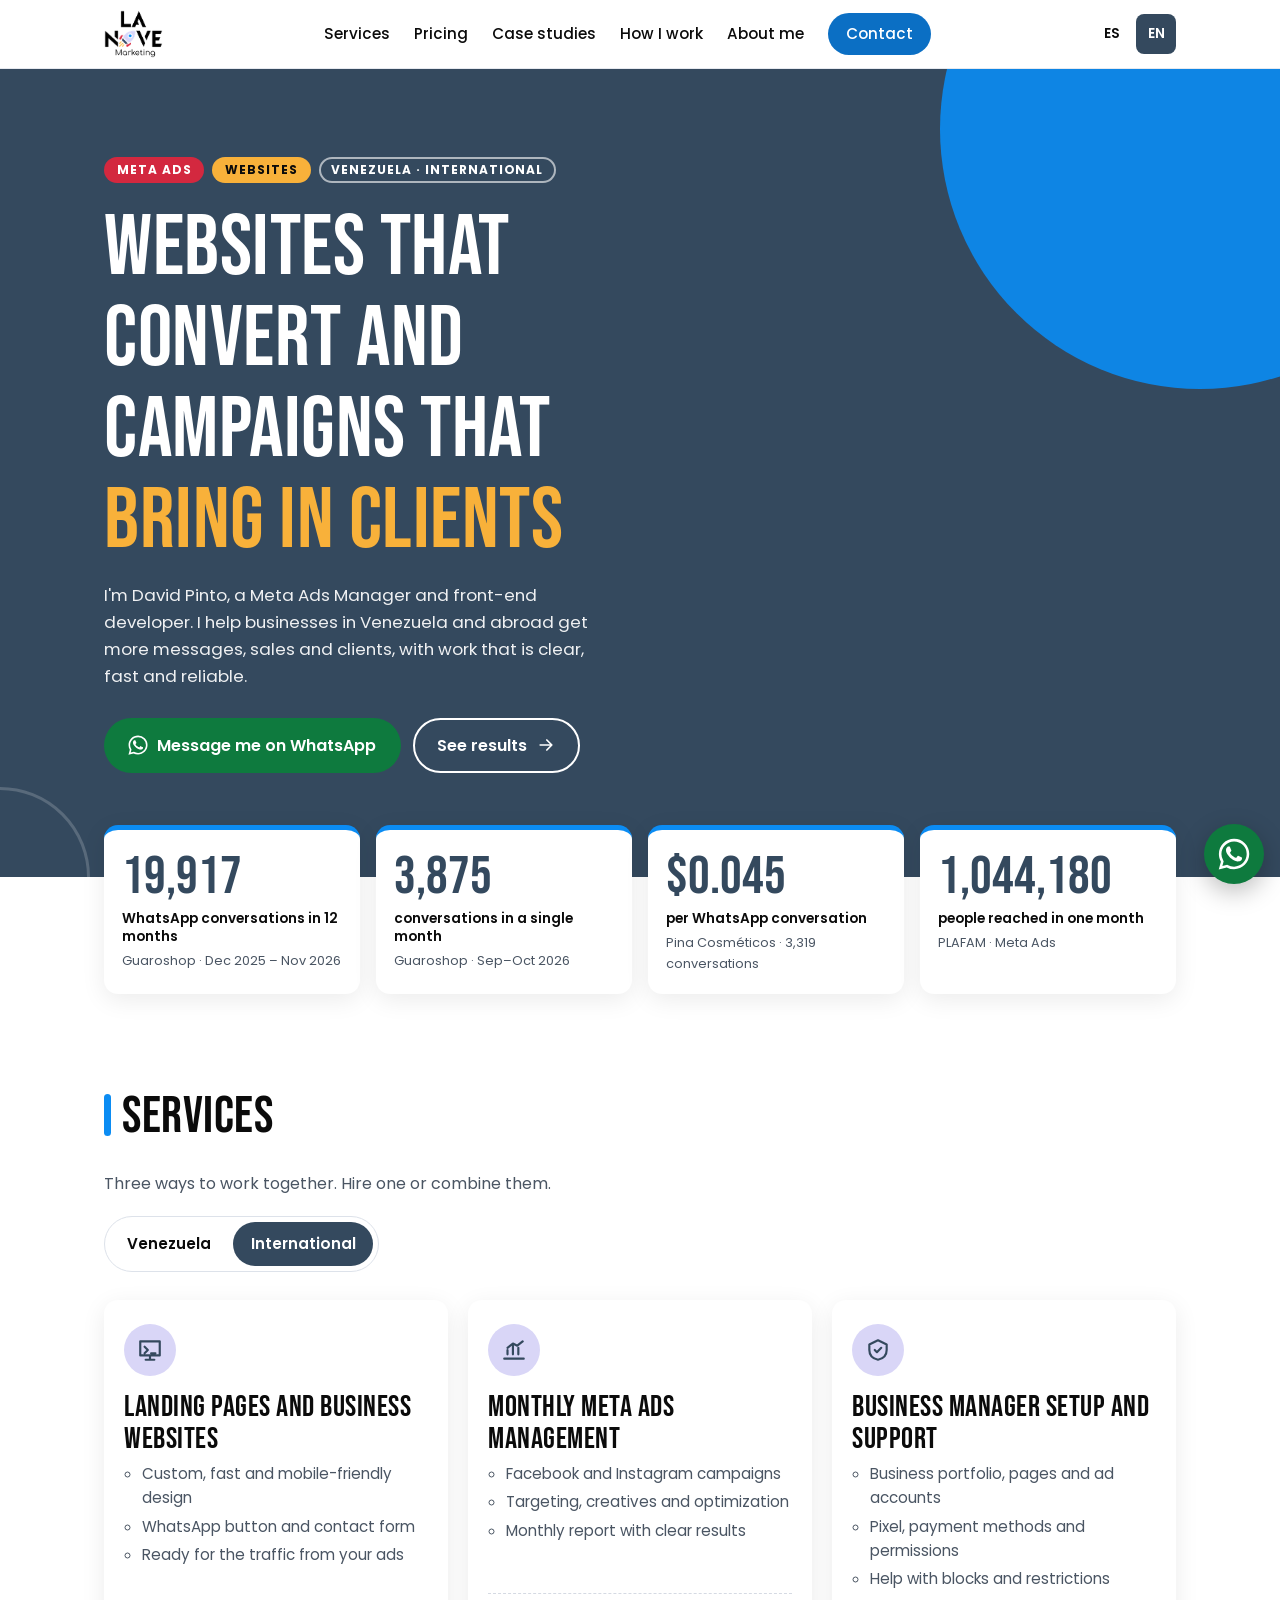
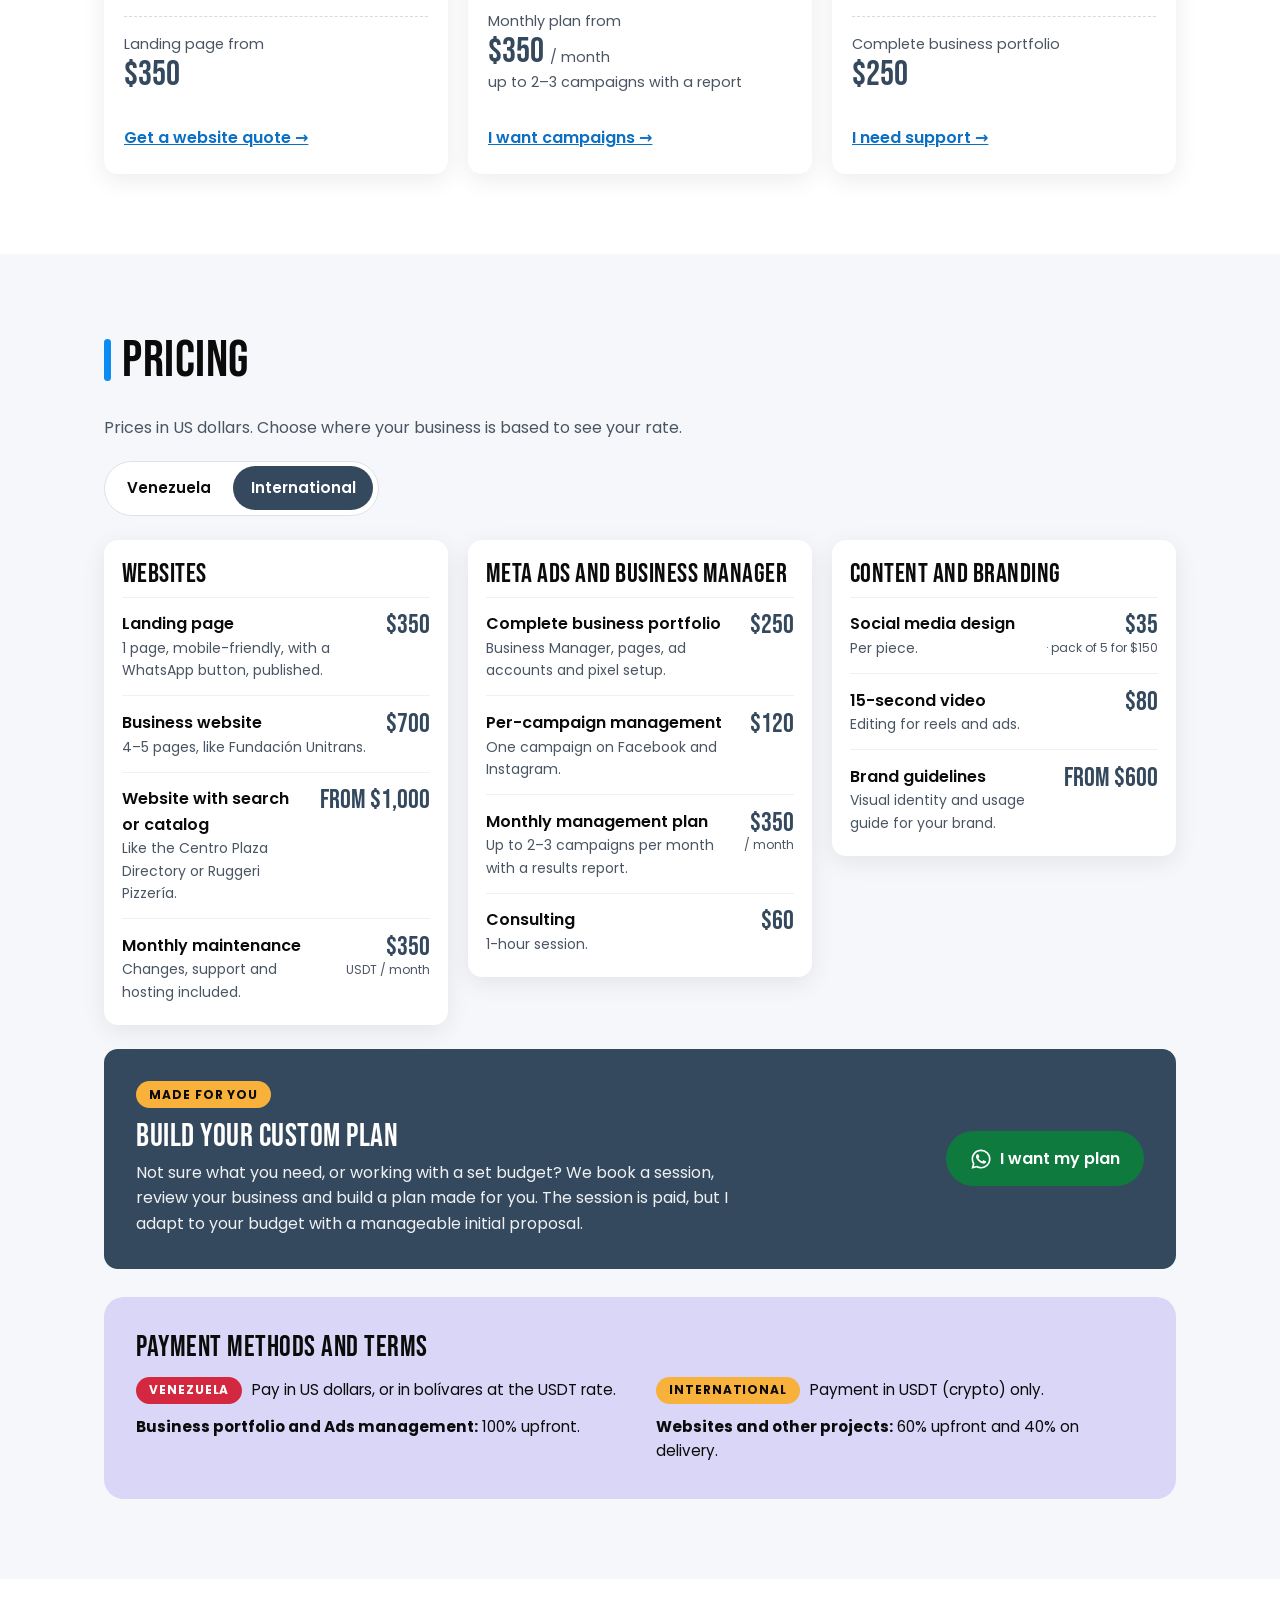
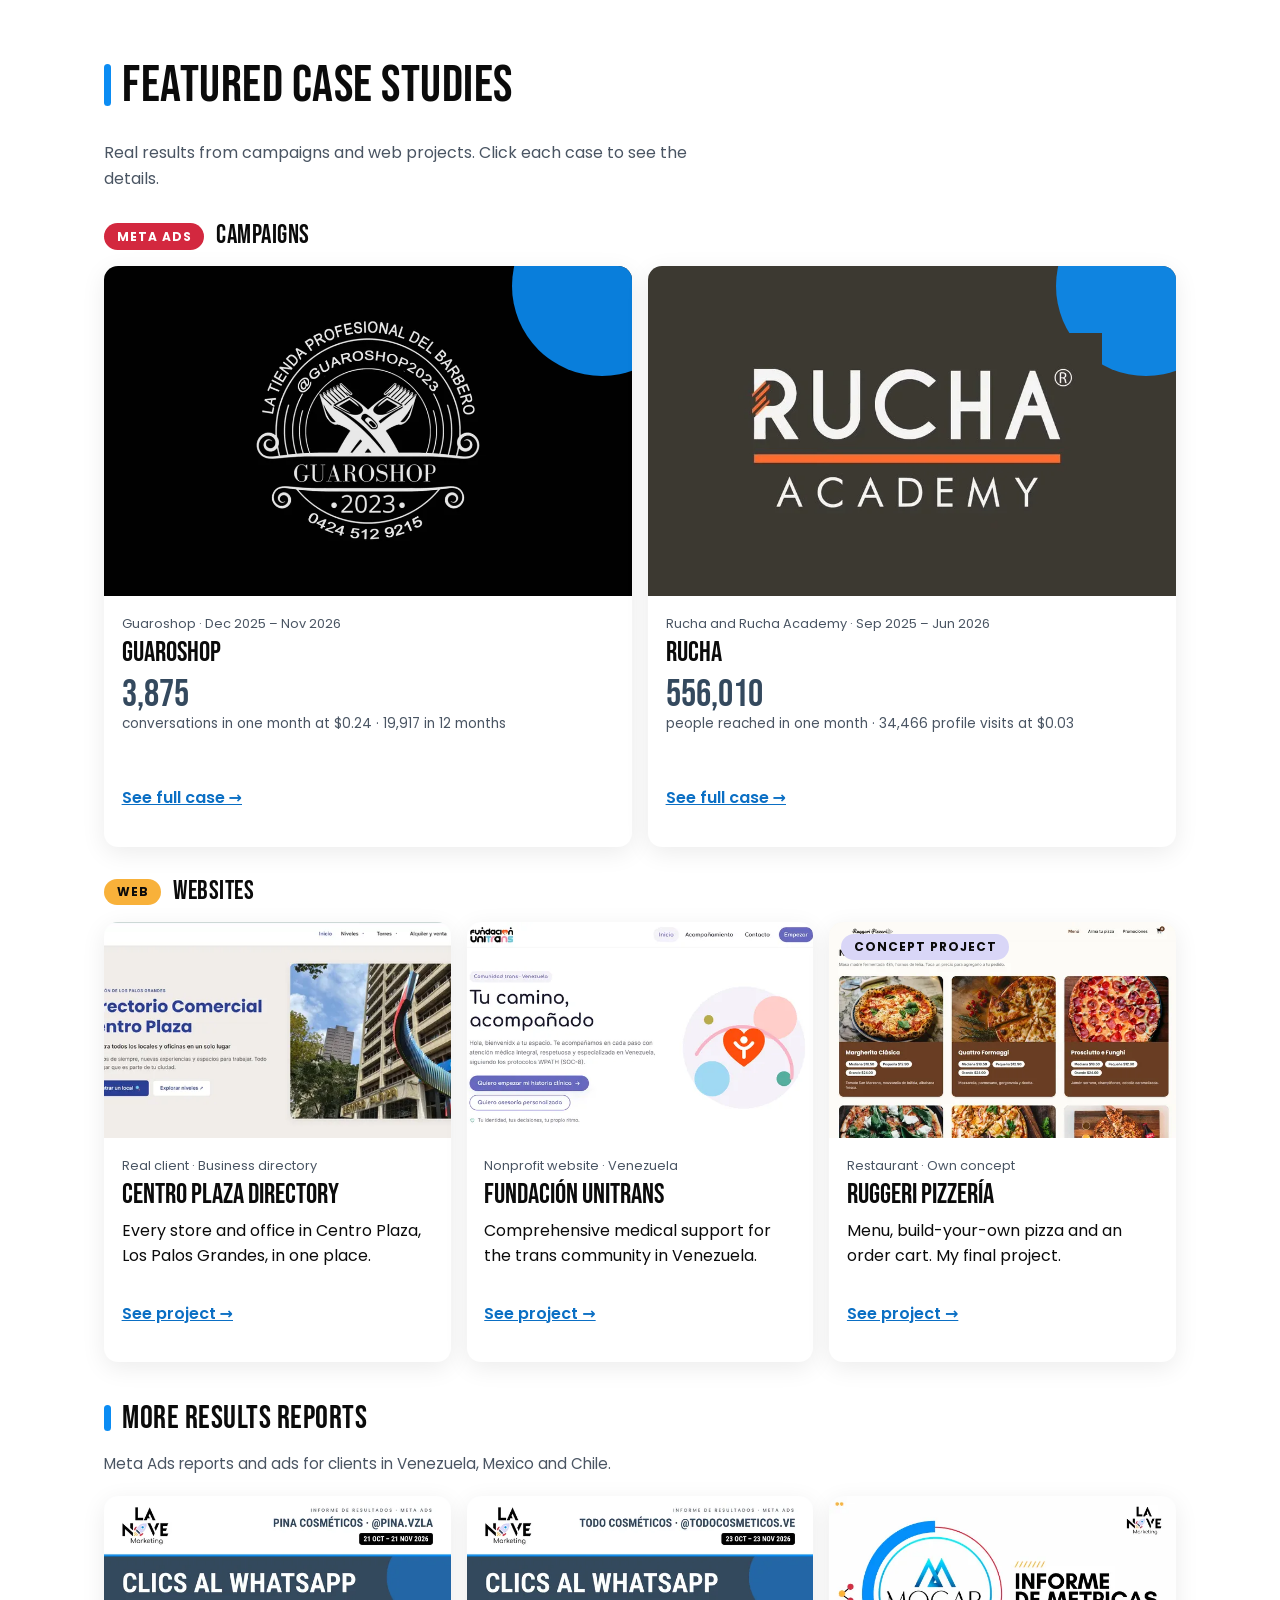
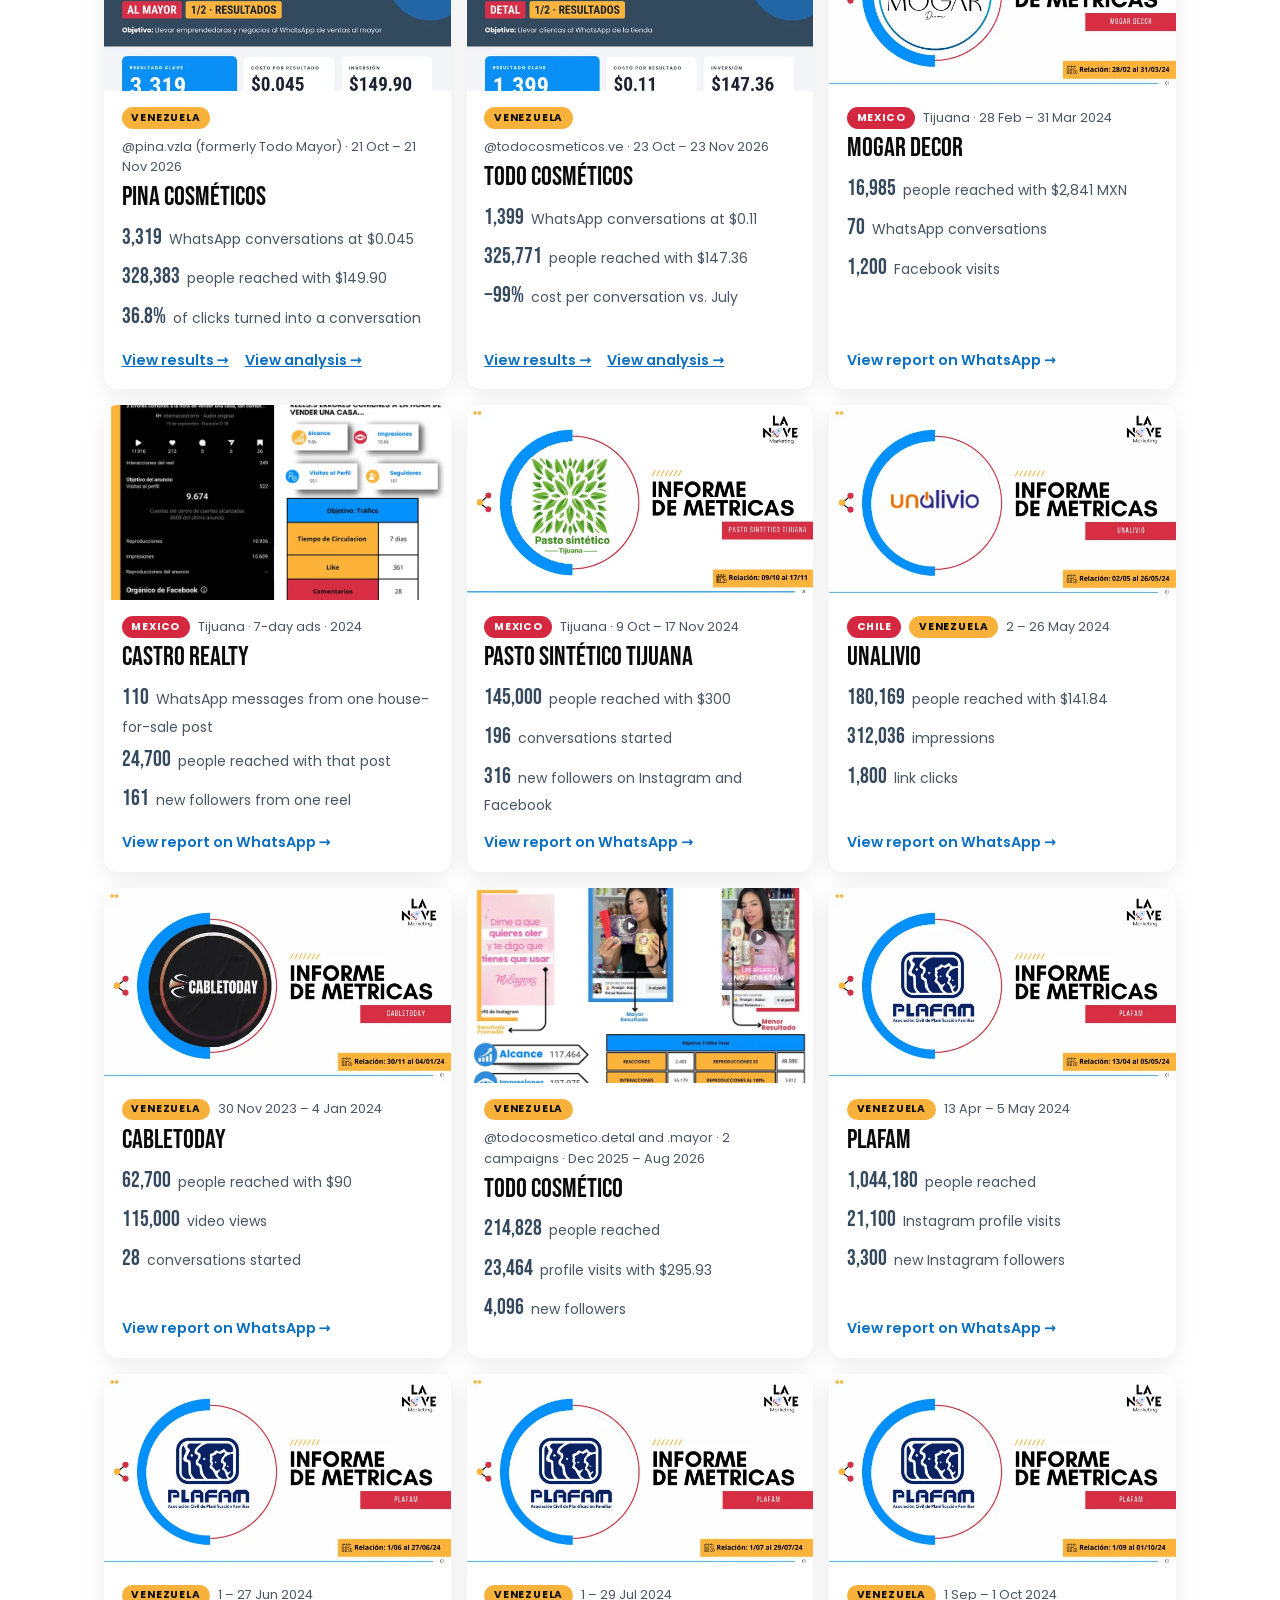
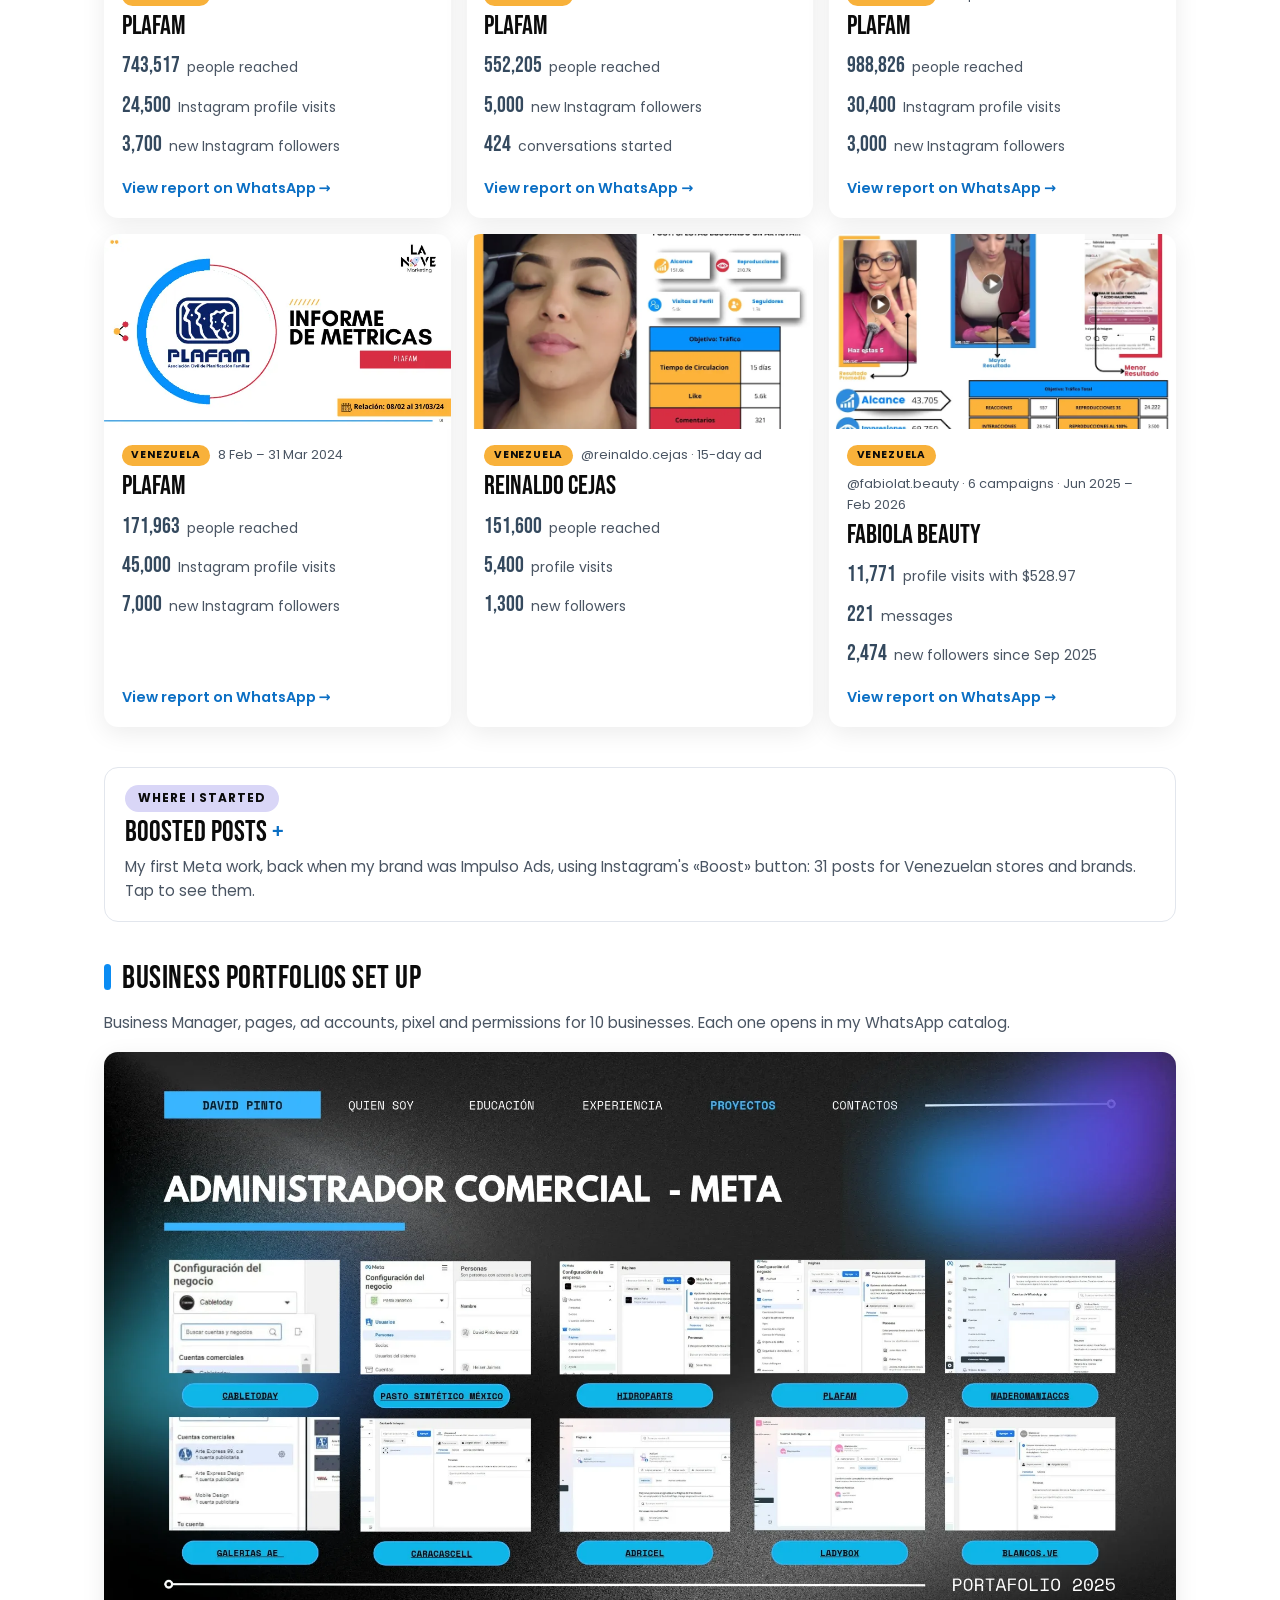
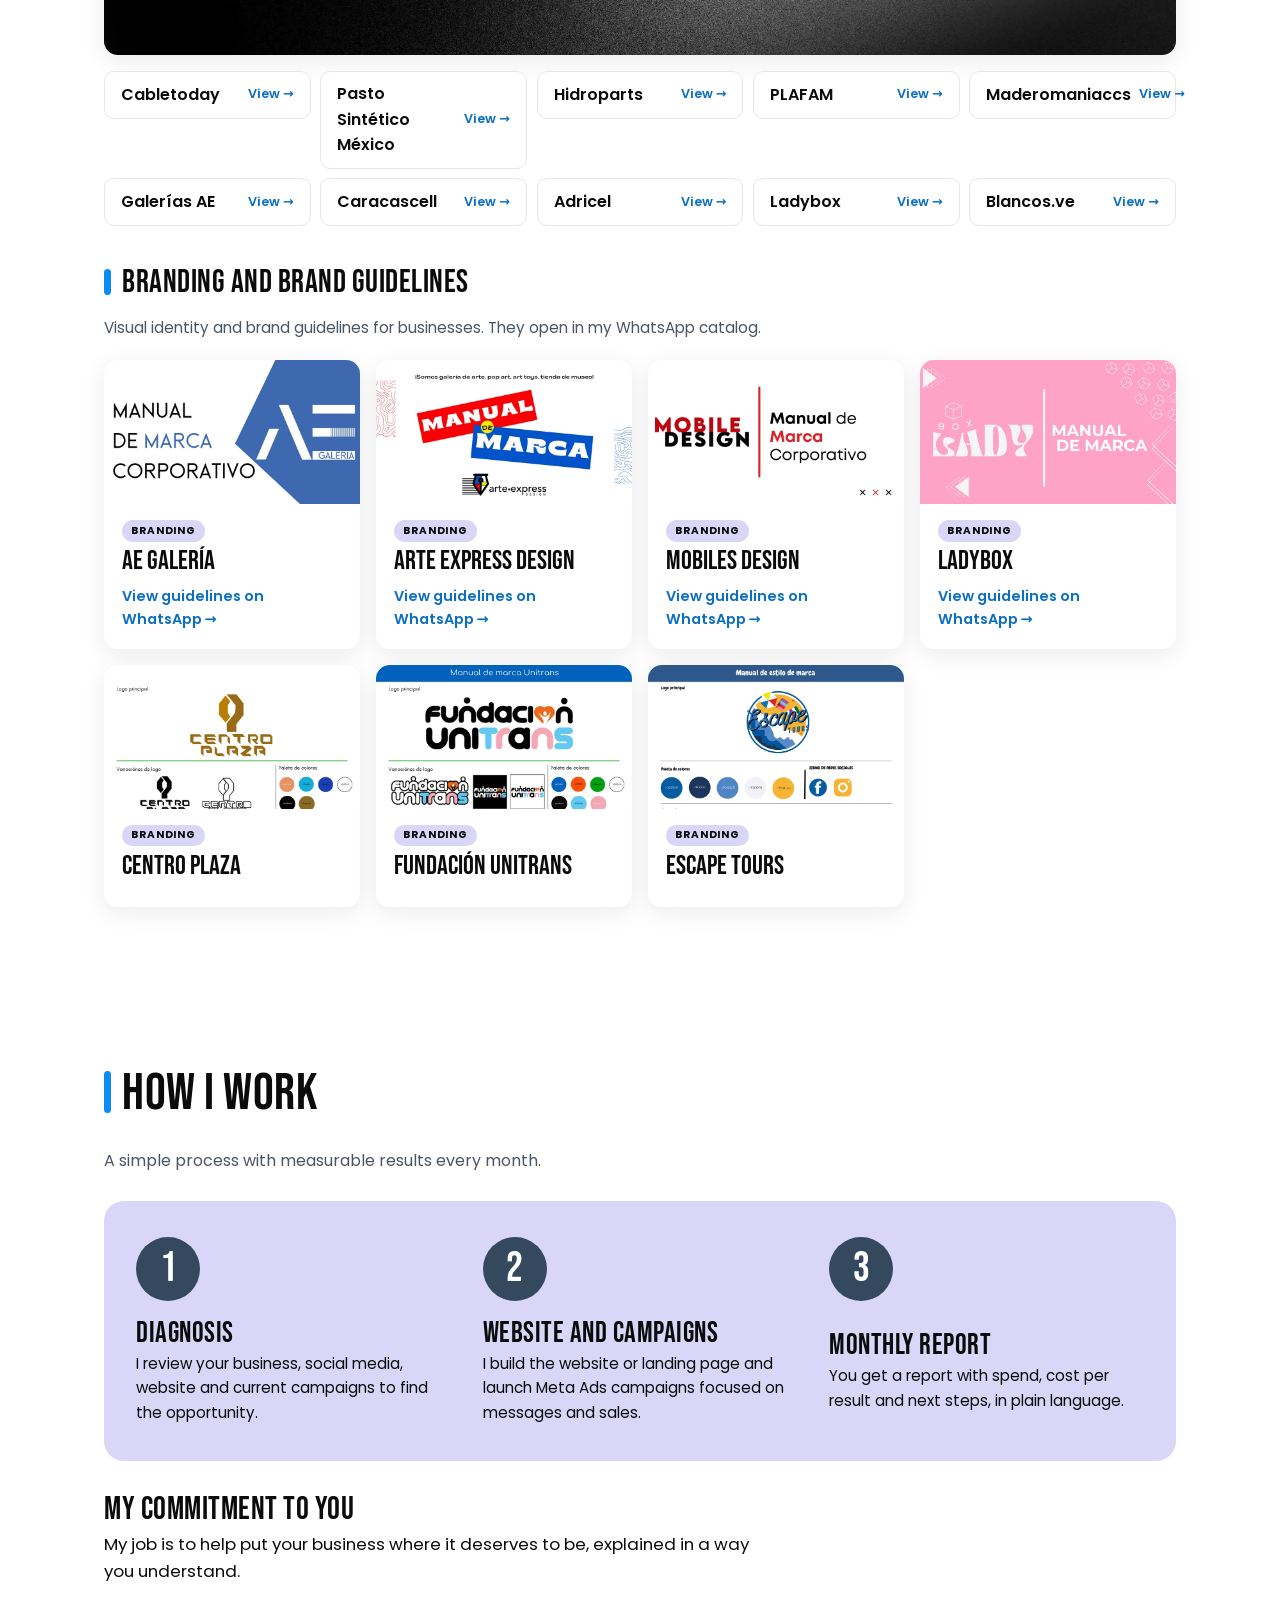
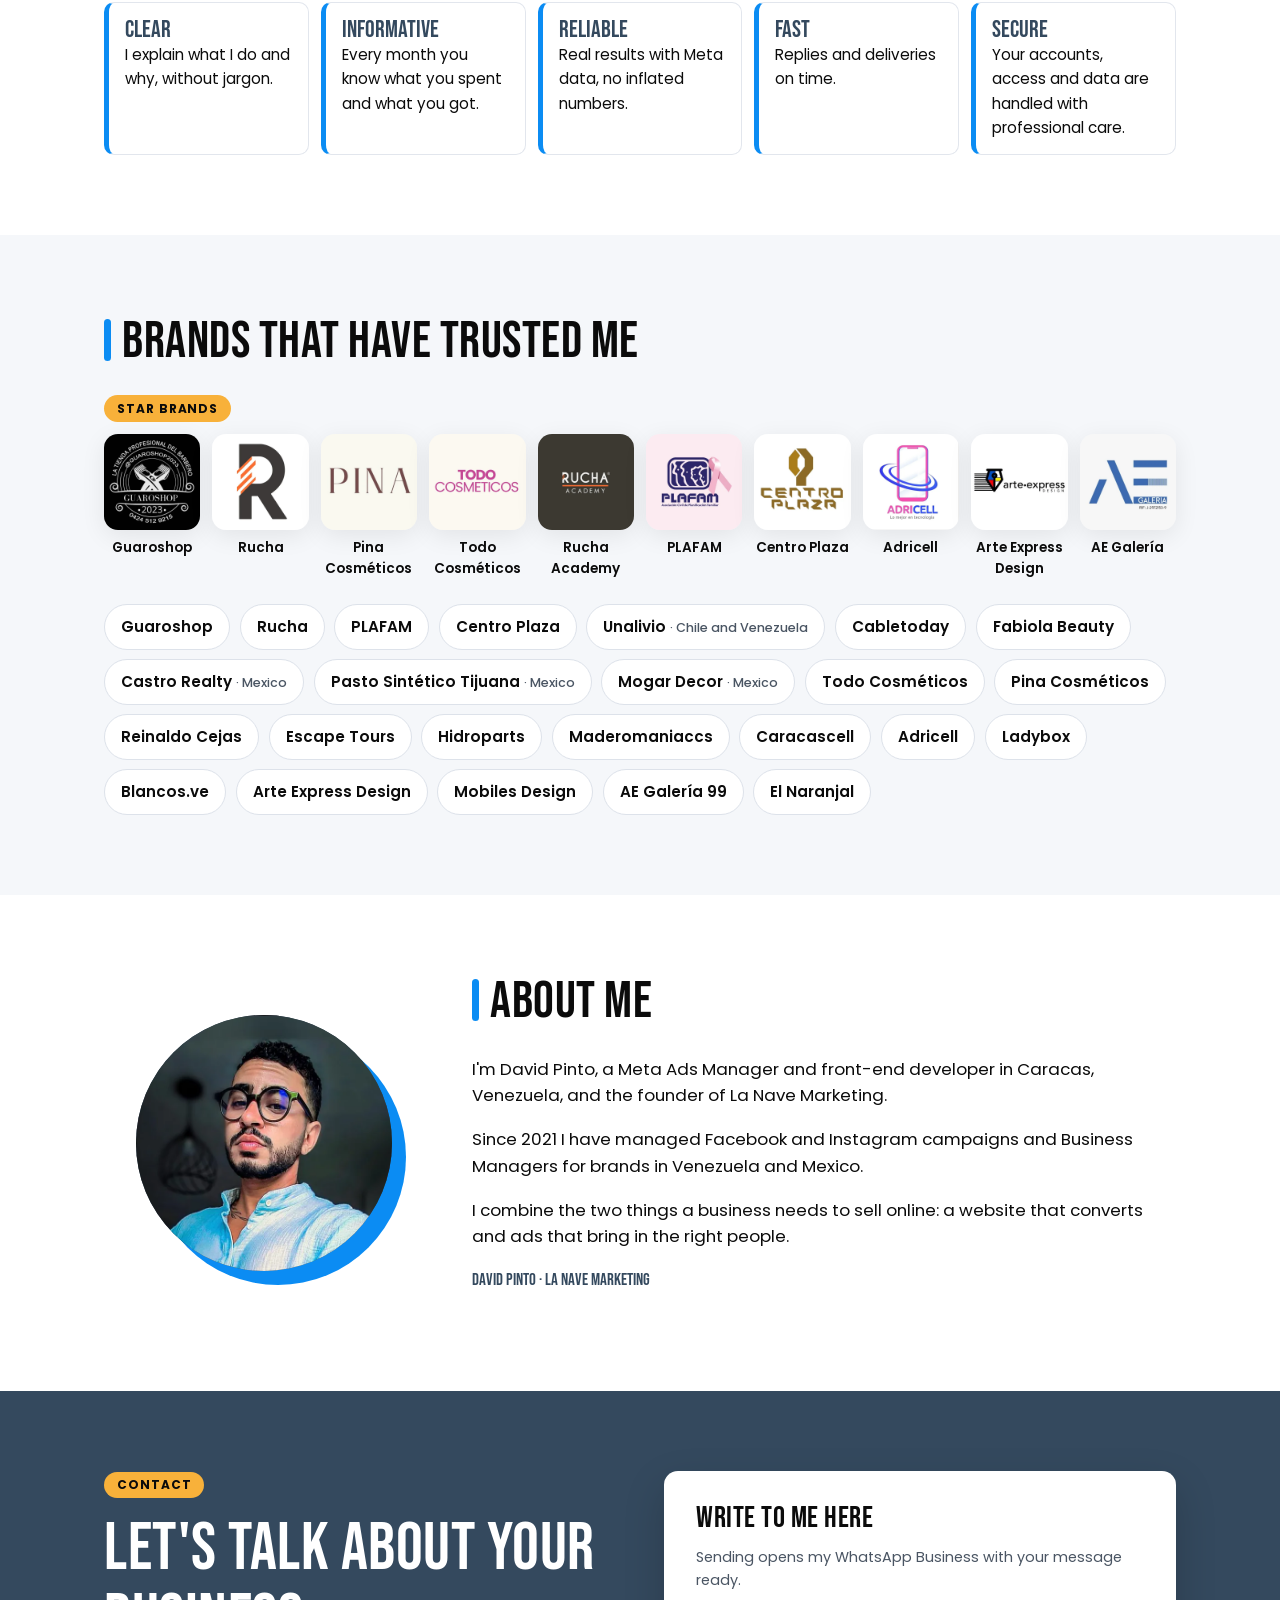
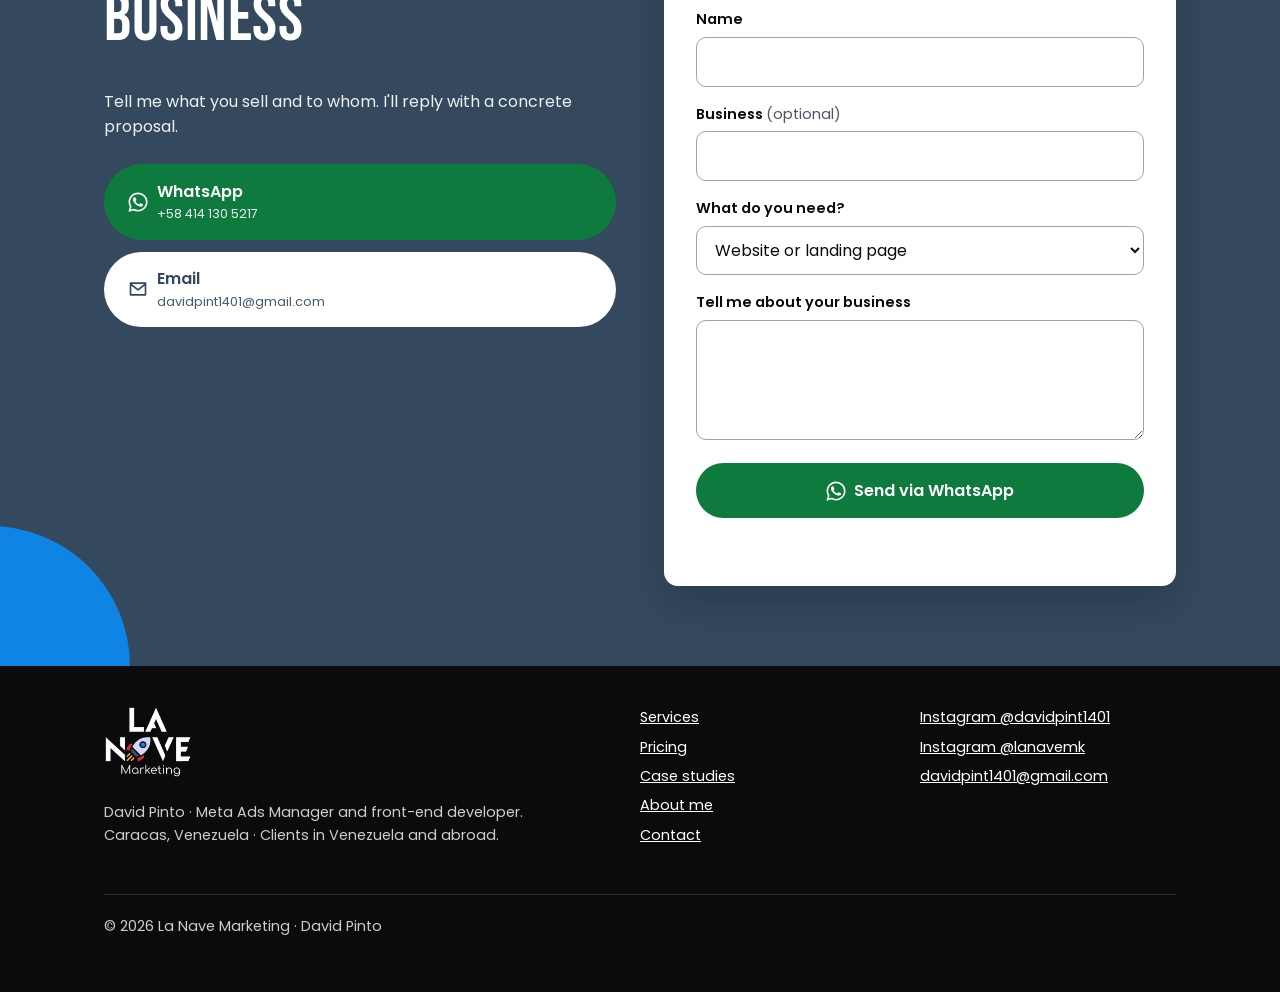
==== commit 319dcbd3: "Mejores cifras en la portada, logos de Pina y Todo Cosméticos, e informes completos visibles Co-Auth" ====
--- a/en/index.html
+++ b/en/index.html
@@ -18,7 +18,7 @@
   <meta property="og:locale:alternate" content="es_VE">
   <meta property="og:site_name" content="La Nave Marketing">
   <meta property="og:title" content="Websites that convert and campaigns that bring in clients">
-  <meta property="og:description" content="David Pinto · Meta Ads Manager and front-end developer. 3,875 conversations in one month for Guaroshop.">
+  <meta property="og:description" content="David Pinto · Meta Ads Manager and front-end developer. 19,917 WhatsApp conversations in 12 months for Guaroshop and conversations from $0.045.">
   <meta property="og:url" content="https://[DOMINIO]/en/">
   <meta property="og:image" content="https://[DOMINIO]/assets/img/og-image-en.jpg">
   <meta property="og:image:width" content="1200">
@@ -160,24 +160,24 @@
       <div class="container">
         <ul class="stats__grid">
           <li class="kpi">
-            <span class="kpi__value">3,875</span>
-            <span class="kpi__label">conversations in one month</span>
-            <span class="kpi__source">Guaroshop · Meta Ads</span>
+            <span class="kpi__value">19,917</span>
+            <span class="kpi__label">WhatsApp conversations in 12 months</span>
+            <span class="kpi__source">Guaroshop · Dec 2025 – Nov 2026</span>
           </li>
           <li class="kpi">
-            <span class="kpi__value">−56%</span>
-            <span class="kpi__label">cost per message</span>
-            <span class="kpi__source">Guaroshop · Acarigua, vs. previous month</span>
+            <span class="kpi__value">3,875</span>
+            <span class="kpi__label">conversations in a single month</span>
+            <span class="kpi__source">Guaroshop · Sep–Oct 2026</span>
           </li>
           <li class="kpi">
-            <span class="kpi__value">556,010</span>
-            <span class="kpi__label">people reached</span>
-            <span class="kpi__source">Rucha · Meta Ads</span>
+            <span class="kpi__value">$0.045</span>
+            <span class="kpi__label">per WhatsApp conversation</span>
+            <span class="kpi__source">Pina Cosméticos · 3,319 conversations</span>
           </li>
           <li class="kpi">
-            <span class="kpi__value">2,398</span>
-            <span class="kpi__label">new followers in one month</span>
-            <span class="kpi__source">Guaroshop · Meta Ads</span>
+            <span class="kpi__value">1,044,180</span>
+            <span class="kpi__label">people reached in one month</span>
+            <span class="kpi__source">PLAFAM · Meta Ads</span>
           </li>
         </ul>
       </div>
@@ -410,21 +410,23 @@
           <ul class="reports__grid">
             <li class="report">
               <div class="report__inner">
-                <div class="report__cover"><img src="/assets/img/informes/pina-2026-11.webp" alt="Cover of the Pina Cosméticos results report" width="640" height="360" loading="lazy"></div>
+                <a class="report__cover" href="/assets/img/informes/pina-2026-11-resultados.webp" target="_blank" rel="noopener" aria-label="View the Pina Cosméticos results report"><img src="/assets/img/informes/pina-2026-11.webp" alt="Cover of the Pina Cosméticos results report" width="640" height="360" loading="lazy"></a>
                 <div class="report__body">
                   <p class="report__meta"><span class="pill pill--orange">Venezuela</span> @pina.vzla (formerly Todo Mayor) · 21 Oct – 21 Nov 2026</p>
                   <h4>Pina Cosméticos</h4>
                   <ul class="report__kpis"><li><strong>3,319</strong> WhatsApp conversations at $0.045</li><li><strong>328,383</strong> people reached with $149.90</li><li><strong>36.8%</strong> of clicks turned into a conversation</li></ul>
+                  <p class="report__links"><a href="/assets/img/informes/pina-2026-11-resultados.webp" target="_blank" rel="noopener">View results →</a> <a href="/assets/img/informes/pina-2026-11-analisis.webp" target="_blank" rel="noopener">View analysis →</a></p>
                 </div>
               </div>
             </li>
             <li class="report">
               <div class="report__inner">
-                <div class="report__cover"><img src="/assets/img/informes/todocosmeticos-2026-11.webp" alt="Cover of the Todo Cosméticos results report" width="640" height="360" loading="lazy"></div>
+                <a class="report__cover" href="/assets/img/informes/todocosmeticos-2026-11-resultados.webp" target="_blank" rel="noopener" aria-label="View the Todo Cosméticos results report"><img src="/assets/img/informes/todocosmeticos-2026-11.webp" alt="Cover of the Todo Cosméticos results report" width="640" height="360" loading="lazy"></a>
                 <div class="report__body">
                   <p class="report__meta"><span class="pill pill--orange">Venezuela</span> @todocosmeticos.ve · 23 Oct – 23 Nov 2026</p>
                   <h4>Todo Cosméticos</h4>
                   <ul class="report__kpis"><li><strong>1,399</strong> WhatsApp conversations at $0.11</li><li><strong>325,771</strong> people reached with $147.36</li><li><strong>−99%</strong> cost per conversation vs. July</li></ul>
+                  <p class="report__links"><a href="/assets/img/informes/todocosmeticos-2026-11-resultados.webp" target="_blank" rel="noopener">View results →</a> <a href="/assets/img/informes/todocosmeticos-2026-11-analisis.webp" target="_blank" rel="noopener">View analysis →</a></p>
                 </div>
               </div>
             </li>
@@ -768,6 +770,8 @@
         <ul class="stars">
           <li><a href="/en/cases/guaroshop/"><img src="/assets/img/clientes/guaroshop.webp" alt="" width="480" height="480" loading="lazy"><span>Guaroshop</span></a></li>
           <li><a href="/en/cases/rucha/"><img src="/assets/img/clientes/rucha.webp" alt="" width="480" height="480" loading="lazy"><span>Rucha</span></a></li>
+          <li><div><img src="/assets/img/clientes/pina.webp" alt="" width="480" height="480" loading="lazy"><span>Pina Cosméticos</span></div></li>
+          <li><div><img src="/assets/img/clientes/todo-cosmeticos.webp" alt="" width="480" height="480" loading="lazy"><span>Todo Cosméticos</span></div></li>
           <li><a href="/en/cases/rucha/"><img src="/assets/img/clientes/rucha-academy.webp" alt="" width="480" height="480" loading="lazy"><span>Rucha Academy</span></a></li>
           <li><div><img src="/assets/img/clientes/plafam.webp" alt="" width="480" height="480" loading="lazy"><span>PLAFAM</span></div></li>
           <li><a href="/en/cases/centro-plaza/"><img src="/assets/img/clientes/centro-plaza.webp" alt="" width="480" height="480" loading="lazy"><span>Centro Plaza</span></a></li>
--- a/assets/css/styles.css
+++ b/assets/css/styles.css
@@ -573,6 +573,8 @@
 .report h4 { font-family: var(--font-display); font-weight: 400; font-size: 1.7rem; line-height: 1; margin: 0 0 .6rem; }
 .report__kpis { list-style: none; margin: 0 0 .9rem; padding: 0; display: grid; gap: .3rem; font-size: .875rem; color: var(--gray-600); }
 .report__kpis strong { font-family: var(--font-display); font-weight: 400; font-size: 1.35rem; color: var(--navy); margin-right: .2rem; }
+.report__links { margin: auto 0 0; display: flex; flex-wrap: wrap; gap: .4rem 1rem; font-weight: 600; font-size: .9rem; }
+a.report__cover { display: block; }
 .report__link { margin-top: auto; font-weight: 600; color: var(--blue-text); font-size: .9rem; }
 
 .shot.shot--wide { max-width: none; margin-top: 1rem; }
@@ -668,7 +670,7 @@
 
 /* Marcas estrella */
 .stars__title { margin: 1.5rem 0 .75rem; font-size: 1rem; }
-.stars { display: grid; grid-template-columns: repeat(auto-fill, minmax(104px, 1fr)); gap: .75rem; list-style: none; margin: 0 0 1.5rem; padding: 0; }
+.stars { display: grid; grid-template-columns: repeat(auto-fill, minmax(92px, 1fr)); gap: .75rem; list-style: none; margin: 0 0 1.5rem; padding: 0; }
 .stars a, .stars li > div { display: block; text-decoration: none; color: var(--black); font-weight: 600; font-size: .85rem; text-align: center; }
 .stars img { width: 100%; aspect-ratio: 1; border-radius: var(--radius); box-shadow: var(--shadow); margin-bottom: .4rem; transition: transform .15s ease; }
 .stars a:hover img { transform: translateY(-3px); }
